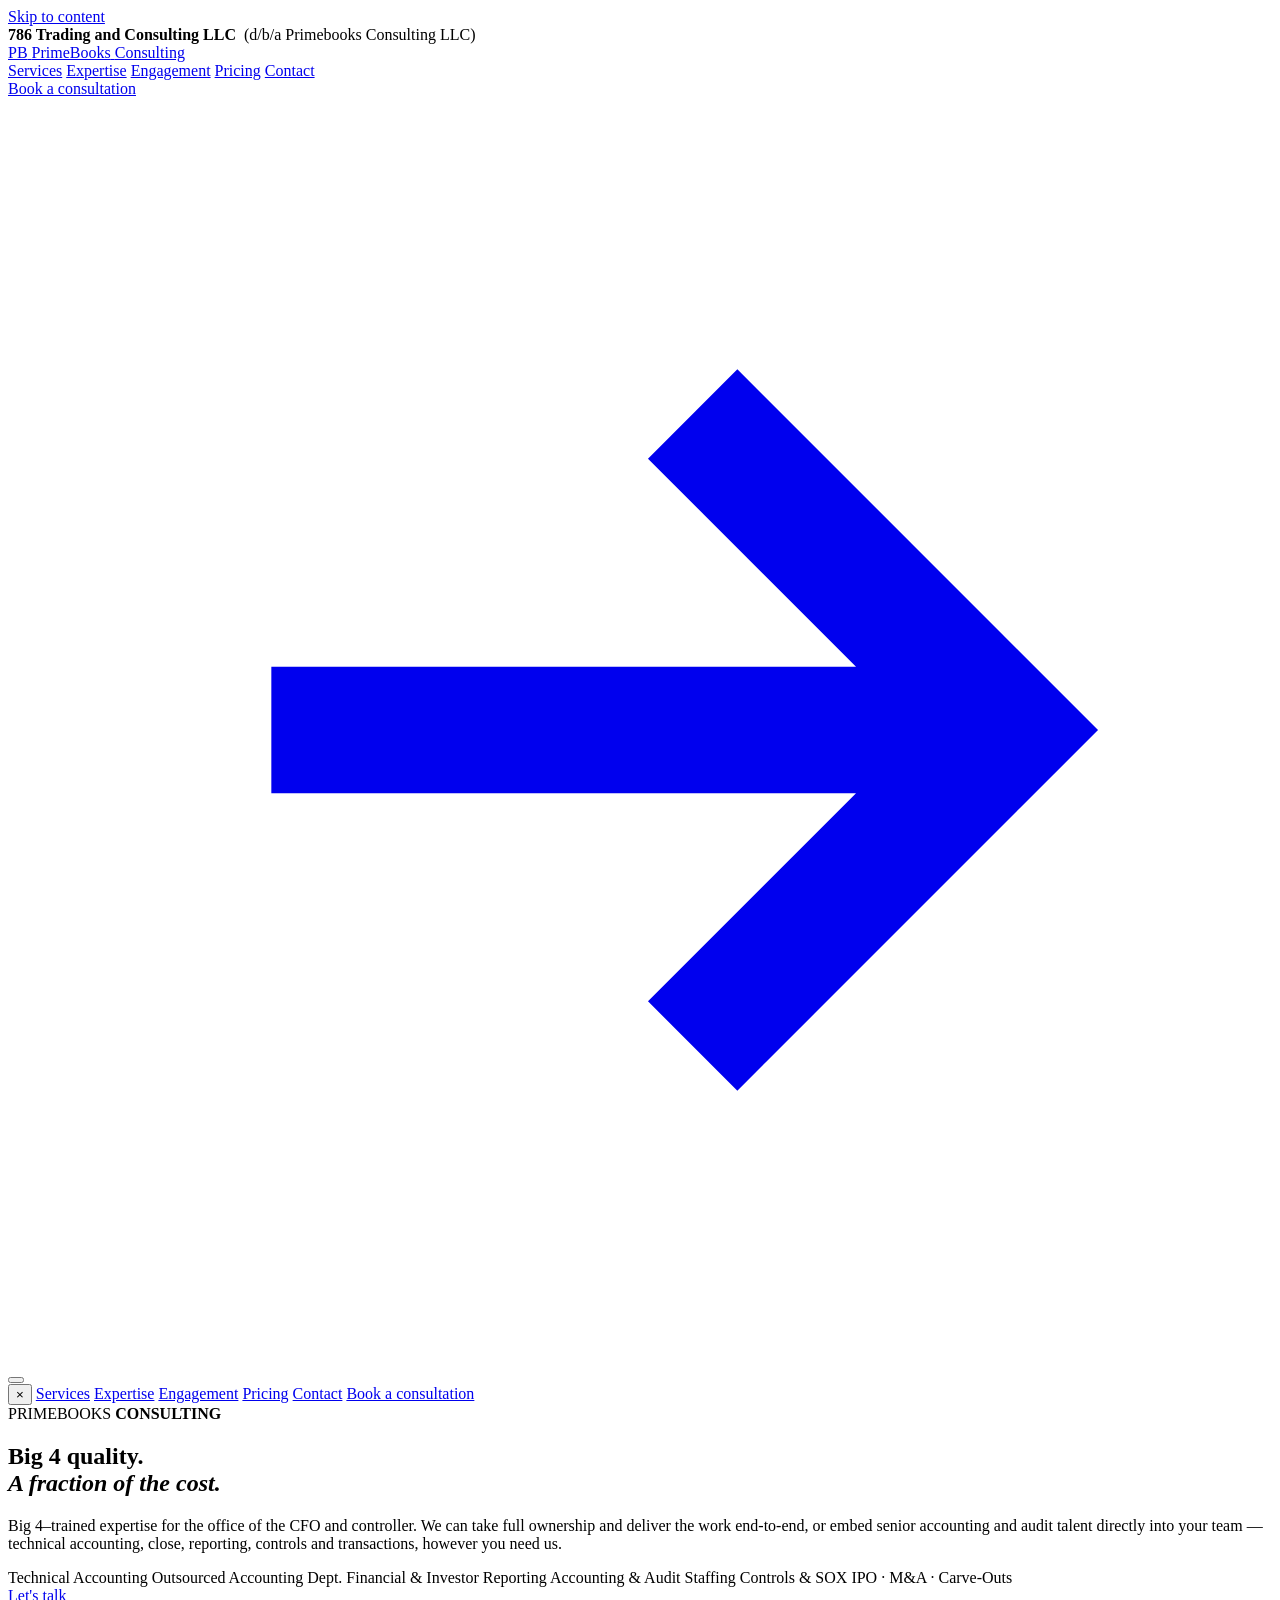
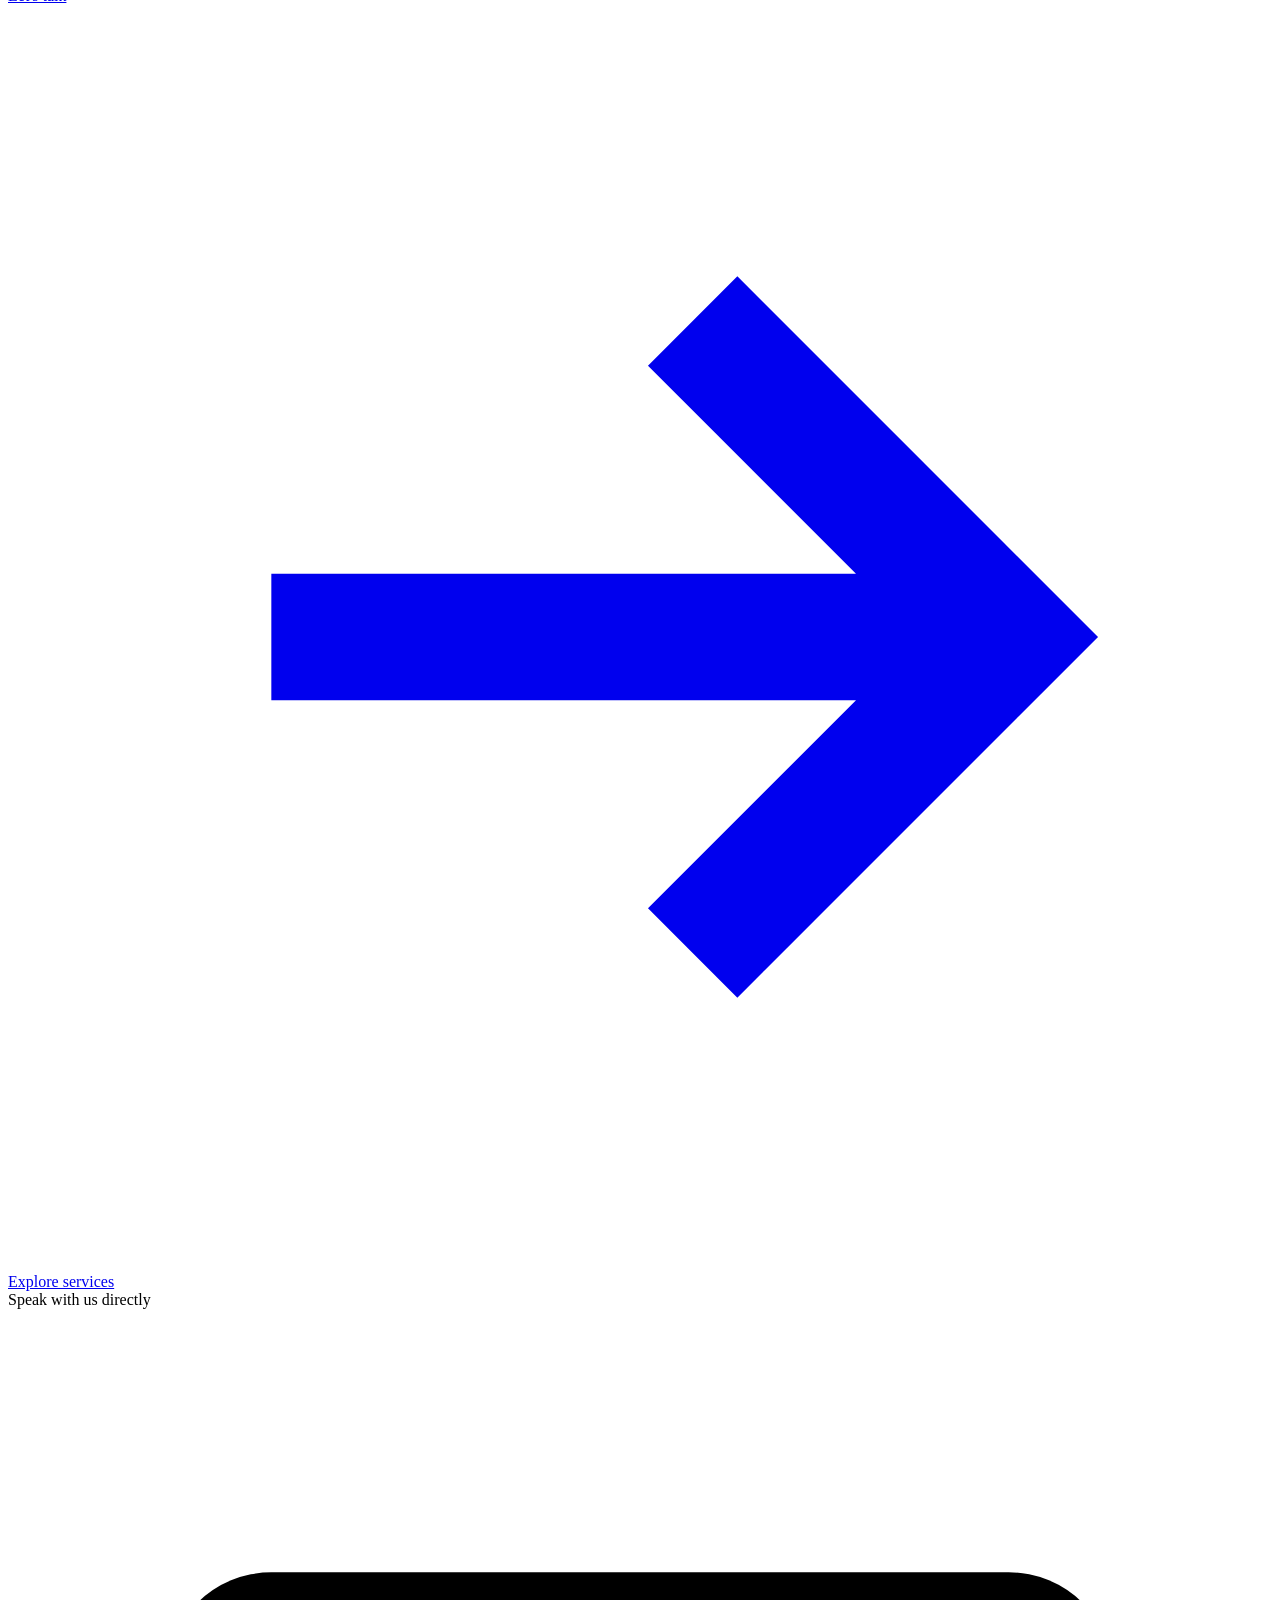
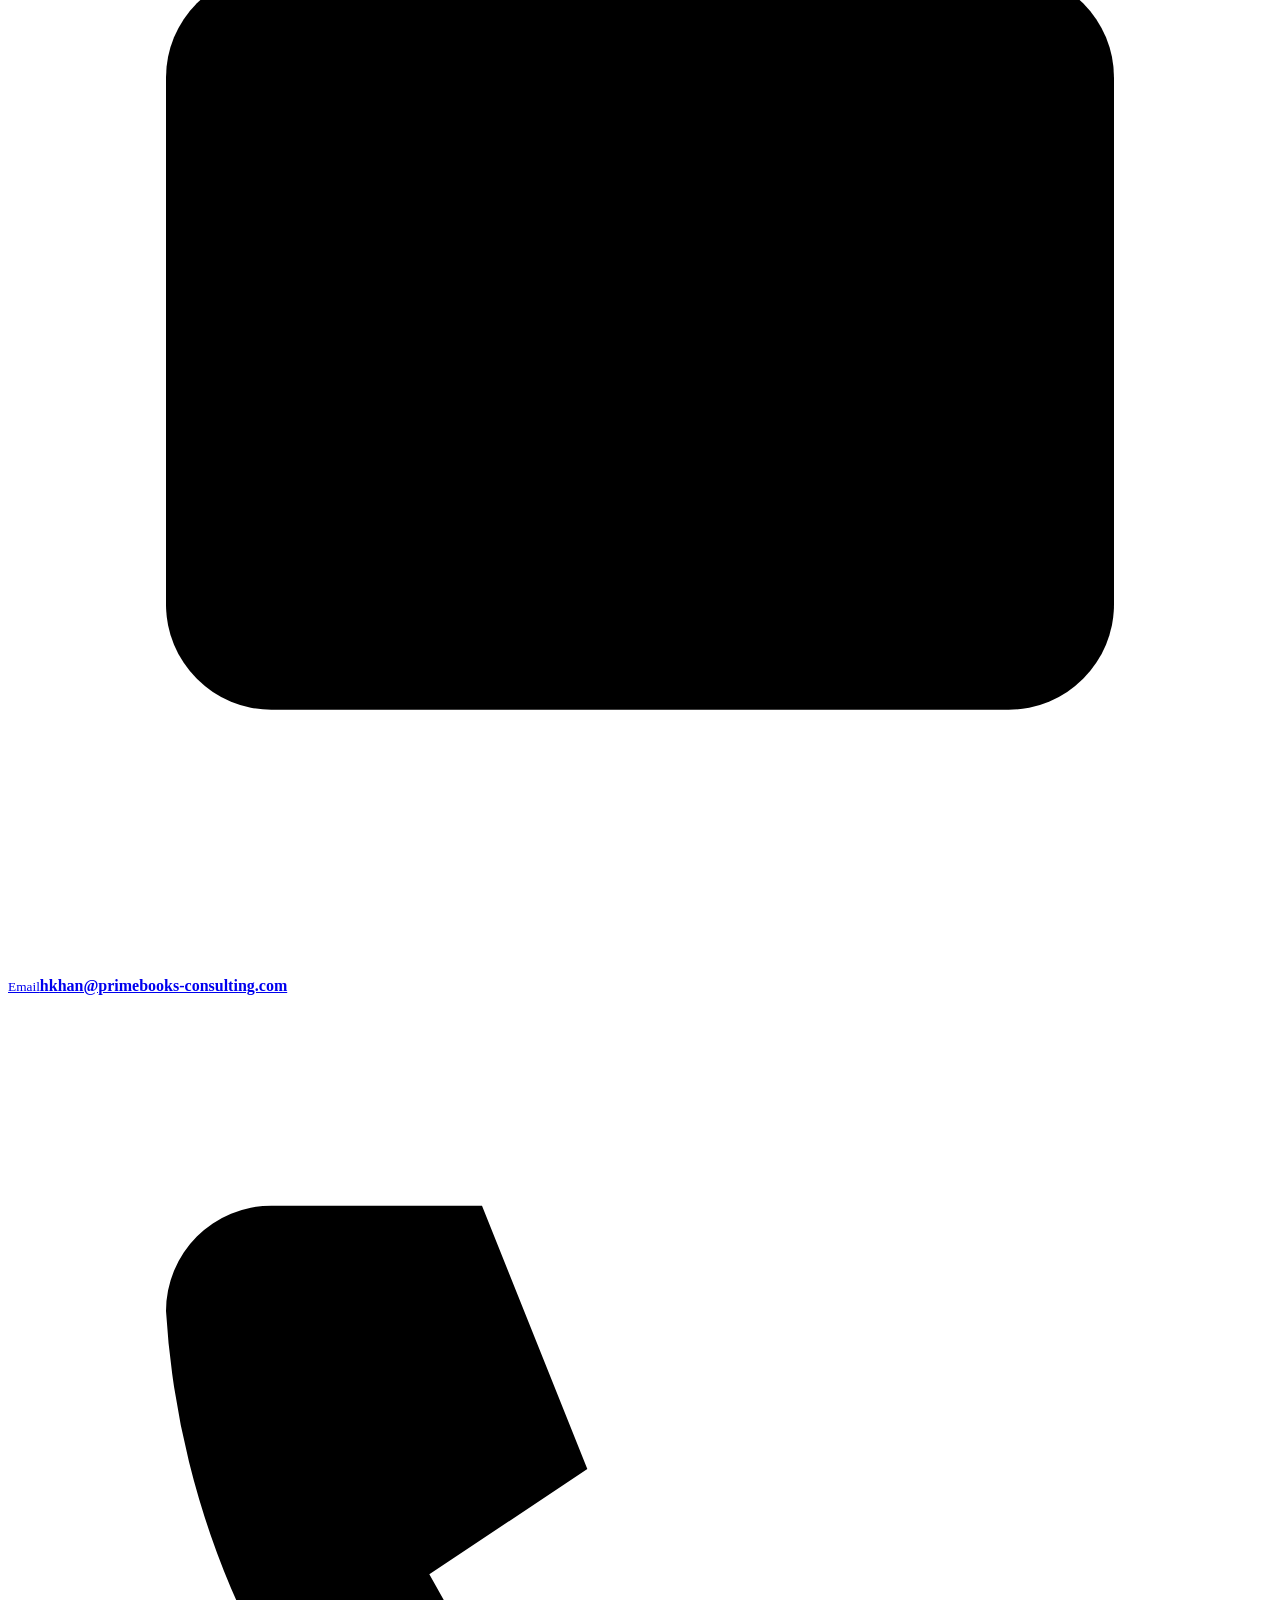
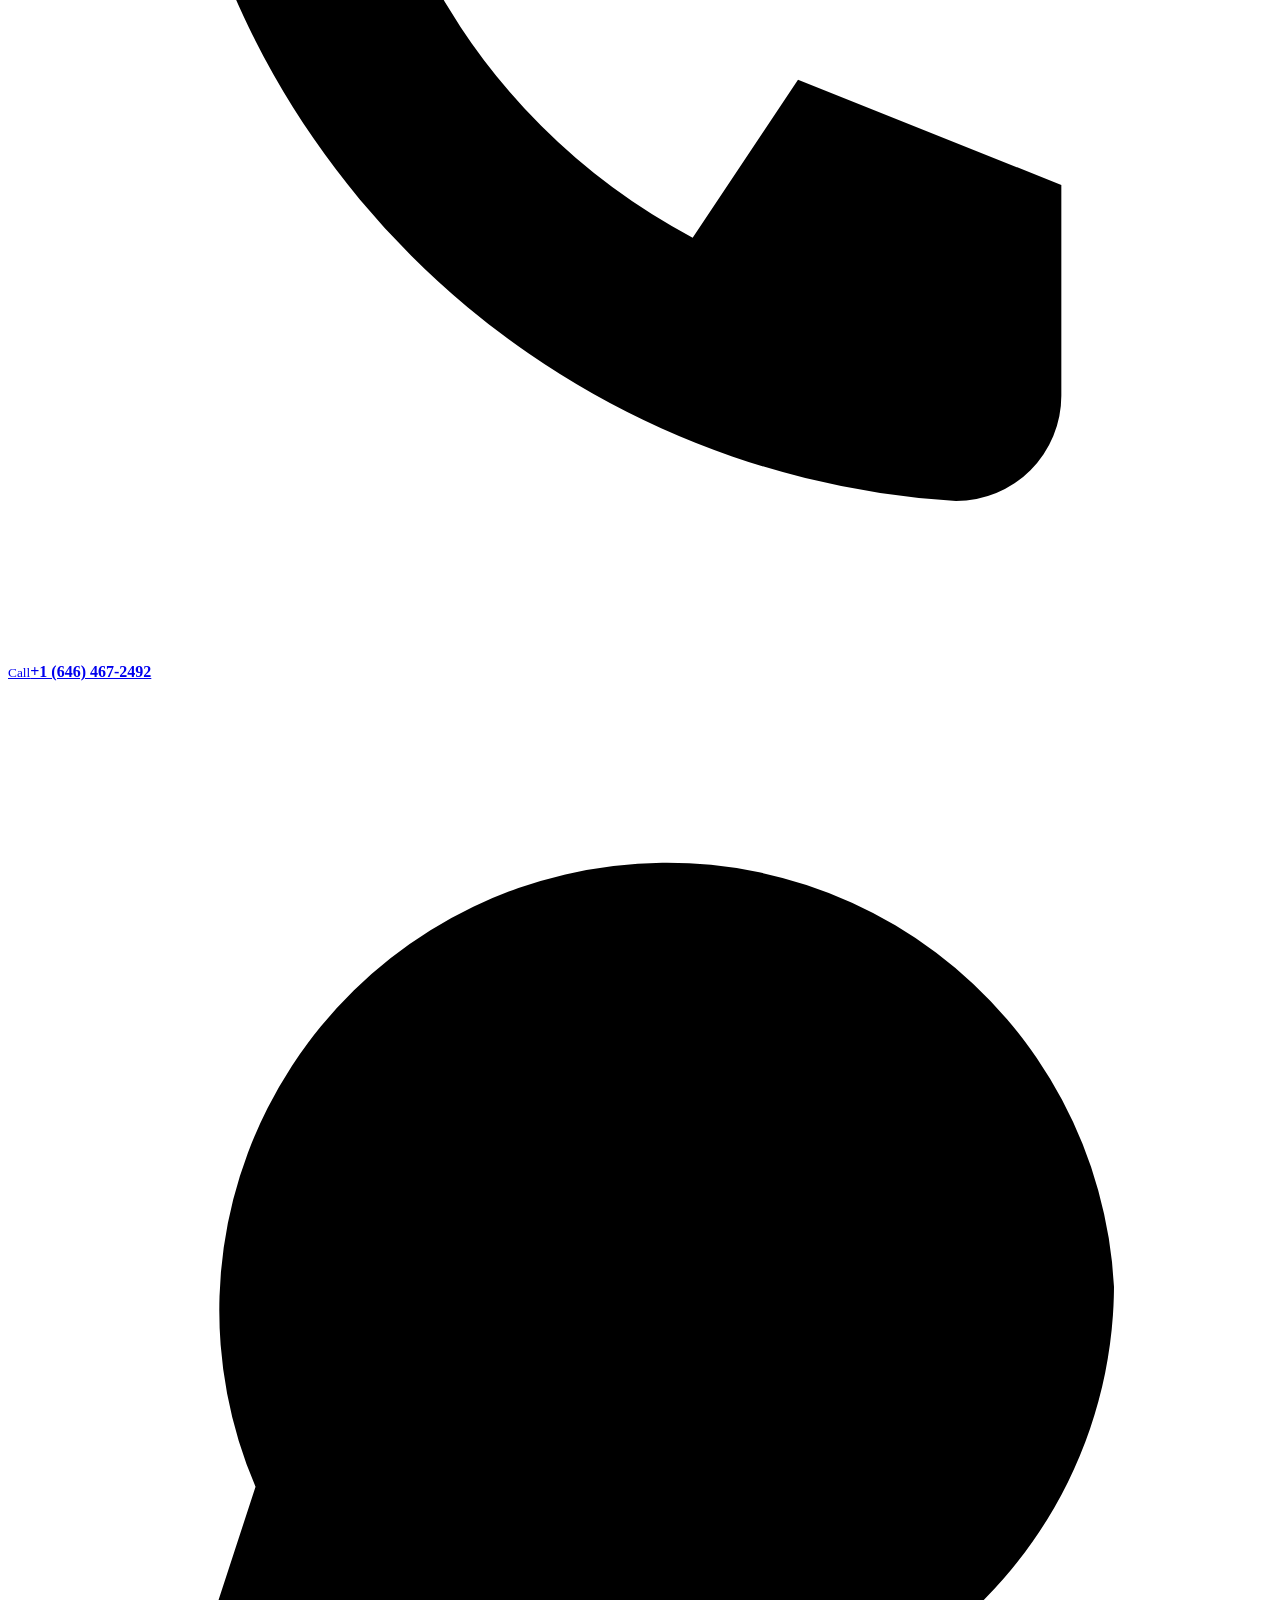
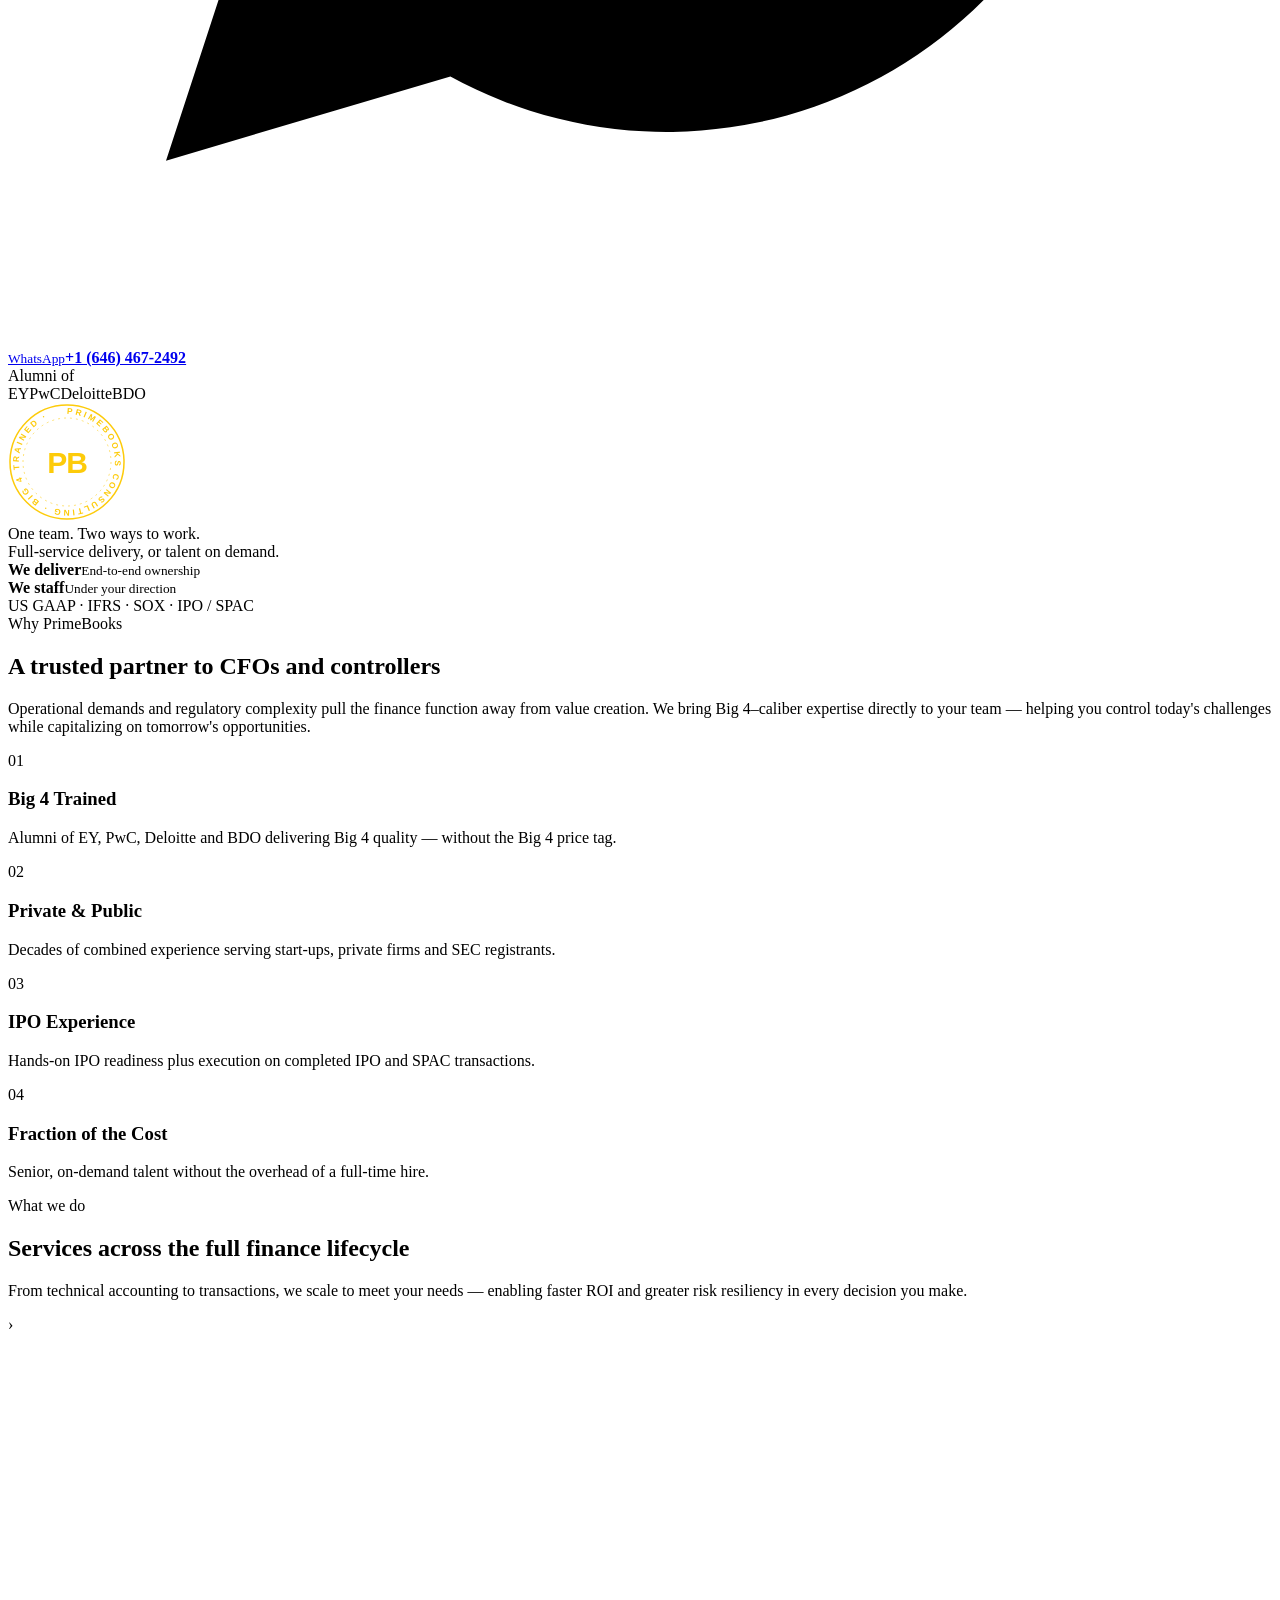
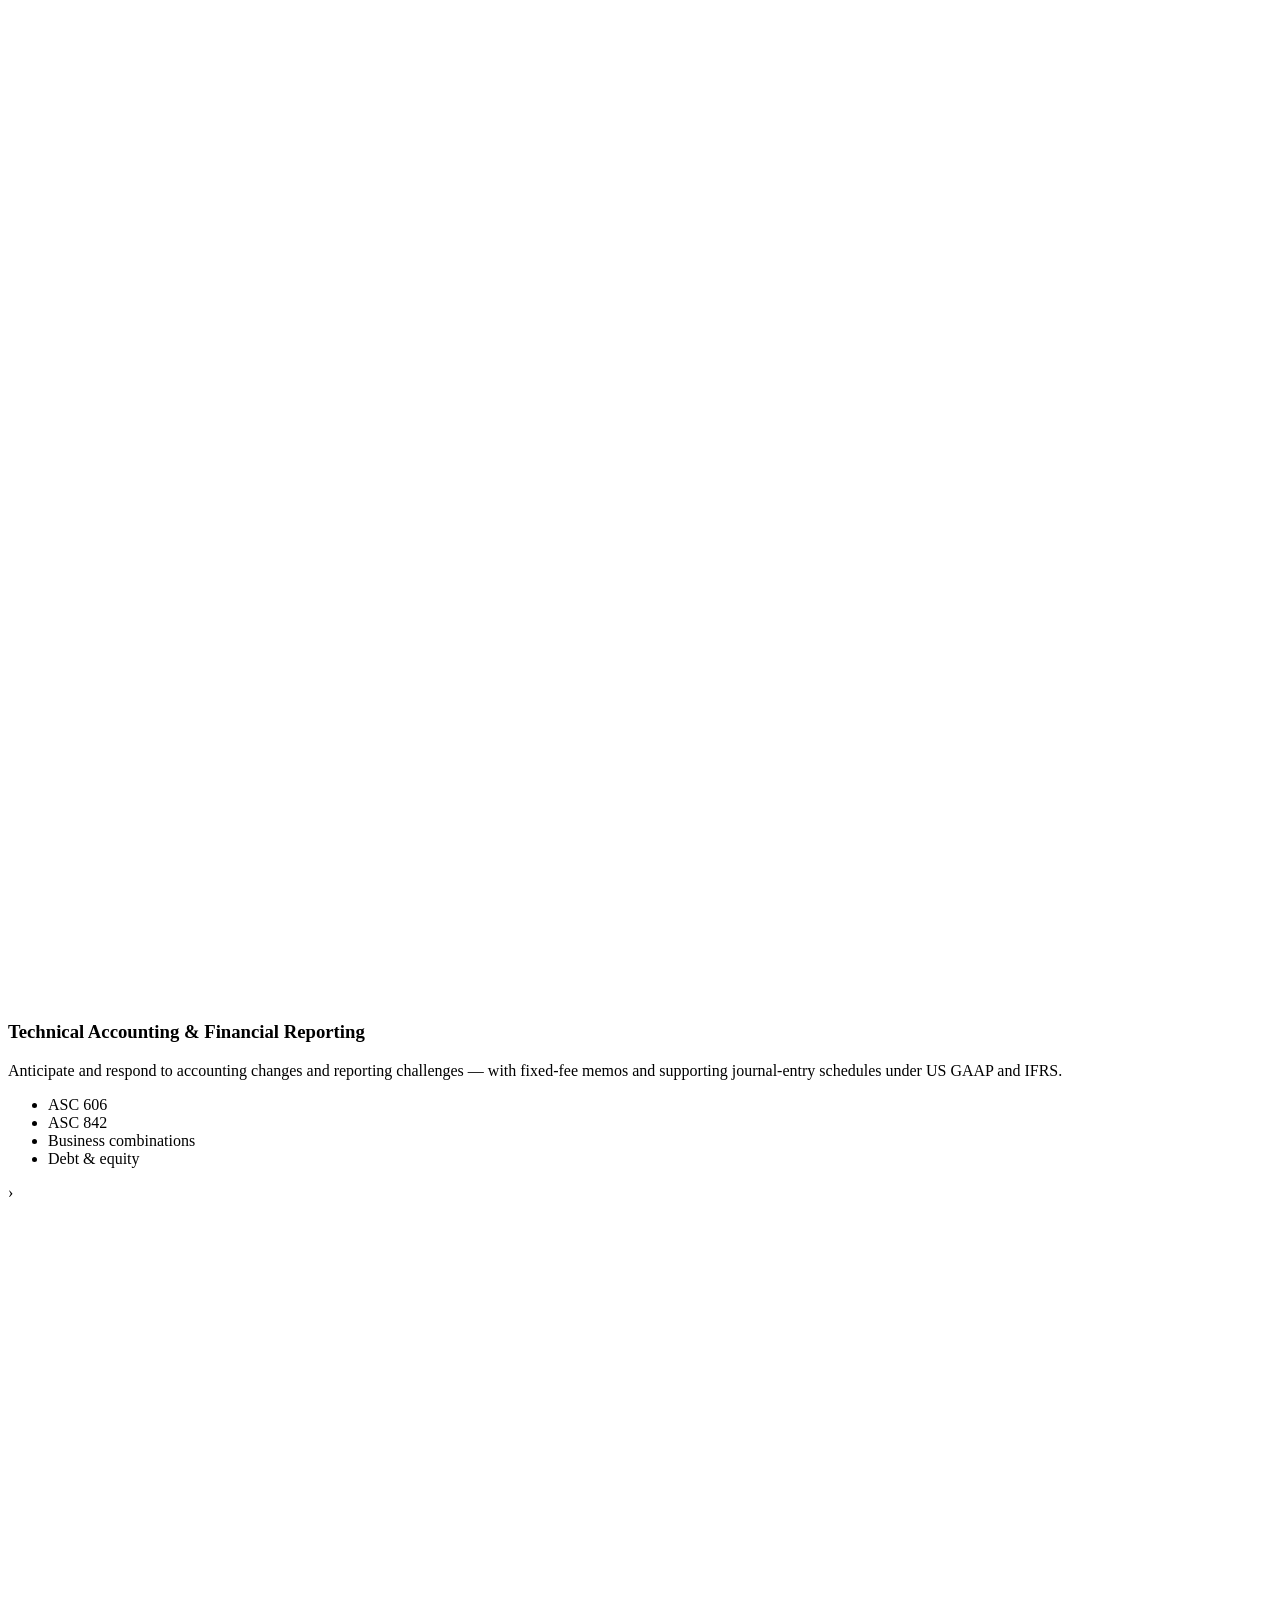
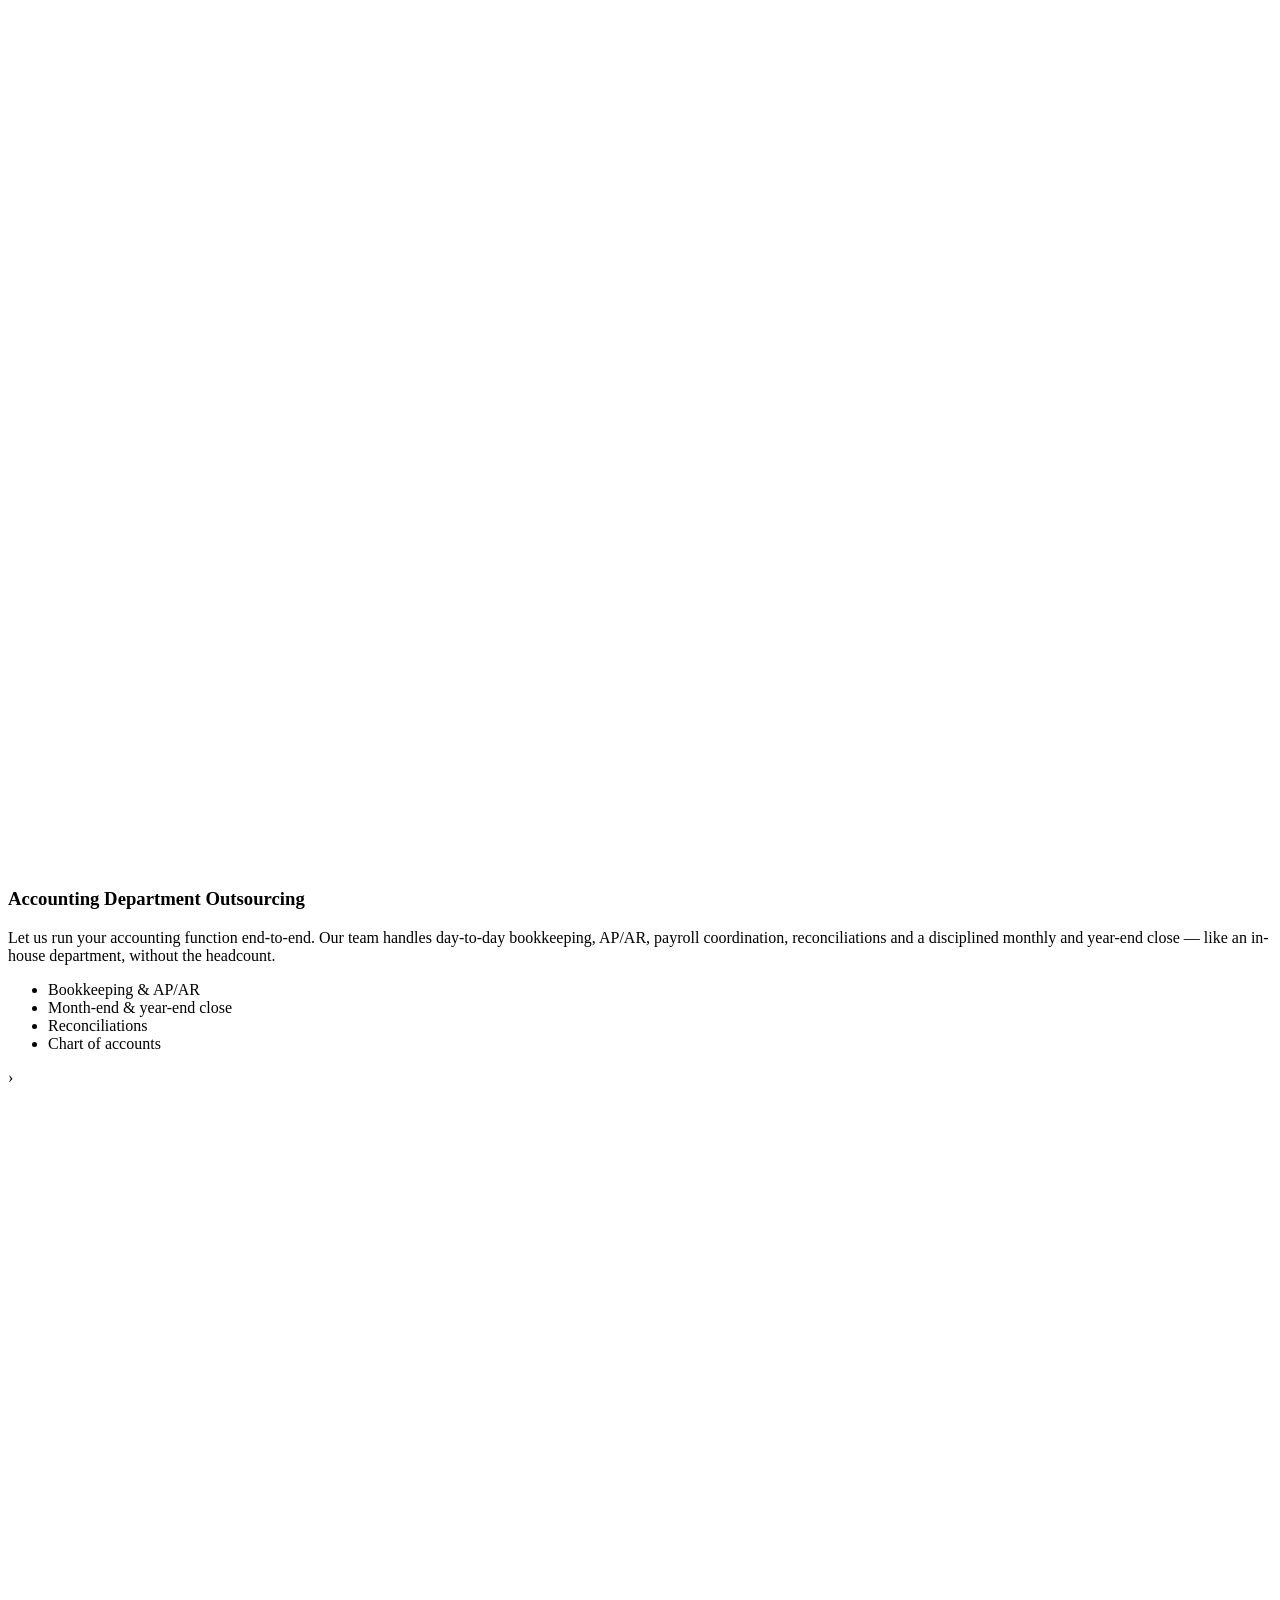
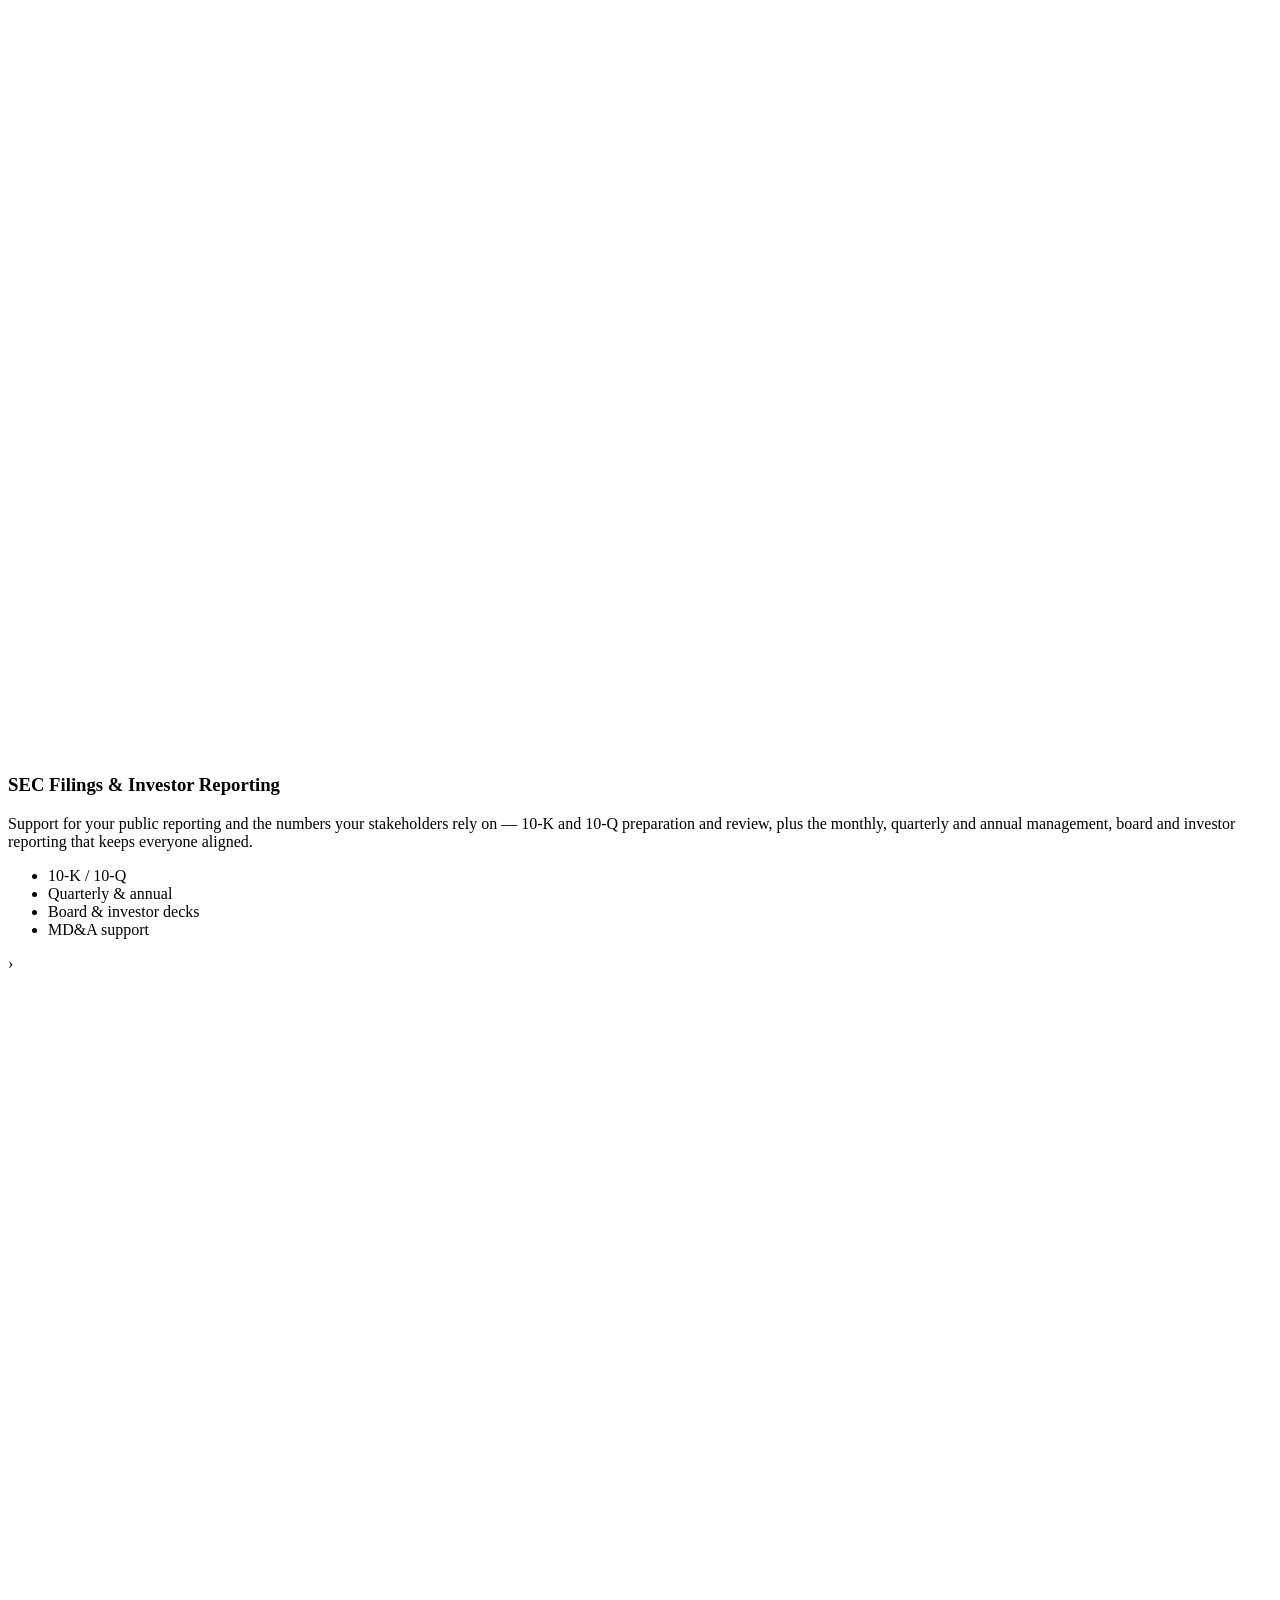
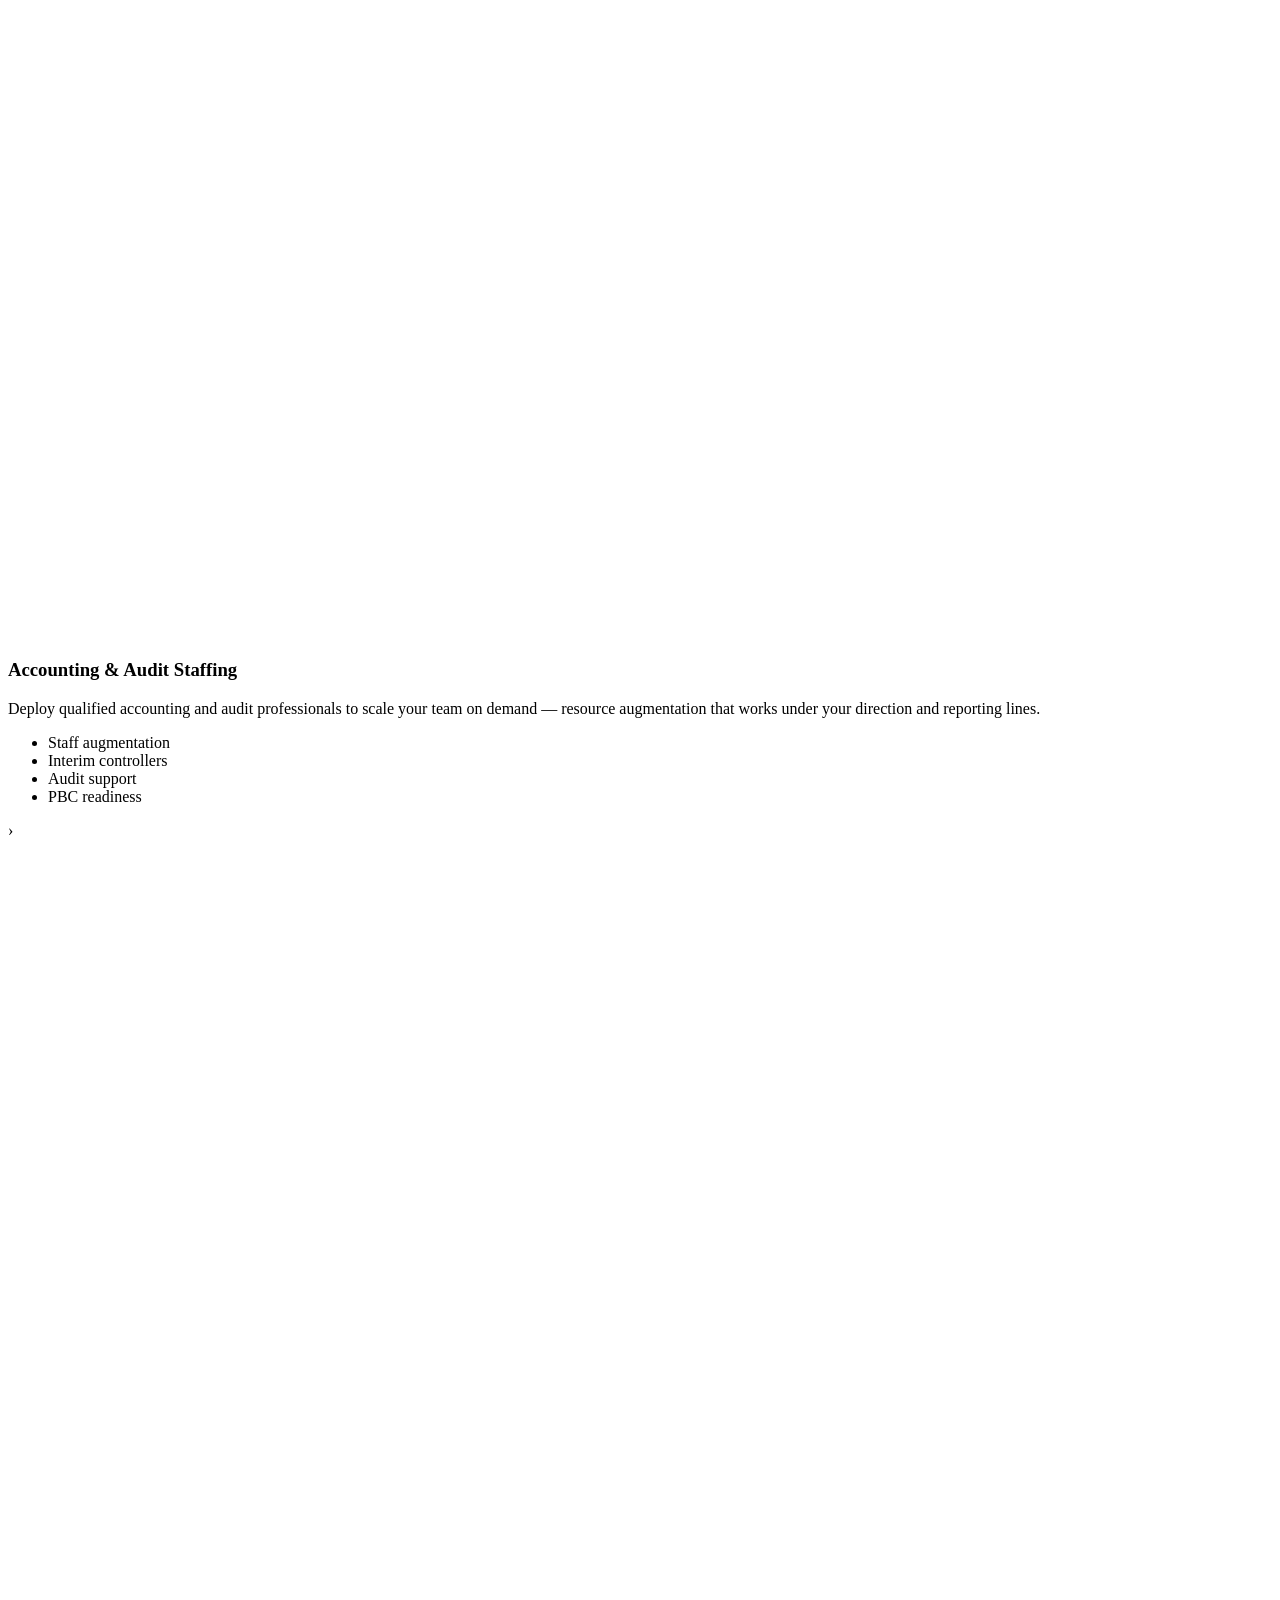
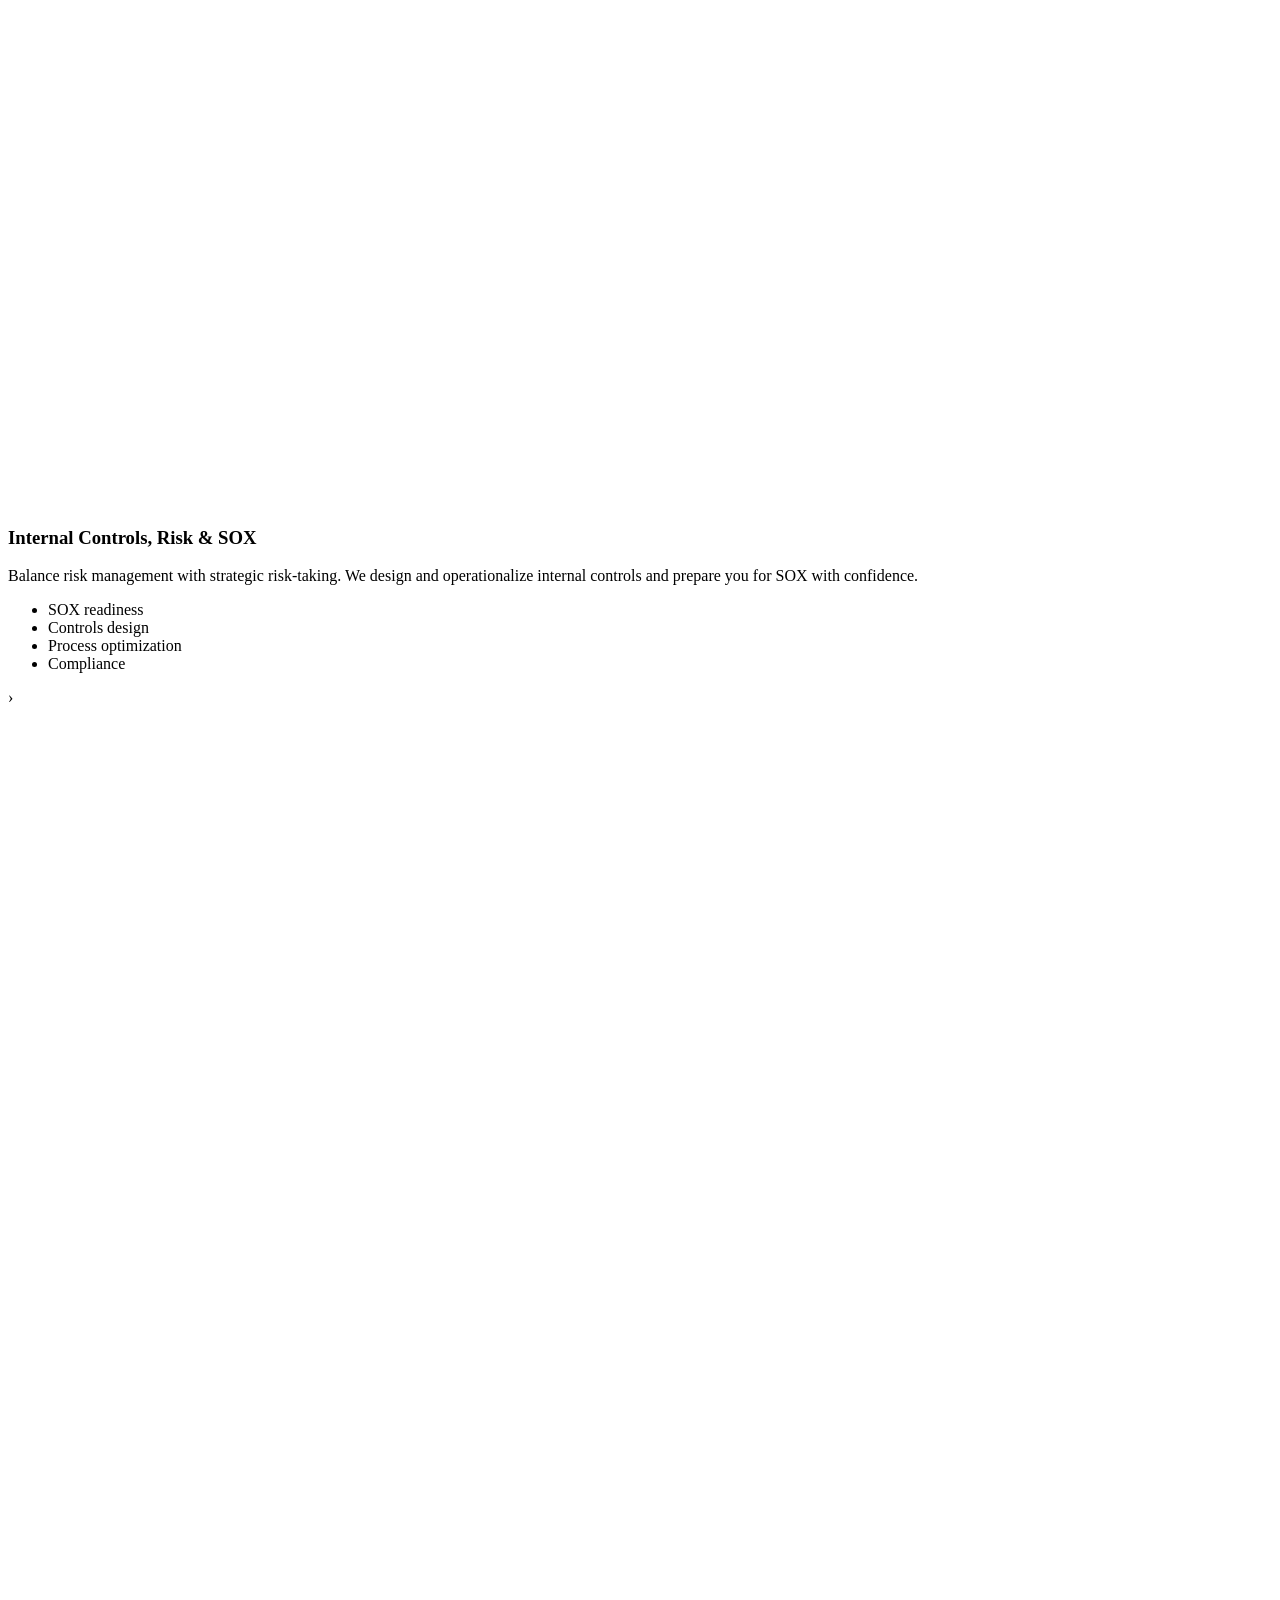
==== index.html @ 224ac6d0 "Add files via upload" ====
<!DOCTYPE html>
<html lang="en">
<head>
<meta charset="UTF-8" />
<meta name="viewport" content="width=device-width, initial-scale=1" />
<meta name="description" content="PrimeBooks Consulting — Big 4–trained fractional CFO, controller, technical accounting, bookkeeping, month-end close, financial reporting and accounting staffing for private and public companies. Big 4 quality at a fraction of the cost." />
<meta name="theme-color" content="#000000" />
<meta name="referrer" content="strict-origin-when-cross-origin" />
<meta http-equiv="Content-Security-Policy" content="default-src 'self'; script-src 'self'; style-src 'self' 'unsafe-inline' https://fonts.googleapis.com; font-src 'self' https://fonts.gstatic.com; img-src 'self' data:; connect-src 'self'; object-src 'none'; base-uri 'self'; form-action 'self'; frame-ancestors 'none'; upgrade-insecure-requests" />
<meta name="robots" content="index, follow" />

<meta property="og:type" content="website" />
<meta property="og:title" content="PrimeBooks Consulting — Big 4 quality. A fraction of the cost." />
<meta property="og:description" content="Fractional CFO & controller support, technical accounting, bookkeeping & close, financial reporting, and accounting staffing for private and public companies." />
<meta property="og:site_name" content="PrimeBooks Consulting" />

<title>PrimeBooks Consulting — Office of the CFO, Controller & Technical Accounting</title>

<link rel="preconnect" href="https://fonts.googleapis.com" />
<link rel="preconnect" href="https://fonts.gstatic.com" crossorigin />
<link href="https://fonts.googleapis.com/css2?family=Archivo:wght@500;600;700;800;900&family=Inter:wght@400;500;600;700&display=swap" rel="stylesheet" />

<link rel="icon" href="data:image/svg+xml,%3Csvg xmlns='http://www.w3.org/2000/svg' viewBox='0 0 64 64'%3E%3Crect width='64' height='64' rx='10' fill='%23000000'/%3E%3Crect x='6' y='8' width='18' height='7' fill='%23FDCB0A'/%3E%3Ctext x='32' y='46' font-family='Arial,sans-serif' font-weight='800' font-size='30' fill='%23ffffff' text-anchor='middle'%3EPB%3C/text%3E%3C/svg%3E" />

<link rel="stylesheet" href="css/styles.css" />
</head>
<body>
<a class="skip" href="#services">Skip to content</a>

<div class="topbar">
  <div class="wrap"><span class="legal"><b>786 Trading and Consulting LLC</b> &nbsp;(d/b/a Primebooks Consulting LLC)</span></div>
</div>

<header class="site" id="top">
  <div class="wrap">
    <nav class="nav" aria-label="Primary">
      <a class="brand" href="#top" aria-label="PrimeBooks Consulting home">
        <span class="badge">PB</span>
        <span>
          <span class="bname">PrimeBooks</span>
          <span class="bsub">Consulting</span>
        </span>
      </a>
      <div class="navlinks">
        <a href="#services">Services</a>
        <a href="#expertise">Expertise</a>
        <a href="#engagement">Engagement</a>
        <a href="#pricing">Pricing</a>
        <a href="#contact">Contact</a>
      </div>
      <div class="nav-cta">
        <a class="btn btn-gold" href="#contact">Book a consultation
          <svg viewBox="0 0 24 24" fill="none" stroke="currentColor" stroke-width="2.4"><path d="M5 12h14M13 6l6 6-6 6"/></svg>
        </a>
      </div>
      <button class="burger" id="burger" aria-label="Open menu" aria-expanded="false" aria-controls="drawer">
        <span></span><span></span><span></span>
      </button>
    </nav>
  </div>
</header>

<div class="scrim" id="scrim"></div>
<aside class="drawer" id="drawer" aria-label="Mobile menu" aria-hidden="true">
  <button class="drawer-close" id="drawerClose" aria-label="Close menu">&times;</button>
  <a href="#services">Services</a>
  <a href="#expertise">Expertise</a>
  <a href="#engagement">Engagement</a>
  <a href="#pricing">Pricing</a>
  <a href="#contact">Contact</a>
  <a class="btn btn-gold" href="#contact">Book a consultation</a>
</aside>

<!-- Hero -->
<section class="hero" aria-labelledby="hero-h">
  <div class="wrap">
    <div class="hero-grid">
      <div>
        <span class="brand-lockup">
          <span class="wm">PRIMEBOOKS <b>CONSULTING</b></span>
          <span class="bar"></span>
        </span>
        <h1 id="hero-h">Big 4 quality.<br><em>A fraction of the cost.</em></h1>
        <p class="lede">Big 4–trained expertise for the office of the CFO and controller. We can take full ownership and deliver the work end-to-end, or embed senior accounting and audit talent directly into your team — technical accounting, close, reporting, controls and transactions, however you need us.</p>
        <div class="hero-services">
          <span class="hs">Technical Accounting</span>
          <span class="hs">Outsourced Accounting Dept.</span>
          <span class="hs">Financial &amp; Investor Reporting</span>
          <span class="hs">Accounting &amp; Audit Staffing</span>
          <span class="hs">Controls &amp; SOX</span>
          <span class="hs">IPO · M&amp;A · Carve-Outs</span>
        </div>
        <div class="hero-actions">
          <a class="btn btn-gold" href="#contact">Let's talk
            <svg viewBox="0 0 24 24" fill="none" stroke="currentColor" stroke-width="2.4"><path d="M5 12h14M13 6l6 6-6 6"/></svg>
          </a>
          <a class="btn btn-ghost" href="#services">Explore services</a>
        </div>
        <div class="hero-contact">
          <div class="k">Speak with us directly</div>
          <div class="contact-methods">
            <a href="mailto:hkhan@primebooks-consulting.com" aria-label="Email us">
              <span class="ci"><svg viewBox="0 0 24 24" stroke-width="1.8"><rect x="3" y="5" width="18" height="14" rx="2"/><path d="M4 7l8 6 8-6"/></svg></span>
              <span class="cl"><small>Email</small><b>hkhan@primebooks-consulting.com</b></span>
            </a>
            <a href="tel:+16464672492" aria-label="Call us">
              <span class="ci"><svg viewBox="0 0 24 24" stroke-width="1.8"><path d="M5 4h4l2 5-3 2a12 12 0 0 0 5 5l2-3 5 2v4a2 2 0 0 1-2 2A16 16 0 0 1 3 6a2 2 0 0 1 2-2z"/></svg></span>
              <span class="cl"><small>Call</small><b>+1 (646) 467-2492</b></span>
            </a>
            <a href="https://wa.me/16464672492" target="_blank" rel="noopener noreferrer" aria-label="Message us on WhatsApp">
              <span class="ci"><svg viewBox="0 0 24 24" stroke-width="1.8"><path d="M21 11.5a8.5 8.5 0 0 1-12.6 7.4L3 20.5l1.7-5.2A8.5 8.5 0 1 1 21 11.5z"/><path d="M8.5 9.5c0 3.5 2.5 6 6 6M9 9c.5-.6 1.3-.5 1.6.2l.4 1c.1.4 0 .8-.3 1 .5 1 1.3 1.7 2.2 2.1.3-.3.7-.4 1.1-.2l1 .4c.7.3.8 1.1.2 1.6"/></svg></span>
              <span class="cl"><small>WhatsApp</small><b>+1 (646) 467-2492</b></span>
            </a>
          </div>
        </div>
        <div class="alumni">
          <div class="k">Alumni of</div>
          <div class="names"><span>EY</span><span>PwC</span><span>Deloitte</span><span>BDO</span></div>
        </div>
      </div>
      <div class="hero-visual">
        <div class="hero-card">
          <div class="seal">
            <svg viewBox="0 0 118 118" width="118" height="118" role="img" aria-label="PrimeBooks seal">
              <circle cx="59" cy="59" r="57" fill="none" stroke="#FDCB0A" stroke-width="1.5"/>
              <circle cx="59" cy="59" r="44" fill="none" stroke="#FDCB0A" stroke-width="1" stroke-dasharray="2 4" opacity=".55"/>
              <g class="ring-text" style="transform-origin:59px 59px">
                <path id="cpath" d="M59,11 a48,48 0 1,1 -0.1,0" fill="none"/>
                <text font-family="Archivo,Arial,sans-serif" font-size="8.4" letter-spacing="2.4" fill="#FDCB0A" font-weight="700">
                  <textPath href="#cpath" startOffset="0">PRIMEBOOKS CONSULTING · BIG 4 TRAINED · </textPath>
                </text>
              </g>
              <text x="59" y="70" font-size="30" text-anchor="middle" font-family="Archivo,Arial,sans-serif" font-weight="900" fill="#FDCB0A" letter-spacing="-1">PB</text>
            </svg>
          </div>
          <div class="hc-title">One team. Two ways to work.</div>
          <div class="hc-sub">Full-service delivery, or talent on demand.</div>
          <div class="hc-stats hc-models">
            <div><b>We deliver</b><small>End-to-end ownership</small></div>
            <div><b>We staff</b><small>Under your direction</small></div>
          </div>
          <div class="hc-tags">US GAAP · IFRS · SOX · IPO / SPAC</div>
        </div>
      </div>
    </div>
  </div>
</section>

<!-- Pillars -->
<section aria-labelledby="why-h">
  <div class="wrap">
    <div class="sec-head reveal">
      <span class="eyebrow">Why PrimeBooks</span>
      <h2 id="why-h">A trusted partner to CFOs and controllers</h2>
      <p class="lede">Operational demands and regulatory complexity pull the finance function away from value creation. We bring Big 4–caliber expertise directly to your team — helping you control today's challenges while capitalizing on tomorrow's opportunities.</p>
    </div>
    <div class="pillars reveal">
      <div class="pillar"><div class="pnum">01</div><h3>Big 4 Trained</h3><p>Alumni of EY, PwC, Deloitte and BDO delivering Big 4 quality — without the Big 4 price tag.</p></div>
      <div class="pillar"><div class="pnum">02</div><h3>Private &amp; Public</h3><p>Decades of combined experience serving start-ups, private firms and SEC registrants.</p></div>
      <div class="pillar"><div class="pnum">03</div><h3>IPO Experience</h3><p>Hands-on IPO readiness plus execution on completed IPO and SPAC transactions.</p></div>
      <div class="pillar"><div class="pnum">04</div><h3>Fraction of the Cost</h3><p>Senior, on-demand talent without the overhead of a full-time hire.</p></div>
    </div>
  </div>
</section>

<!-- Services -->
<section class="sec-mist" id="services" aria-labelledby="svc-h">
  <div class="wrap">
    <div class="sec-head reveal">
      <span class="eyebrow">What we do</span>
      <h2 id="svc-h">Services across the full finance lifecycle</h2>
      <p class="lede">From technical accounting to transactions, we scale to meet your needs — enabling faster ROI and greater risk resiliency in every decision you make.</p>
    </div>
    <div class="svc-grid">

      <article class="svc reveal">
        <span class="cnr">›</span>
        <div class="ic"><svg viewBox="0 0 24 24" fill="none" stroke-width="1.8"><path d="M9 3v18M3 9h6M14 4h7v7M14 4l7 7M14 20h7v-7"/></svg></div>
        <h3>Technical Accounting &amp; Financial Reporting</h3>
        <p>Anticipate and respond to accounting changes and reporting challenges — with fixed-fee memos and supporting journal-entry schedules under US GAAP and IFRS.</p>
        <ul><li>ASC 606</li><li>ASC 842</li><li>Business combinations</li><li>Debt &amp; equity</li></ul>
      </article>

      <article class="svc reveal">
        <span class="cnr">›</span>
        <div class="ic"><svg viewBox="0 0 24 24" fill="none" stroke-width="1.8"><path d="M3 21h18M5 21V5a1 1 0 0 1 1-1h8a1 1 0 0 1 1 1v16M15 21V9h3a1 1 0 0 1 1 1v11M8 8h2M8 12h2M8 16h2"/></svg></div>
        <h3>Accounting Department Outsourcing</h3>
        <p>Let us run your accounting function end-to-end. Our team handles day-to-day bookkeeping, AP/AR, payroll coordination, reconciliations and a disciplined monthly and year-end close — like an in-house department, without the headcount.</p>
        <ul><li>Bookkeeping &amp; AP/AR</li><li>Month-end &amp; year-end close</li><li>Reconciliations</li><li>Chart of accounts</li></ul>
      </article>

      <article class="svc reveal">
        <span class="cnr">›</span>
        <div class="ic"><svg viewBox="0 0 24 24" fill="none" stroke-width="1.8"><path d="M14 3H6a2 2 0 0 0-2 2v14a2 2 0 0 0 2 2h12a2 2 0 0 0 2-2V9zM14 3v6h6M8 13h8M8 17h8M8 9h2"/></svg></div>
        <h3>SEC Filings &amp; Investor Reporting</h3>
        <p>Support for your public reporting and the numbers your stakeholders rely on — 10-K and 10-Q preparation and review, plus the monthly, quarterly and annual management, board and investor reporting that keeps everyone aligned.</p>
        <ul><li>10-K / 10-Q</li><li>Quarterly &amp; annual</li><li>Board &amp; investor decks</li><li>MD&amp;A support</li></ul>
      </article>

      <article class="svc reveal">
        <span class="cnr">›</span>
        <div class="ic"><svg viewBox="0 0 24 24" fill="none" stroke-width="1.8"><path d="M16 11a4 4 0 1 0-4-4 4 4 0 0 0 4 4zM3 21v-2a5 5 0 0 1 5-5h4M17 15l2 2 4-4"/></svg></div>
        <h3>Accounting &amp; Audit Staffing</h3>
        <p>Deploy qualified accounting and audit professionals to scale your team on demand — resource augmentation that works under your direction and reporting lines.</p>
        <ul><li>Staff augmentation</li><li>Interim controllers</li><li>Audit support</li><li>PBC readiness</li></ul>
      </article>

      <article class="svc reveal">
        <span class="cnr">›</span>
        <div class="ic"><svg viewBox="0 0 24 24" fill="none" stroke-width="1.8"><path d="M12 2l8 4v6c0 5-3.5 8-8 10-4.5-2-8-5-8-10V6zM9 12l2 2 4-4"/></svg></div>
        <h3>Internal Controls, Risk &amp; SOX</h3>
        <p>Balance risk management with strategic risk-taking. We design and operationalize internal controls and prepare you for SOX with confidence.</p>
        <ul><li>SOX readiness</li><li>Controls design</li><li>Process optimization</li><li>Compliance</li></ul>
      </article>

      <article class="svc reveal">
        <span class="cnr">›</span>
        <div class="ic"><svg viewBox="0 0 24 24" fill="none" stroke-width="1.8"><path d="M3 3v18h18M7 14l3-3 3 3 5-6M17 8h3v3"/></svg></div>
        <h3>Transactions: IPO / SPAC, M&amp;A &amp; Carve-Outs</h3>
        <p>Go public with confidence and maximize shareholder value across the transaction lifecycle — IPO &amp; SPAC readiness, M&amp;A, divestitures, carve-outs and Quality of Earnings review.</p>
        <ul><li>IPO &amp; SPAC</li><li>M&amp;A</li><li>Carve-outs</li><li>QoE review</li></ul>
      </article>

    </div>
  </div>
</section>

<!-- Expertise -->
<section id="expertise" aria-labelledby="exp-h">
  <div class="wrap exp-wrap">
    <div class="reveal">
      <span class="eyebrow">Technical accounting</span>
      <h2 id="exp-h" style="font-size:clamp(28px,4vw,44px);margin-top:18px;text-transform:uppercase;font-weight:800">Deep, hands-on expertise under US GAAP &amp; IFRS</h2>
      <p class="lede" style="margin-top:18px">Every memo is scoped to the transaction's structure and complexity — delivered with the accounting position and the supporting journal-entry working schedule.</p>
      <div class="gaap-tag"><b>Fixed-fee memos</b> · scoped &amp; agreed upfront, per project</div>
    </div>
    <div class="chips reveal">
      <span class="chip">Business Combinations &amp; NCI</span>
      <span class="chip">Variable Interest Entity (VIE)</span>
      <span class="chip">Revenue Recognition (ASC 606)</span>
      <span class="chip">Complex Debt Instruments</span>
      <span class="chip">Capitalized Software</span>
      <span class="chip">Goodwill Impairment</span>
      <span class="chip">Stock-Based Compensation</span>
      <span class="chip">Functional &amp; Presentational Currency</span>
      <span class="chip">Current Expected Credit Losses (CECL)</span>
      <span class="chip">Consolidation &amp; FX Translation</span>
      <span class="chip">Going Concern Analysis</span>
      <span class="chip">Carve-Outs &amp; Opening Balance Sheets</span>
      <span class="chip">Lease Accounting (ASC 842)</span>
      <span class="chip">Complex Financing Instruments</span>
      <span class="chip">Other ASC Transactions</span>
    </div>
  </div>
</section>

<!-- Operational (dark) -->
<section class="sec-ink" aria-labelledby="op-h">
  <div class="wrap">
    <div class="sec-head reveal">
      <span class="eyebrow on-dark">Operational accounting &amp; reporting</span>
      <h2 id="op-h">Financial reporting, benchmarked to public comparables</h2>
      <p class="lede">US GAAP financial statements for private &amp; public companies — plus the reconciliations, models and audit support that stand up to scrutiny.</p>
    </div>
    <ul class="deliver reveal">
      <li><span class="cev">›</span>US GAAP financial statements — private &amp; public</li>
      <li><span class="cev">›</span>Benchmarking vs. public comparables</li>
      <li><span class="cev">›</span>Month-end &amp; year-end close</li>
      <li><span class="cev">›</span>Consolidation &amp; cash flow statements</li>
      <li><span class="cev">›</span>Financial Planning &amp; Analysis (FP&amp;A)</li>
      <li><span class="cev">›</span>Budgeting &amp; cash flow forecasting</li>
      <li><span class="cev">›</span>KPI reporting &amp; insights</li>
      <li><span class="cev">›</span>Revenue &amp; AR reconciliations</li>
      <li><span class="cev">›</span>Proforma balance sheets</li>
      <li><span class="cev">›</span>Audit support &amp; PBC readiness</li>
      <li><span class="cev">›</span>Investor-ready reporting &amp; models</li>
      <li><span class="cev">›</span>Bookkeeping &amp; chart of accounts</li>
    </ul>
  </div>
</section>

<!-- Engagement -->
<section class="sec-mist" id="engagement" aria-labelledby="eng-h">
  <div class="wrap">
    <div class="sec-head reveal">
      <span class="eyebrow">Engagement model</span>
      <h2 id="eng-h">Two flexible ways to plug into your finance team</h2>
    </div>
    <div class="eng-grid">
      <div class="eng reveal">
        <span class="n">01</span>
        <div class="tag">Option 1</div>
        <h3>Resource Augmentation</h3>
        <p>We provide experienced accounting and audit professionals who work under your direction and reporting lines — seamlessly extending your team and delivering quality work on your terms.</p>
      </div>
      <div class="eng reveal">
        <span class="n">02</span>
        <div class="tag">Option 2</div>
        <h3>Embedded Partnership</h3>
        <p>We join your team and take ownership of the workstream end-to-end — managing execution, driving the process, and delivering the results you need.</p>
      </div>
    </div>
  </div>
</section>

<!-- Pricing -->
<section id="pricing" aria-labelledby="price-h">
  <div class="wrap">
    <div class="sec-head reveal">
      <span class="eyebrow">Our approach to pricing</span>
      <h2 id="price-h">Every project is unique — so is the price</h2>
      <p class="lede">Scope, transaction complexity and reporting needs vary from one engagement to the next, so we tailor our approach and price to fit rather than force a one-size-fits-all rate. We finalize scope and a fixed or rate-based price with you before any work begins.</p>
    </div>

    <div class="price-principles reveal">
      <div class="pp">
        <div class="ic"><svg viewBox="0 0 24 24" fill="none" stroke-width="1.8"><path d="M16 11a4 4 0 1 0-4-4 4 4 0 0 0 4 4zM8 13a3 3 0 1 0-3-3 3 3 0 0 0 3 3zM2 20v-1a4 4 0 0 1 4-4M22 20v-1a5 5 0 0 0-5-5"/></svg></div>
        <h4>Right talent, right mix</h4>
        <p>We staff each project with the right blend of onshore and offshore professionals for the work involved.</p>
      </div>
      <div class="pp">
        <div class="ic"><svg viewBox="0 0 24 24" fill="none" stroke-width="1.8"><path d="M12 1v22M17 5H9.5a3.5 3.5 0 0 0 0 7h5a3.5 3.5 0 0 1 0 7H6"/></svg></div>
        <h4>Budget-friendly by design</h4>
        <p>Routine, lower-judgment work is delivered offshore to keep your overall cost down.</p>
      </div>
      <div class="pp">
        <div class="ic"><svg viewBox="0 0 24 24" fill="none" stroke-width="1.8"><path d="M12 2l8 4v6c0 5-3.5 8-8 10-4.5-2-8-5-8-10V6z"/></svg></div>
        <h4>Accountability stays onshore</h4>
        <p>Direction, judgment and final responsibility stay with our onshore senior team — accountable to you at every step.</p>
      </div>
    </div>

    <div class="reveal">
      <div class="price-models">
        <div class="pm"><span class="cev">›</span><div><b>Fixed-fee, per project</b><p>Technical accounting memos and defined deliverables — a set fee scoped and agreed before any work begins.</p></div></div>
        <div class="pm"><span class="cev">›</span><div><b>Per resource, per month</b><p>Dedicated professionals embedded with your team for close, reporting, bookkeeping and audit support.</p></div></div>
        <div class="pm"><span class="cev">›</span><div><b>Per project</b><p>Financial statement preparation, carve-outs and one-off engagements scoped to the work involved.</p></div></div>
        <div class="pm"><span class="cev">›</span><div><b>Retainer</b><p>Ongoing fractional CFO and controller support on a predictable monthly basis.</p></div></div>
      </div>
      <p class="price-note">Our pricing principle: you tell us what help you need — per resource, per project, or per hour — and we customize our team and fees to meet your needs and budget. Every engagement is scoped to volume and complexity, with the price agreed upfront.</p>
      <div style="margin-top:28px">
        <a class="btn btn-dark" href="#contact">Request a tailored quote
          <svg viewBox="0 0 24 24" fill="none" stroke="currentColor" stroke-width="2.4"><path d="M5 12h14M13 6l6 6-6 6"/></svg>
        </a>
      </div>
    </div>
  </div>
</section>

<!-- Stats band -->
<section class="sec-ink" aria-labelledby="stat-h">
  <div class="wrap">
    <h2 id="stat-h" class="reveal" style="font-size:clamp(26px,3.6vw,40px);max-width:24ch;margin-bottom:44px;text-transform:uppercase;font-weight:800">Let PrimeBooks take the technical and operational weight off your finance team.</h2>
    <div class="stats reveal">
      <div class="stat"><b>4</b><p>Big 4 firms our team trained at — EY, PwC, Deloitte &amp; BDO</p></div>
      <div class="stat"><b>2</b><p>Standards frameworks — full US GAAP &amp; IFRS coverage</p></div>
      <div class="stat"><b>15+</b><p>Technical ASC areas delivered as fixed-fee memos</p></div>
      <div class="stat"><b>1</b><p>Senior team accountable to you, onshore, at every step</p></div>
    </div>
  </div>
</section>

<!-- Contact -->
<section class="sec-mist" id="contact" aria-labelledby="contact-h">
  <div class="wrap">
    <div class="sec-head center reveal" style="margin-bottom:clamp(30px,4vw,44px)">
      <span class="eyebrow">Let's talk</span>
      <h2 id="contact-h">Big 4 quality, a fraction of the cost</h2>
      <p class="lede" style="margin-left:auto;margin-right:auto">Tell us what you're working on and we'll scope the right team and a clear price before any work begins — no obligation. Reach us directly by email, phone or WhatsApp.</p>
    </div>
    <div class="contact-methods contact-methods--lg reveal" style="justify-content:center">
      <a href="mailto:hkhan@primebooks-consulting.com" aria-label="Email us">
        <span class="ci"><svg viewBox="0 0 24 24" stroke-width="1.8"><rect x="3" y="5" width="18" height="14" rx="2"/><path d="M4 7l8 6 8-6"/></svg></span>
        <span class="cl"><small>Email</small><b>hkhan@primebooks-consulting.com</b></span>
      </a>
      <a href="tel:+16464672492" aria-label="Call us">
        <span class="ci"><svg viewBox="0 0 24 24" stroke-width="1.8"><path d="M5 4h4l2 5-3 2a12 12 0 0 0 5 5l2-3 5 2v4a2 2 0 0 1-2 2A16 16 0 0 1 3 6a2 2 0 0 1 2-2z"/></svg></span>
        <span class="cl"><small>Call</small><b>+1 (646) 467-2492</b></span>
      </a>
      <a href="https://wa.me/16464672492" target="_blank" rel="noopener noreferrer" aria-label="Message us on WhatsApp">
        <span class="ci"><svg viewBox="0 0 24 24" stroke-width="1.8"><path d="M21 11.5a8.5 8.5 0 0 1-12.6 7.4L3 20.5l1.7-5.2A8.5 8.5 0 1 1 21 11.5z"/><path d="M8.5 9.5c0 3.5 2.5 6 6 6M9 9c.5-.6 1.3-.5 1.6.2l.4 1c.1.4 0 .8-.3 1 .5 1 1.3 1.7 2.2 2.1.3-.3.7-.4 1.1-.2l1 .4c.7.3.8 1.1.2 1.6"/></svg></span>
        <span class="cl"><small>WhatsApp</small><b>+1 (646) 467-2492</b></span>
      </a>
    </div>
    <ul class="cpoints row reveal">
      <li><span class="cev">›</span>No obligation — we scope before we start</li>
      <li><span class="cev">›</span>A fixed or rate-based price agreed upfront</li>
      <li><span class="cev">›</span>Onshore accountability at every step</li>
    </ul>
  </div>
</section>

<!-- Footer -->
<footer>
  <div class="wrap">
    <div class="foot-top">
      <div class="foot-brand">
        <a class="brand" href="#top" aria-label="PrimeBooks Consulting home">
          <span class="badge">PB</span>
          <span>
            <span class="bname" style="color:var(--ink)">PrimeBooks</span>
            <span class="bsub">Consulting</span>
          </span>
        </a>
        <p>Big 4–trained fractional CFO, controller and technical accounting support for private and public companies — technical accounting, bookkeeping and close, financial reporting, controls, transactions and accounting staffing.</p>
      </div>
      <div>
        <h5>Services</h5>
        <ul>
          <li><a href="#services">Technical accounting</a></li>
          <li><a href="#services">Bookkeeping &amp; close</a></li>
          <li><a href="#services">Financial reporting</a></li>
          <li><a href="#services">Accounting staffing</a></li>
          <li><a href="#services">Controls, risk &amp; SOX</a></li>
          <li><a href="#services">IPO, M&amp;A &amp; carve-outs</a></li>
        </ul>
      </div>
      <div>
        <h5>Contact</h5>
        <ul>
          <li><a href="mailto:hkhan@primebooks-consulting.com">hkhan@primebooks-consulting.com</a></li>
          <li><a href="tel:+16464672492">Call: +1 (646) 467-2492</a></li>
          <li><a href="https://wa.me/16464672492" target="_blank" rel="noopener noreferrer">WhatsApp: +1 (646) 467-2492</a></li>
          <li><a href="#contact">Book a consultation</a></li>
          <li><a href="#pricing">Pricing</a></li>
        </ul>
      </div>
    </div>
    <div class="foot-bottom">
      <div class="legal">
        <b>786 Trading and Consulting LLC</b> (d/b/a Primebooks Consulting LLC). &copy; <span id="yr"></span> All rights reserved. Indicative pricing shown is illustrative; scope and fees are finalized per engagement.
      </div>
      <div><a href="#top">Back to top ↑</a></div>
    </div>
  </div>
</footer>

<script src="js/main.js" defer></script>
</body>
</html>
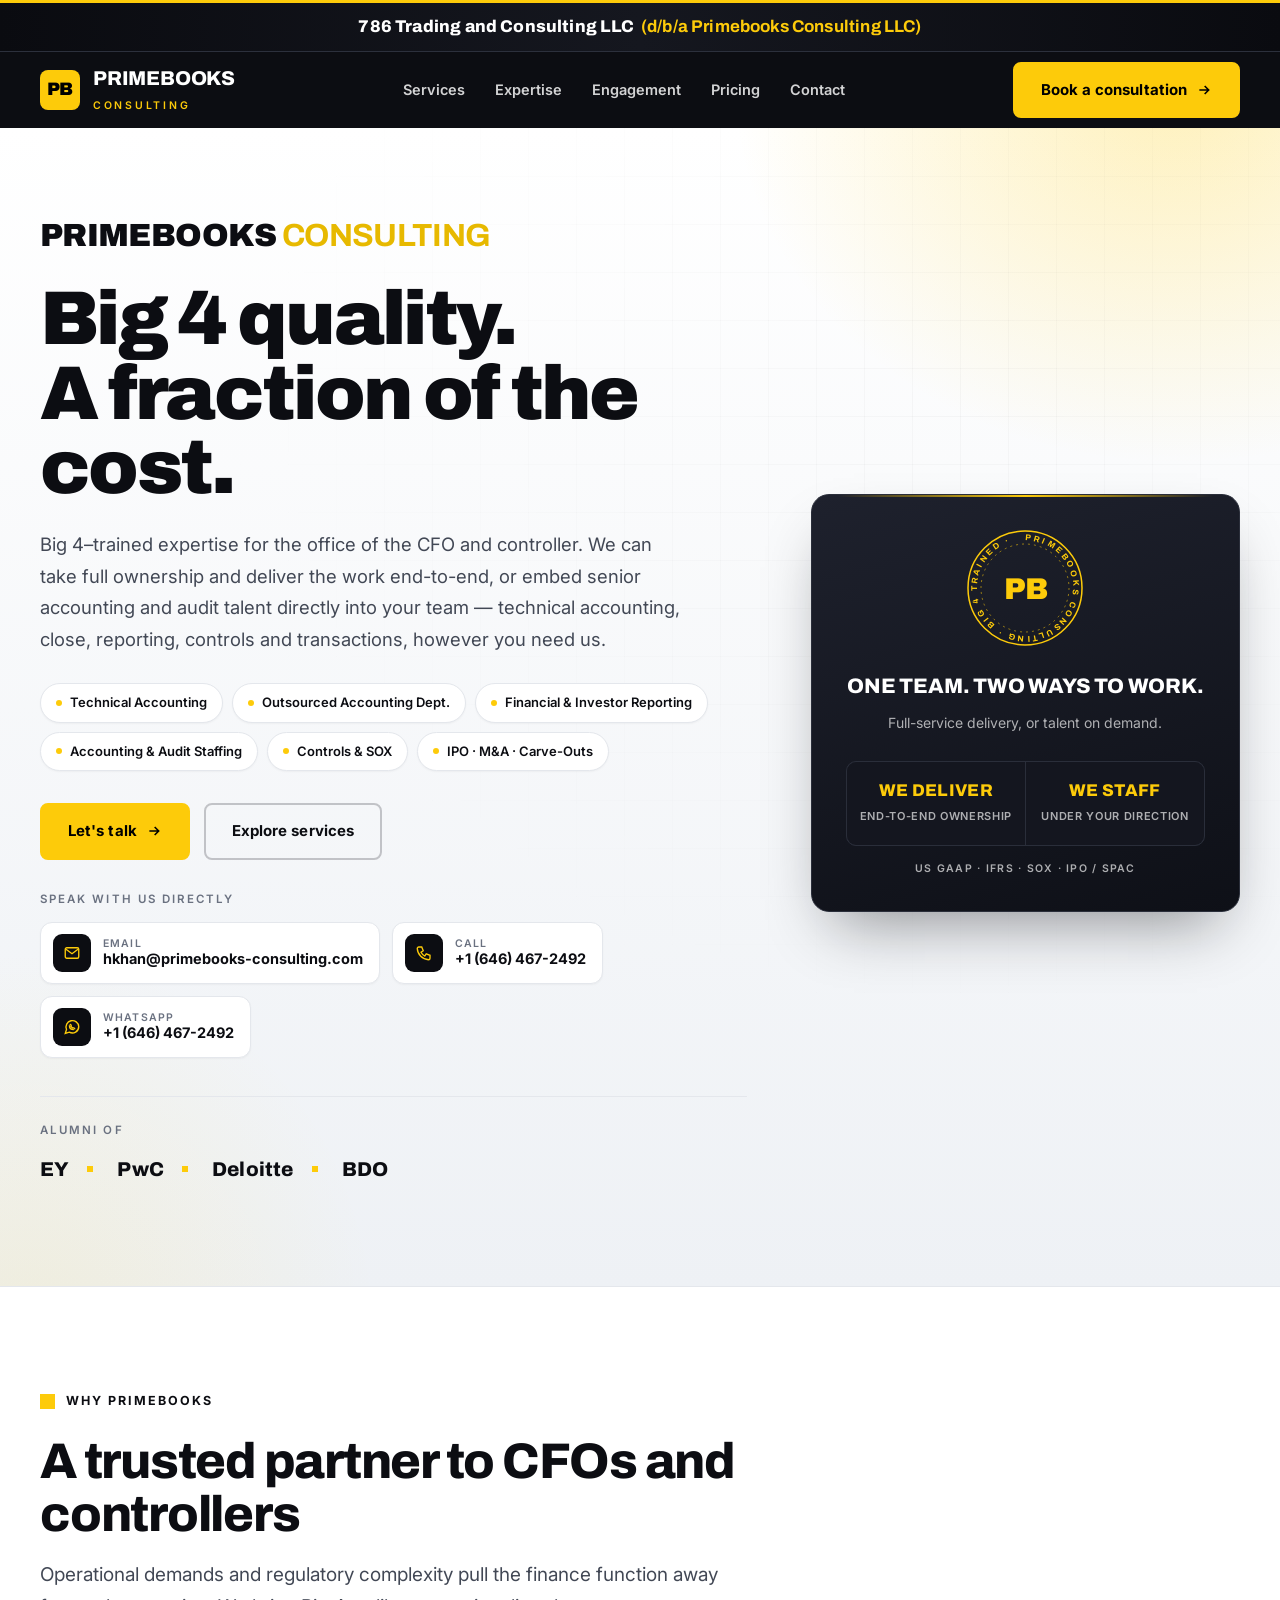
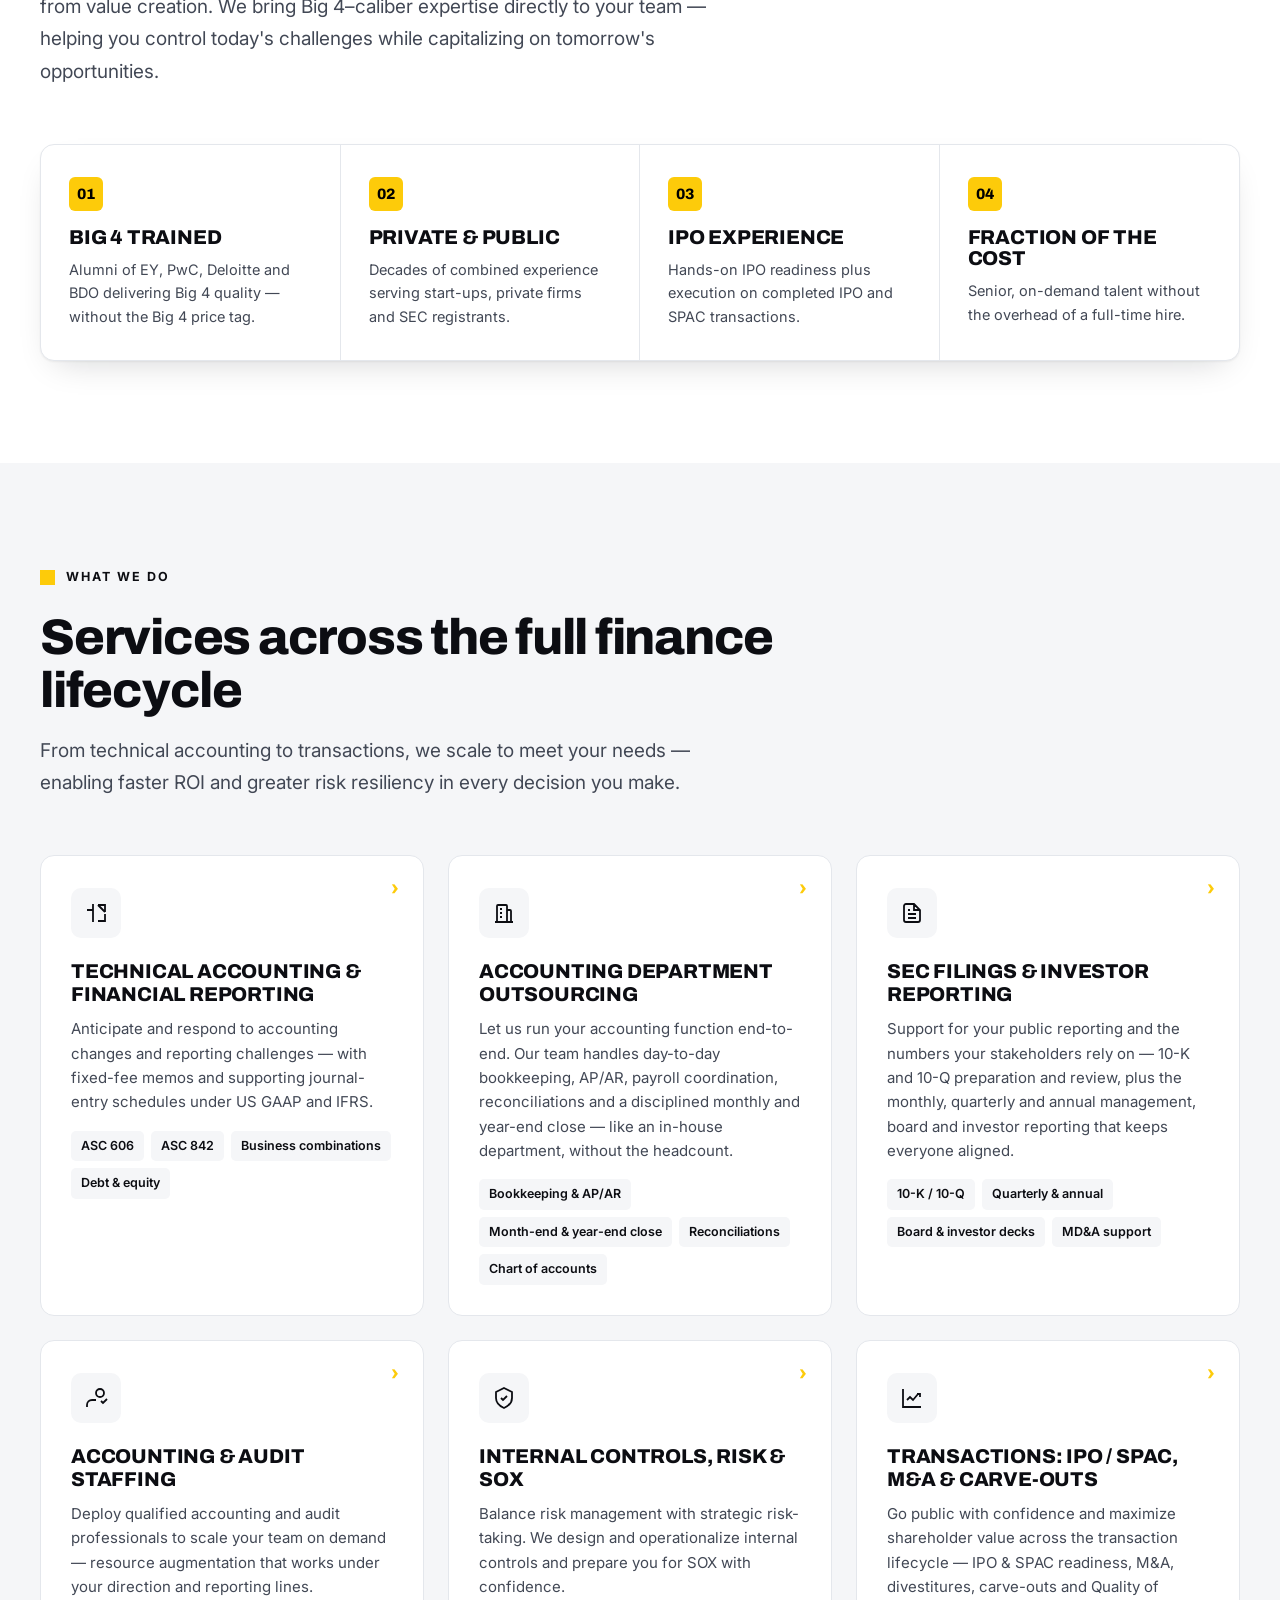
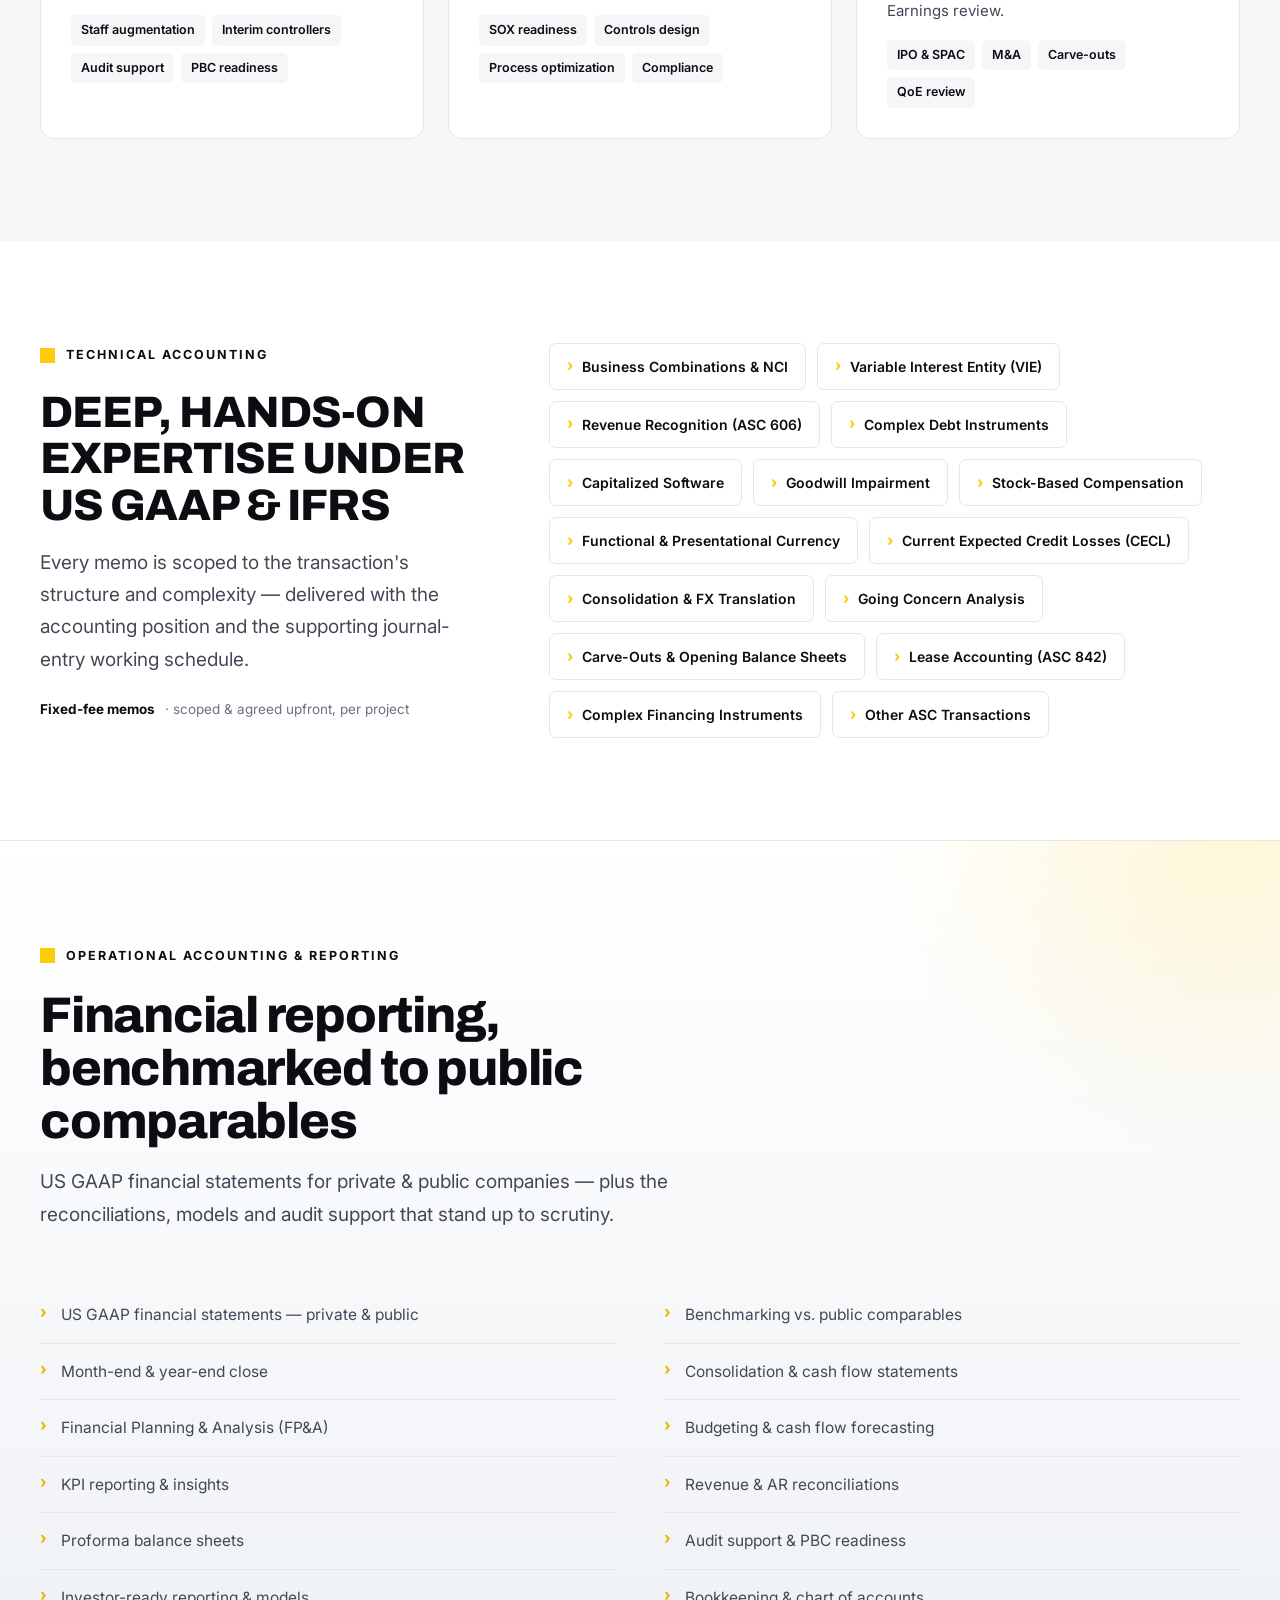
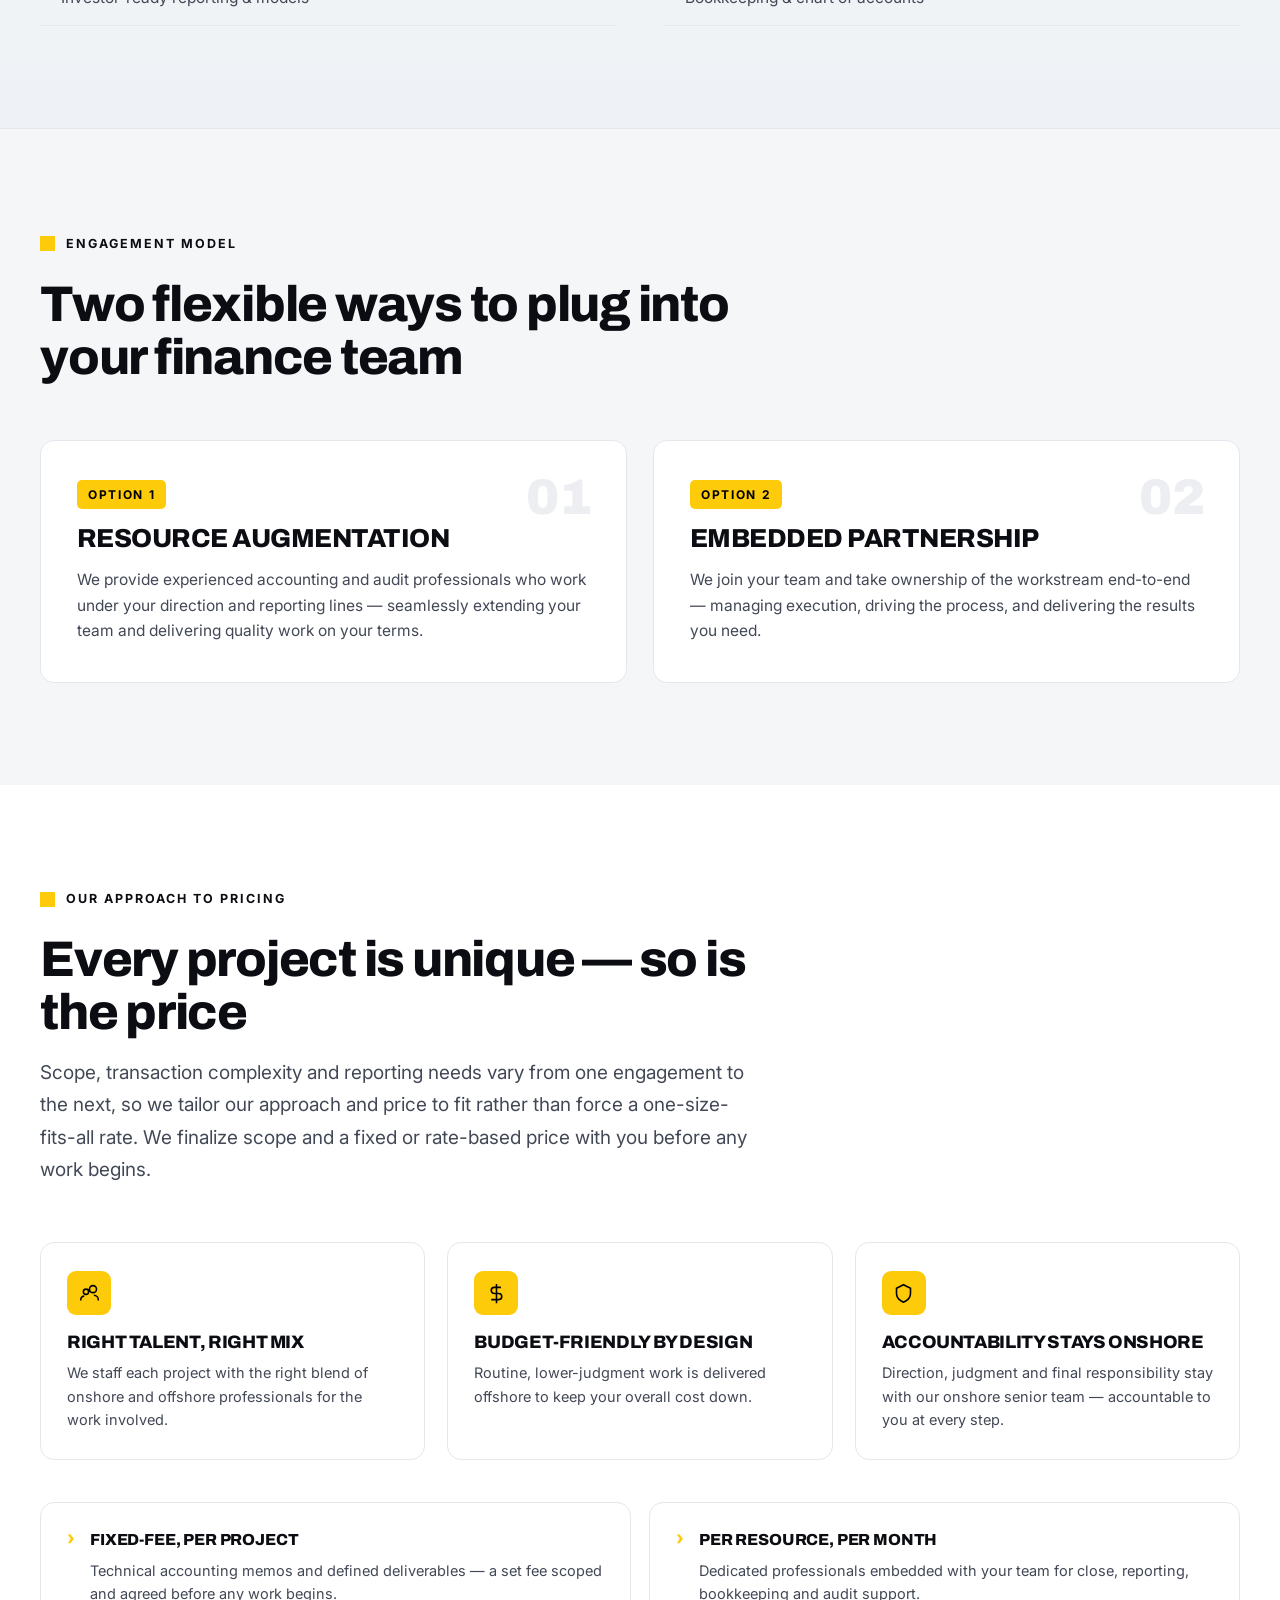
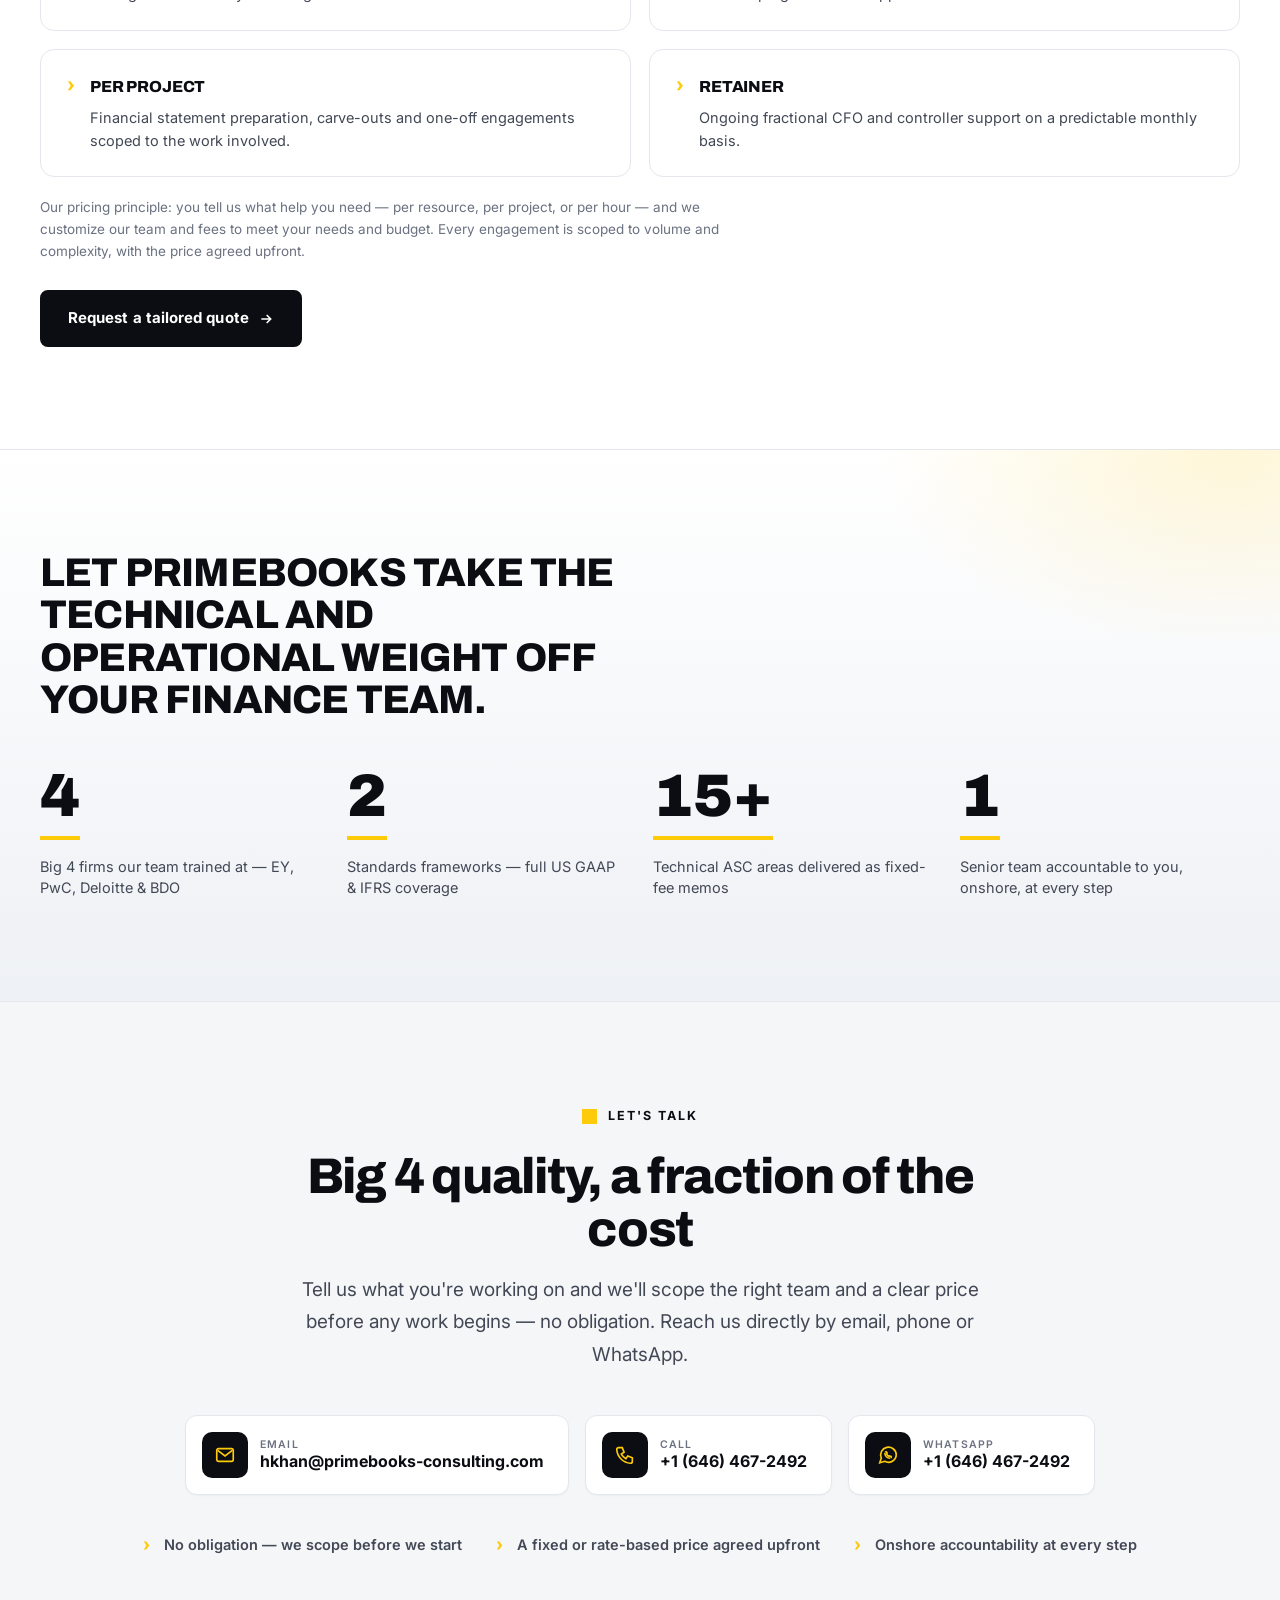
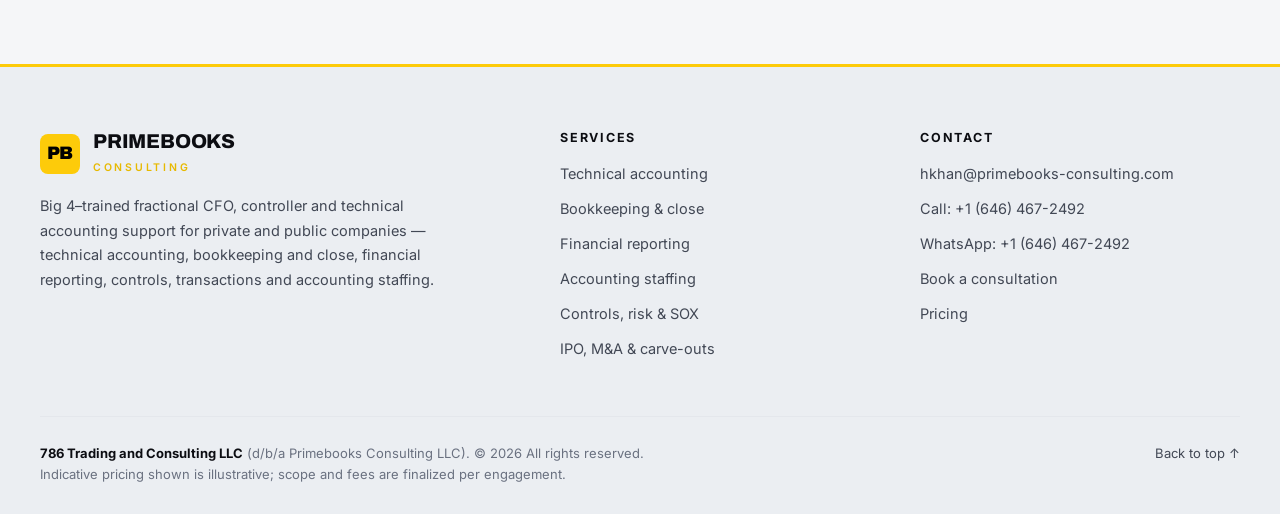
==== commit 92f6a8f3: "Add files via upload" ====
--- a/index.html
+++ b/index.html
@@ -6,7 +6,6 @@
 <meta name="description" content="PrimeBooks Consulting — Big 4–trained fractional CFO, controller, technical accounting, bookkeeping, month-end close, financial reporting and accounting staffing for private and public companies. Big 4 quality at a fraction of the cost." />
 <meta name="theme-color" content="#000000" />
 <meta name="referrer" content="strict-origin-when-cross-origin" />
-<meta http-equiv="Content-Security-Policy" content="default-src 'self'; script-src 'self'; style-src 'self' 'unsafe-inline' https://fonts.googleapis.com; font-src 'self' https://fonts.gstatic.com; img-src 'self' data:; connect-src 'self'; object-src 'none'; base-uri 'self'; form-action 'self'; frame-ancestors 'none'; upgrade-insecure-requests" />
 <meta name="robots" content="index, follow" />
 
 <meta property="og:type" content="website" />
@@ -22,7 +21,336 @@
 
 <link rel="icon" href="data:image/svg+xml,%3Csvg xmlns='http://www.w3.org/2000/svg' viewBox='0 0 64 64'%3E%3Crect width='64' height='64' rx='10' fill='%23000000'/%3E%3Crect x='6' y='8' width='18' height='7' fill='%23FDCB0A'/%3E%3Ctext x='32' y='46' font-family='Arial,sans-serif' font-weight='800' font-size='30' fill='%23ffffff' text-anchor='middle'%3EPB%3C/text%3E%3C/svg%3E" />
 
-<link rel="stylesheet" href="css/styles.css" />
+<style>
+  :root{
+    --ink:#0C0D12;
+    --ink-2:#15171F;
+    --ink-3:#1E212B;
+    --ink-line:#2C303C;
+    --gold:#FDCB0A;
+    --gold-2:#E7B900;
+    --gold-soft:#FFE690;
+    --paper:#FFFFFF;
+    --mist:#F5F6F8;
+    --mist-2:#ECEEF1;
+    --slate:#424855;
+    --slate-2:#6A7180;
+    --line:#E4E7EC;
+    --on-dark:#FFFFFF;
+    --on-dark-mut:rgba(255,255,255,.66);
+    --maxw:1300px;
+    --r:14px;
+    --shadow:0 1px 2px rgba(12,13,18,.05),0 14px 34px -16px rgba(12,13,18,.20);
+    --shadow-lg:0 2px 6px rgba(12,13,18,.06),0 34px 64px -26px rgba(12,13,18,.38);
+    --ease:cubic-bezier(.2,.7,.2,1);
+    --ff-display:"Archivo","Arial Narrow",Arial,Helvetica,sans-serif;
+    --ff-body:"Inter",-apple-system,BlinkMacSystemFont,"Segoe UI",Roboto,Helvetica,Arial,sans-serif;
+  }
+
+  *,*::before,*::after{box-sizing:border-box}
+  html{scroll-behavior:smooth;-webkit-text-size-adjust:100%}
+  body{
+    margin:0;font-family:var(--ff-body);color:var(--ink);background:var(--paper);
+    font-size:17px;line-height:1.65;-webkit-font-smoothing:antialiased;text-rendering:optimizeLegibility;
+    overflow-x:hidden;
+  }
+  h1,h2,h3,h4,h5{font-family:var(--ff-display);font-weight:800;line-height:1.06;letter-spacing:-.02em;margin:0}
+  p{margin:0}
+  a{color:inherit;text-decoration:none}
+  img,svg{display:block;max-width:100%}
+  ul{margin:0;padding:0;list-style:none}
+
+  :focus-visible{outline:3px solid var(--gold);outline-offset:3px;border-radius:3px}
+
+  .wrap{max-width:var(--maxw);margin:0 auto;padding:0 clamp(20px,5vw,40px)}
+  .eyebrow{
+    font-family:var(--ff-body);font-size:12.5px;font-weight:700;letter-spacing:.16em;
+    text-transform:uppercase;color:var(--ink);display:inline-flex;align-items:center;gap:11px;
+  }
+  .eyebrow::before{content:"";width:15px;height:15px;background:var(--gold);display:inline-block}
+  .eyebrow.on-dark{color:#fff}
+  .lede{color:var(--slate);font-size:clamp(17px,1.6vw,19px);line-height:1.7;max-width:60ch}
+
+  .skip{position:absolute;left:-999px;top:0;background:var(--gold);color:#000;padding:12px 18px;z-index:200;font-weight:700;border-radius:0 0 8px 0}
+  .skip:focus{left:0}
+
+  /* Buttons */
+  .btn{
+    display:inline-flex;align-items:center;justify-content:center;gap:9px;
+    font-family:var(--ff-body);font-weight:700;font-size:15px;letter-spacing:.005em;
+    padding:14px 26px;border-radius:8px;cursor:pointer;border:2px solid transparent;
+    transition:transform .25s var(--ease),background .25s var(--ease),box-shadow .25s var(--ease),color .25s var(--ease),border-color .25s var(--ease);
+    white-space:nowrap;
+  }
+  .btn svg{width:16px;height:16px;transition:transform .3s var(--ease)}
+  .btn-gold{background:var(--gold);color:#000;border-color:var(--gold)}
+  .btn-gold:hover{background:var(--gold-soft);border-color:var(--gold-soft);transform:translateY(-2px)}
+  .btn-gold:hover svg{transform:translateX(3px)}
+  .btn-ghost{background:transparent;color:#fff;border-color:rgba(255,255,255,.32)}
+  .btn-ghost:hover{border-color:var(--gold);color:var(--gold);transform:translateY(-2px)}
+  .btn-dark{background:var(--ink);color:#fff;border-color:var(--ink)}
+  .btn-dark:hover{background:#fff;color:#000;transform:translateY(-2px)}
+  .btn-dark:hover svg{transform:translateX(3px)}
+
+  /* Seal */
+  .seal{--s:118px;width:var(--s);height:var(--s);position:relative;flex:none}
+  .seal .ring-text{animation:spin 42s linear infinite}
+  @keyframes spin{to{transform:rotate(360deg)}}
+
+  /* Top strip */
+  .topbar{background:linear-gradient(90deg,#0a0b10,#15171f 50%,#0a0b10);border-top:3px solid var(--gold);border-bottom:1px solid var(--ink-line)}
+  .topbar .wrap{display:flex;justify-content:center;align-items:center;min-height:48px;padding-top:10px;padding-bottom:10px;text-align:center;line-height:1.4}
+  .topbar .legal{font-family:var(--ff-display);font-weight:700;font-size:clamp(13.5px,1.55vw,17px);letter-spacing:.01em;color:var(--gold)}
+  .topbar .legal b{color:#fff;font-weight:800}
+
+  /* Header / Nav */
+  header.site{position:sticky;top:0;z-index:100;background:var(--ink);transition:box-shadow .3s var(--ease)}
+  header.site.scrolled{box-shadow:0 10px 30px -14px rgba(0,0,0,.8)}
+  .nav{display:flex;align-items:center;justify-content:space-between;height:76px;transition:height .3s var(--ease)}
+  header.site.scrolled .nav{height:64px}
+  .brand{display:flex;align-items:center;gap:13px;color:#fff}
+  .brand .badge{width:40px;height:40px;border-radius:8px;background:var(--gold);display:grid;place-items:center;font-family:var(--ff-display);font-weight:900;color:#000;font-size:18px;letter-spacing:-.03em}
+  .brand .bname{font-family:var(--ff-display);font-size:20px;font-weight:800;letter-spacing:-.01em;line-height:1;text-transform:uppercase}
+  .brand .bsub{display:block;font-family:var(--ff-body);font-size:10.5px;letter-spacing:.26em;text-transform:uppercase;color:var(--gold);margin-top:4px;font-weight:600}
+  .navlinks{display:flex;align-items:center;gap:30px}
+  .navlinks a{color:rgba(255,255,255,.82);font-size:14.5px;font-weight:600;position:relative;padding:6px 0;transition:color .2s}
+  .navlinks a::after{content:"";position:absolute;left:0;bottom:0;height:2px;width:0;background:var(--gold);transition:width .3s var(--ease)}
+  .navlinks a:hover{color:#fff}
+  .navlinks a:hover::after{width:100%}
+  .nav-cta{display:flex;align-items:center;gap:16px}
+  .burger{display:none;background:none;border:0;cursor:pointer;padding:8px;width:44px;height:44px}
+  .burger span{display:block;width:24px;height:2.5px;background:#fff;margin:5px auto;transition:.3s var(--ease)}
+
+  @media(max-width:960px){
+    .navlinks,.nav-cta .btn{display:none}
+    .burger{display:block}
+  }
+  .drawer{position:fixed;inset:0 0 0 auto;width:min(340px,84vw);background:var(--ink);z-index:150;transform:translateX(100%);transition:transform .4s var(--ease);padding:96px 30px 40px;display:flex;flex-direction:column;gap:6px;border-left:1px solid var(--ink-line)}
+  .drawer.open{transform:translateX(0)}
+  .drawer a{color:rgba(255,255,255,.9);font-size:19px;font-family:var(--ff-display);font-weight:700;padding:15px 0;border-bottom:1px solid var(--ink-line)}
+  .drawer .btn{margin-top:22px}
+  .scrim{position:fixed;inset:0;background:rgba(0,0,0,.6);opacity:0;visibility:hidden;transition:.3s;z-index:140;backdrop-filter:blur(2px)}
+  .scrim.open{opacity:1;visibility:visible}
+  .drawer-close{position:absolute;top:22px;right:22px;background:none;border:0;color:#fff;font-size:32px;cursor:pointer;line-height:1;width:44px;height:44px}
+
+  /* Hero (light) */
+  .hero{position:relative;background:linear-gradient(180deg,#FFFFFF 0%,#EEF1F5 100%);color:var(--ink);overflow:hidden;padding:clamp(54px,8vw,92px) 0 clamp(64px,9vw,100px);border-bottom:1px solid var(--line)}
+  .hero::before{content:"";position:absolute;inset:0;pointer-events:none;background:radial-gradient(58% 55% at 92% -4%,rgba(253,203,10,.28),transparent 60%),radial-gradient(46% 55% at 2% 104%,rgba(253,203,10,.10),transparent 60%)}
+  .hero::after{content:"";position:absolute;inset:0;pointer-events:none;opacity:.7;background-image:linear-gradient(rgba(12,13,18,.04) 1px,transparent 1px),linear-gradient(90deg,rgba(12,13,18,.04) 1px,transparent 1px);background-size:48px 48px;-webkit-mask-image:radial-gradient(80% 78% at 74% 24%,#000,transparent 76%);mask-image:radial-gradient(80% 78% at 74% 24%,#000,transparent 76%)}
+  .hero-grid{position:relative;z-index:1;display:grid;grid-template-columns:1.4fr .85fr;gap:clamp(40px,5vw,68px);align-items:center}
+  .brand-lockup{display:inline-block;margin-bottom:22px}
+  .brand-lockup .wm{font-family:var(--ff-display);font-weight:900;font-size:clamp(24px,3vw,32px);letter-spacing:-.02em;line-height:1;text-transform:uppercase;color:var(--ink)}
+  .brand-lockup .wm b{color:var(--gold-2)}
+  .brand-lockup .bar{width:70px;height:5px;background:var(--gold);margin-top:12px;border-radius:2px}
+  .hero h1{font-size:clamp(40px,6.2vw,76px);letter-spacing:-.035em;line-height:.98;margin:6px 0 0;font-weight:900;text-transform:none;color:var(--ink)}
+  .hero h1 em{font-style:normal;color:var(--ink)}
+  .hero .lede{color:var(--slate);margin:24px 0 0;max-width:54ch;font-size:clamp(16px,1.5vw,18.5px)}
+  .hero-services{margin-top:28px;display:flex;flex-wrap:wrap;gap:9px}
+  .hero-services .hs{display:inline-flex;align-items:center;gap:8px;font-size:13px;font-weight:600;color:var(--ink);background:#fff;border:1px solid var(--line);border-radius:999px;padding:8px 15px;transition:.25s var(--ease);box-shadow:0 1px 2px rgba(12,13,18,.04)}
+  .hero-services .hs::before{content:"";width:6px;height:6px;border-radius:50%;background:var(--gold);flex:none}
+  .hero-services .hs:hover{border-color:var(--gold);transform:translateY(-2px)}
+  .hero-actions{display:flex;gap:14px;margin-top:32px;flex-wrap:wrap}
+  /* Contact methods (hero + contact section + footer) */
+  .contact-methods{display:flex;flex-wrap:wrap;gap:12px}
+  .contact-methods a{display:inline-flex;align-items:center;gap:12px;background:#fff;border:1px solid var(--line);border-radius:12px;padding:11px 16px 11px 12px;transition:.25s var(--ease);box-shadow:0 1px 2px rgba(12,13,18,.04)}
+  .contact-methods a:hover{border-color:var(--gold);transform:translateY(-2px);box-shadow:var(--shadow)}
+  .contact-methods .ci{width:38px;height:38px;border-radius:9px;background:var(--ink);display:grid;place-items:center;flex:none}
+  .contact-methods .ci svg{width:18px;height:18px;stroke:var(--gold);fill:none}
+  .contact-methods .cl{display:flex;flex-direction:column;line-height:1.2}
+  .contact-methods .cl small{font-size:10.5px;letter-spacing:.11em;text-transform:uppercase;color:var(--slate-2);font-weight:600}
+  .contact-methods .cl b{font-size:14.5px;font-weight:700;color:var(--ink);font-family:var(--ff-body)}
+  .hero-contact{margin-top:30px}
+  .hero-contact .k{font-size:11.5px;letter-spacing:.18em;text-transform:uppercase;color:var(--slate-2);margin-bottom:13px;font-weight:600}
+  .contact-methods--lg{gap:16px}
+  .contact-methods--lg a{padding:16px 24px 16px 16px}
+  .contact-methods--lg .ci{width:46px;height:46px;border-radius:10px}
+  .contact-methods--lg .ci svg{width:22px;height:22px}
+  .contact-methods--lg .cl b{font-size:16px}
+  .cpoints.row{flex-direction:row;flex-wrap:wrap;justify-content:center;gap:12px 34px;margin-top:34px}
+  ul.cpoints.row li{border:0;padding:0;font-size:14.5px;color:var(--slate)}
+  .hero .btn-ghost{color:var(--ink);border-color:rgba(12,13,18,.22)}
+  .hero .btn-ghost:hover{border-color:var(--ink);color:var(--ink);transform:translateY(-2px)}
+  .alumni{margin-top:38px;padding-top:24px;border-top:1px solid var(--line)}
+  .alumni .k{font-size:11.5px;letter-spacing:.18em;text-transform:uppercase;color:var(--slate-2);margin-bottom:13px;font-weight:600}
+  .alumni .names{display:flex;gap:24px;flex-wrap:wrap;align-items:center;font-family:var(--ff-display);font-weight:800;font-size:20px;color:var(--ink);letter-spacing:.01em}
+  .alumni .names span{position:relative;padding-right:24px}
+  .alumni .names span:not(:last-child)::after{content:"";position:absolute;right:0;top:50%;transform:translateY(-50%);width:6px;height:6px;background:var(--gold)}
+  .hero-visual{display:flex;justify-content:center;align-items:center}
+  .hero-card{position:relative;background:linear-gradient(165deg,#1e212d 0%,#0e1017 100%);border:1px solid #2a2e3a;border-radius:18px;padding:34px;width:100%;box-shadow:0 30px 60px -22px rgba(12,13,18,.45);color:#fff}
+  .hero-card::before{content:"";position:absolute;top:0;left:26px;right:26px;height:2px;background:linear-gradient(90deg,transparent,var(--gold),transparent)}
+  .hero-card .seal{margin:0 auto 22px}
+  .hero-card .hc-title{font-family:var(--ff-display);font-weight:800;font-size:21px;text-align:center;color:#fff;text-transform:uppercase;letter-spacing:-.01em}
+  .hero-card .hc-sub{text-align:center;color:var(--on-dark-mut);font-size:14px;margin-top:8px}
+  .hero-card .hc-stats{display:grid;grid-template-columns:1fr 1fr;gap:1px;background:#2a2e3a;border:1px solid #2a2e3a;border-radius:10px;overflow:hidden;margin-top:26px}
+  .hero-card .hc-stats div{background:#14161f;padding:18px 12px;text-align:center}
+  .hero-card .hc-stats b{font-family:var(--ff-display);font-weight:800;font-size:23px;color:var(--gold);display:block;line-height:1;text-transform:uppercase}
+  .hero-card .hc-stats small{color:var(--on-dark-mut);font-size:11px;letter-spacing:.06em;display:block;margin-top:8px;text-transform:uppercase;font-weight:600}
+  .hero-card .hc-models b{font-size:17px;letter-spacing:.02em}
+  .hero-card .hc-models div{padding:20px 12px}
+  .hero-card .hc-tags{margin-top:14px;text-align:center;font-size:10.5px;letter-spacing:.12em;text-transform:uppercase;color:var(--on-dark-mut);font-weight:600}
+  @media(max-width:900px){
+    .hero-grid{grid-template-columns:1fr;gap:40px}
+    .hero-visual{order:-1;max-width:420px}
+  }
+
+  /* Sections */
+  section{padding:clamp(62px,8vw,102px) 0}
+  .sec-mist{background:var(--mist)}
+  .sec-ink{position:relative;background:linear-gradient(180deg,#FFFFFF 0%,#EEF1F5 100%);color:var(--ink);overflow:hidden;border-top:1px solid var(--line);border-bottom:1px solid var(--line)}
+  .sec-ink::before{content:"";position:absolute;inset:0;pointer-events:none;background:radial-gradient(46% 60% at 96% 0%,rgba(253,203,10,.16),transparent 60%)}
+  .sec-ink .wrap{position:relative;z-index:1}
+  .sec-head{max-width:760px;margin-bottom:clamp(38px,5vw,56px)}
+  .sec-head h2{font-size:clamp(30px,4.4vw,50px);margin:18px 0 0;letter-spacing:-.025em;font-weight:800}
+  .sec-head.center{margin-left:auto;margin-right:auto;text-align:center}
+  .sec-head.center .eyebrow{justify-content:center}
+  .sec-head .lede{margin-top:18px}
+  .sec-ink .sec-head h2{color:var(--ink)}
+  .sec-ink .lede{color:var(--slate)}
+  .sec-ink .eyebrow.on-dark{color:var(--ink)}
+
+  /* Pillars */
+  .pillars{display:grid;grid-template-columns:repeat(4,1fr);gap:0;border:1px solid var(--line);border-radius:var(--r);overflow:hidden;background:var(--paper);box-shadow:var(--shadow)}
+  .pillar{padding:32px 28px;border-right:1px solid var(--line);position:relative}
+  .pillar:last-child{border-right:0}
+  .pillar .pnum{font-family:var(--ff-display);font-weight:800;font-size:15px;color:#000;background:var(--gold);width:34px;height:34px;display:grid;place-items:center;border-radius:6px}
+  .pillar h3{font-size:20px;margin:16px 0 10px;text-transform:uppercase;letter-spacing:-.01em;font-weight:800}
+  .pillar p{color:var(--slate);font-size:14.5px;line-height:1.6}
+  @media(max-width:860px){.pillars{grid-template-columns:1fr 1fr}.pillar:nth-child(2){border-right:0}.pillar:nth-child(1),.pillar:nth-child(2){border-bottom:1px solid var(--line)}}
+  @media(max-width:520px){.pillars{grid-template-columns:1fr}.pillar{border-right:0;border-bottom:1px solid var(--line)}.pillar:last-child{border-bottom:0}}
+
+  /* Services */
+  .svc-grid{display:grid;grid-template-columns:repeat(3,1fr);gap:24px}
+  @media(max-width:900px){.svc-grid{grid-template-columns:1fr 1fr}}
+  @media(max-width:600px){.svc-grid{grid-template-columns:1fr}}
+  .svc{position:relative;background:var(--paper);border:1px solid var(--line);border-radius:var(--r);padding:32px 30px 30px;transition:transform .35s var(--ease),box-shadow .35s var(--ease),border-color .35s var(--ease);overflow:hidden}
+  .svc::before{content:"";position:absolute;left:0;top:0;bottom:0;width:4px;background:var(--gold);transform:scaleY(0);transform-origin:top;transition:transform .35s var(--ease)}
+  .svc:hover{transform:translateY(-5px);box-shadow:var(--shadow-lg)}
+  .svc:hover::before{transform:scaleY(1)}
+  .svc .ic{width:50px;height:50px;border-radius:10px;background:var(--mist);display:grid;place-items:center;margin-bottom:22px;transition:background .35s var(--ease)}
+  .svc:hover .ic{background:var(--ink)}
+  .svc .ic svg{width:24px;height:24px;stroke:var(--ink);transition:stroke .35s var(--ease)}
+  .svc:hover .ic svg{stroke:var(--gold)}
+  .svc h3{font-size:20px;margin-bottom:11px;letter-spacing:-.01em;text-transform:uppercase;font-weight:800;line-height:1.15}
+  .svc p{color:var(--slate);font-size:15px;line-height:1.62}
+  .svc ul{margin-top:16px;display:flex;flex-wrap:wrap;gap:7px}
+  .svc ul li{font-size:12.5px;color:var(--ink);background:var(--mist);border-radius:5px;padding:5px 10px;font-weight:600}
+  .svc .cnr{position:absolute;top:22px;right:24px;font-family:var(--ff-display);font-weight:800;font-size:22px;color:var(--gold);line-height:1}
+
+  /* Expertise */
+  .exp-wrap{display:grid;grid-template-columns:.9fr 1.4fr;gap:clamp(30px,5vw,64px);align-items:start}
+  @media(max-width:820px){.exp-wrap{grid-template-columns:1fr;gap:34px}}
+  .chips{display:flex;flex-wrap:wrap;gap:11px}
+  .chip{font-size:14px;font-weight:600;color:var(--ink);background:var(--paper);border:1px solid var(--line);border-radius:7px;padding:11px 17px;transition:.3s var(--ease);display:inline-flex;align-items:center;gap:9px}
+  .chip::before{content:"›";color:var(--gold);font-family:var(--ff-display);font-weight:800;font-size:18px;line-height:1}
+  .chip:hover{border-color:var(--gold);transform:translateY(-2px)}
+  .gaap-tag{display:inline-flex;gap:10px;margin-top:22px;font-size:13.5px;color:var(--slate-2);align-items:center}
+  .gaap-tag b{color:var(--ink);font-weight:700}
+
+  /* Deliverables (dark) */
+  .deliver{display:grid;grid-template-columns:1fr 1fr;gap:0 48px}
+  @media(max-width:760px){.deliver{grid-template-columns:1fr}}
+  .deliver li{display:flex;gap:14px;align-items:flex-start;padding:15px 0;border-bottom:1px solid var(--line);font-size:15.5px;color:var(--slate)}
+  .deliver li .cev{color:var(--gold-2);font-family:var(--ff-display);font-weight:800;font-size:19px;line-height:1.2;flex:none}
+
+  /* Engagement */
+  .eng-grid{display:grid;grid-template-columns:1fr 1fr;gap:26px}
+  @media(max-width:760px){.eng-grid{grid-template-columns:1fr}}
+  .eng{border:1px solid var(--line);border-radius:var(--r);padding:38px 36px;background:var(--paper);position:relative;transition:.35s var(--ease);overflow:hidden}
+  .eng::before{content:"";position:absolute;left:0;top:0;height:6px;width:0;background:var(--gold);transition:width .4s var(--ease)}
+  .eng:hover{box-shadow:var(--shadow);transform:translateY(-4px)}
+  .eng:hover::before{width:100%}
+  .eng .tag{display:inline-block;font-size:12px;letter-spacing:.14em;text-transform:uppercase;color:#000;background:var(--gold);padding:5px 11px;border-radius:5px;font-weight:700}
+  .eng h3{font-size:26px;margin:16px 0 14px;text-transform:uppercase;font-weight:800}
+  .eng p{color:var(--slate);font-size:15.5px;line-height:1.66}
+  .eng .n{position:absolute;top:32px;right:34px;font-family:var(--ff-display);font-weight:900;font-size:50px;color:var(--mist-2);line-height:1}
+
+  /* Pricing */
+  .price-principles{display:grid;grid-template-columns:repeat(3,1fr);gap:22px;margin-bottom:42px}
+  @media(max-width:760px){.price-principles{grid-template-columns:1fr}}
+  .pp{background:var(--paper);border:1px solid var(--line);border-radius:var(--r);padding:28px 26px}
+  .pp .ic{width:44px;height:44px;border-radius:9px;background:var(--gold);display:grid;place-items:center;margin-bottom:18px}
+  .pp .ic svg{width:21px;height:21px;stroke:#000}
+  .pp h4{font-size:18px;margin-bottom:9px;text-transform:uppercase;font-weight:800}
+  .pp p{color:var(--slate);font-size:14.5px;line-height:1.6}
+
+  .ptable{width:100%;border-collapse:collapse;background:var(--paper);border:1px solid var(--line);border-radius:var(--r);overflow:hidden;font-size:15px}
+  .ptable caption{caption-side:top;text-align:left;font-family:var(--ff-display);font-weight:800;font-size:21px;padding:0 0 18px;color:var(--ink);text-transform:uppercase;letter-spacing:-.01em}
+  .ptable th,.ptable td{padding:16px 22px;text-align:left;border-bottom:1px solid var(--line);vertical-align:top}
+  .ptable thead th{background:var(--ink);color:#fff;font-family:var(--ff-body);font-weight:700;font-size:12.5px;letter-spacing:.08em;text-transform:uppercase}
+  .ptable tbody tr:last-child td{border-bottom:0}
+  .ptable tbody tr:hover{background:var(--mist)}
+  .ptable td.fee{font-weight:700;color:var(--ink);white-space:nowrap;font-variant-numeric:tabular-nums}
+  .ptable td .muted{display:block;color:var(--slate-2);font-size:13px;margin-top:5px;line-height:1.5;font-weight:400}
+  .price-note{margin-top:20px;font-size:13.5px;color:var(--slate-2);max-width:80ch;line-height:1.6}
+  .fee-band{display:inline-flex;align-items:baseline;gap:10px;background:var(--ink);color:#fff;border-radius:12px;padding:20px 26px;margin-bottom:26px;flex-wrap:wrap}
+  .fee-band b{font-family:var(--ff-display);font-weight:800;font-size:30px;color:var(--gold)}
+  .fee-band span{font-size:14px;color:var(--on-dark-mut)}
+  @media(max-width:640px){.ptable{display:block;overflow-x:auto;white-space:nowrap}}
+  .price-models{display:grid;grid-template-columns:1fr 1fr;gap:18px}
+  @media(max-width:640px){.price-models{grid-template-columns:1fr}}
+  .pm{display:flex;gap:15px;align-items:flex-start;background:var(--paper);border:1px solid var(--line);border-radius:var(--r);padding:24px 26px;transition:.3s var(--ease)}
+  .pm:hover{border-color:var(--gold)}
+  .pm .cev{color:var(--gold);font-family:var(--ff-display);font-weight:800;font-size:22px;line-height:1.1;flex:none}
+  .pm b{font-family:var(--ff-display);font-weight:800;text-transform:uppercase;font-size:16px;letter-spacing:-.01em;display:block;margin-bottom:6px}
+  .pm p{color:var(--slate);font-size:14.5px;line-height:1.6}
+
+  /* Stats band */
+  .stats{display:grid;grid-template-columns:repeat(4,1fr);gap:26px}
+  @media(max-width:760px){.stats{grid-template-columns:1fr 1fr;gap:34px 22px}}
+  .stat b{font-family:var(--ff-display);font-weight:900;font-size:clamp(40px,5vw,60px);color:var(--ink);line-height:1;display:inline-block;padding-bottom:10px;border-bottom:4px solid var(--gold)}
+  .stat p{color:var(--slate);font-size:14.5px;margin-top:16px;line-height:1.5}
+
+  /* Contact */
+  .contact-grid{display:grid;grid-template-columns:.85fr 1.15fr;gap:clamp(32px,5vw,64px);align-items:start}
+  @media(max-width:820px){.contact-grid{grid-template-columns:1fr;gap:40px}}
+  .cinfo h2{font-size:clamp(28px,4vw,44px);margin:18px 0 0;text-transform:uppercase;font-weight:800}
+  .cinfo .lede{margin-top:16px}
+  .cpoints{margin-top:32px;display:flex;flex-direction:column;gap:2px}
+  .cpoints li{display:flex;align-items:center;gap:14px;padding:15px 0;border-top:1px solid var(--line);font-size:15.5px;font-weight:600}
+  .cpoints li:last-child{border-bottom:1px solid var(--line)}
+  .cpoints li .cev{color:var(--gold);font-family:var(--ff-display);font-weight:800;font-size:20px;flex:none}
+
+  form.card{background:var(--paper);border:1px solid var(--line);border-radius:16px;padding:clamp(26px,4vw,38px);box-shadow:var(--shadow)}
+  .frow{display:grid;grid-template-columns:1fr 1fr;gap:16px}
+  @media(max-width:560px){.frow{grid-template-columns:1fr}}
+  .field{margin-bottom:16px}
+  .field label{display:block;font-size:13px;font-weight:700;margin-bottom:7px;color:var(--ink)}
+  .field label .req{color:var(--gold-2)}
+  .field input,.field select,.field textarea{
+    width:100%;font-family:var(--ff-body);font-size:15px;color:var(--ink);
+    padding:13px 15px;border:1px solid var(--line);border-radius:8px;background:#fff;transition:.2s;
+  }
+  .field textarea{resize:vertical;min-height:120px}
+  .field input:focus,.field select:focus,.field textarea:focus{outline:none;border-color:var(--gold);box-shadow:0 0 0 3px rgba(253,203,10,.22)}
+  form .btn{width:100%;margin-top:6px}
+  .form-note{font-size:12.5px;color:var(--slate-2);margin-top:14px;text-align:center;line-height:1.5}
+  .form-status{font-size:14px;margin-top:14px;padding:13px 16px;border-radius:8px;display:none;font-weight:600}
+  .form-status.ok{display:block;background:#fff8dc;color:#6b5500;border:1px solid var(--gold)}
+
+  /* Footer */
+  footer{background:#EBEEF2;color:var(--slate);padding:64px 0 30px;font-size:14.5px;border-top:3px solid var(--gold)}
+  .foot-top{display:grid;grid-template-columns:1.5fr 1fr 1fr;gap:40px;padding-bottom:44px;border-bottom:1px solid var(--line)}
+  @media(max-width:760px){.foot-top{grid-template-columns:1fr;gap:32px}}
+  .foot-brand .brand{margin-bottom:18px}
+  .foot-brand p{max-width:44ch;line-height:1.7;color:var(--slate)}
+  footer h5{color:var(--ink);font-family:var(--ff-body);font-size:12.5px;letter-spacing:.14em;text-transform:uppercase;margin:0 0 18px;font-weight:700}
+  .foot-brand .bsub{color:var(--gold-2)}
+  footer ul li{margin-bottom:11px}
+  footer ul a{color:var(--slate)}
+  footer ul a:hover{color:var(--gold-2)}
+  .foot-bottom{display:flex;justify-content:space-between;gap:20px;flex-wrap:wrap;padding-top:26px;font-size:13px}
+  .foot-bottom .legal{max-width:78ch;line-height:1.6;color:var(--slate-2)}
+  .foot-bottom .legal b{color:var(--ink);font-weight:700}
+  .foot-bottom a:hover{color:var(--gold-2)}
+
+  /* Reveal */
+  .reveal{opacity:0;transform:translateY(22px);transition:opacity .7s var(--ease),transform .7s var(--ease)}
+  .reveal.in{opacity:1;transform:none}
+  @media(prefers-reduced-motion:reduce){
+    *{animation:none!important;scroll-behavior:auto!important;transition:none!important}
+    .reveal{opacity:1;transform:none}
+  }
+</style>
 </head>
 <body>
 <a class="skip" href="#services">Skip to content</a>
@@ -435,6 +763,37 @@
   </div>
 </footer>
 
-<script src="js/main.js" defer></script>
+<script>
+(function(){
+  "use strict";
+  document.getElementById("yr").textContent = new Date().getFullYear();
+
+  var header = document.querySelector("header.site");
+  var onScroll = function(){
+    if(window.scrollY > 12){ header.classList.add("scrolled"); } else { header.classList.remove("scrolled"); }
+  };
+  window.addEventListener("scroll", onScroll, {passive:true}); onScroll();
+
+  var burger = document.getElementById("burger");
+  var drawer = document.getElementById("drawer");
+  var scrim  = document.getElementById("scrim");
+  var closeBtn = document.getElementById("drawerClose");
+  function openDrawer(){ drawer.classList.add("open"); scrim.classList.add("open"); drawer.setAttribute("aria-hidden","false"); burger.setAttribute("aria-expanded","true"); }
+  function closeDrawer(){ drawer.classList.remove("open"); scrim.classList.remove("open"); drawer.setAttribute("aria-hidden","true"); burger.setAttribute("aria-expanded","false"); }
+  burger.addEventListener("click", openDrawer);
+  closeBtn.addEventListener("click", closeDrawer);
+  scrim.addEventListener("click", closeDrawer);
+  drawer.querySelectorAll("a").forEach(function(a){ a.addEventListener("click", closeDrawer); });
+  document.addEventListener("keydown", function(e){ if(e.key === "Escape") closeDrawer(); });
+
+  var revealEls = document.querySelectorAll(".reveal");
+  if("IntersectionObserver" in window){
+    var io = new IntersectionObserver(function(entries){
+      entries.forEach(function(en){ if(en.isIntersecting){ en.target.classList.add("in"); io.unobserve(en.target); } });
+    }, {threshold:0.12, rootMargin:"0px 0px -8% 0px"});
+    revealEls.forEach(function(el){ io.observe(el); });
+  } else { revealEls.forEach(function(el){ el.classList.add("in"); }); }
+})();
+</script>
 </body>
 </html>
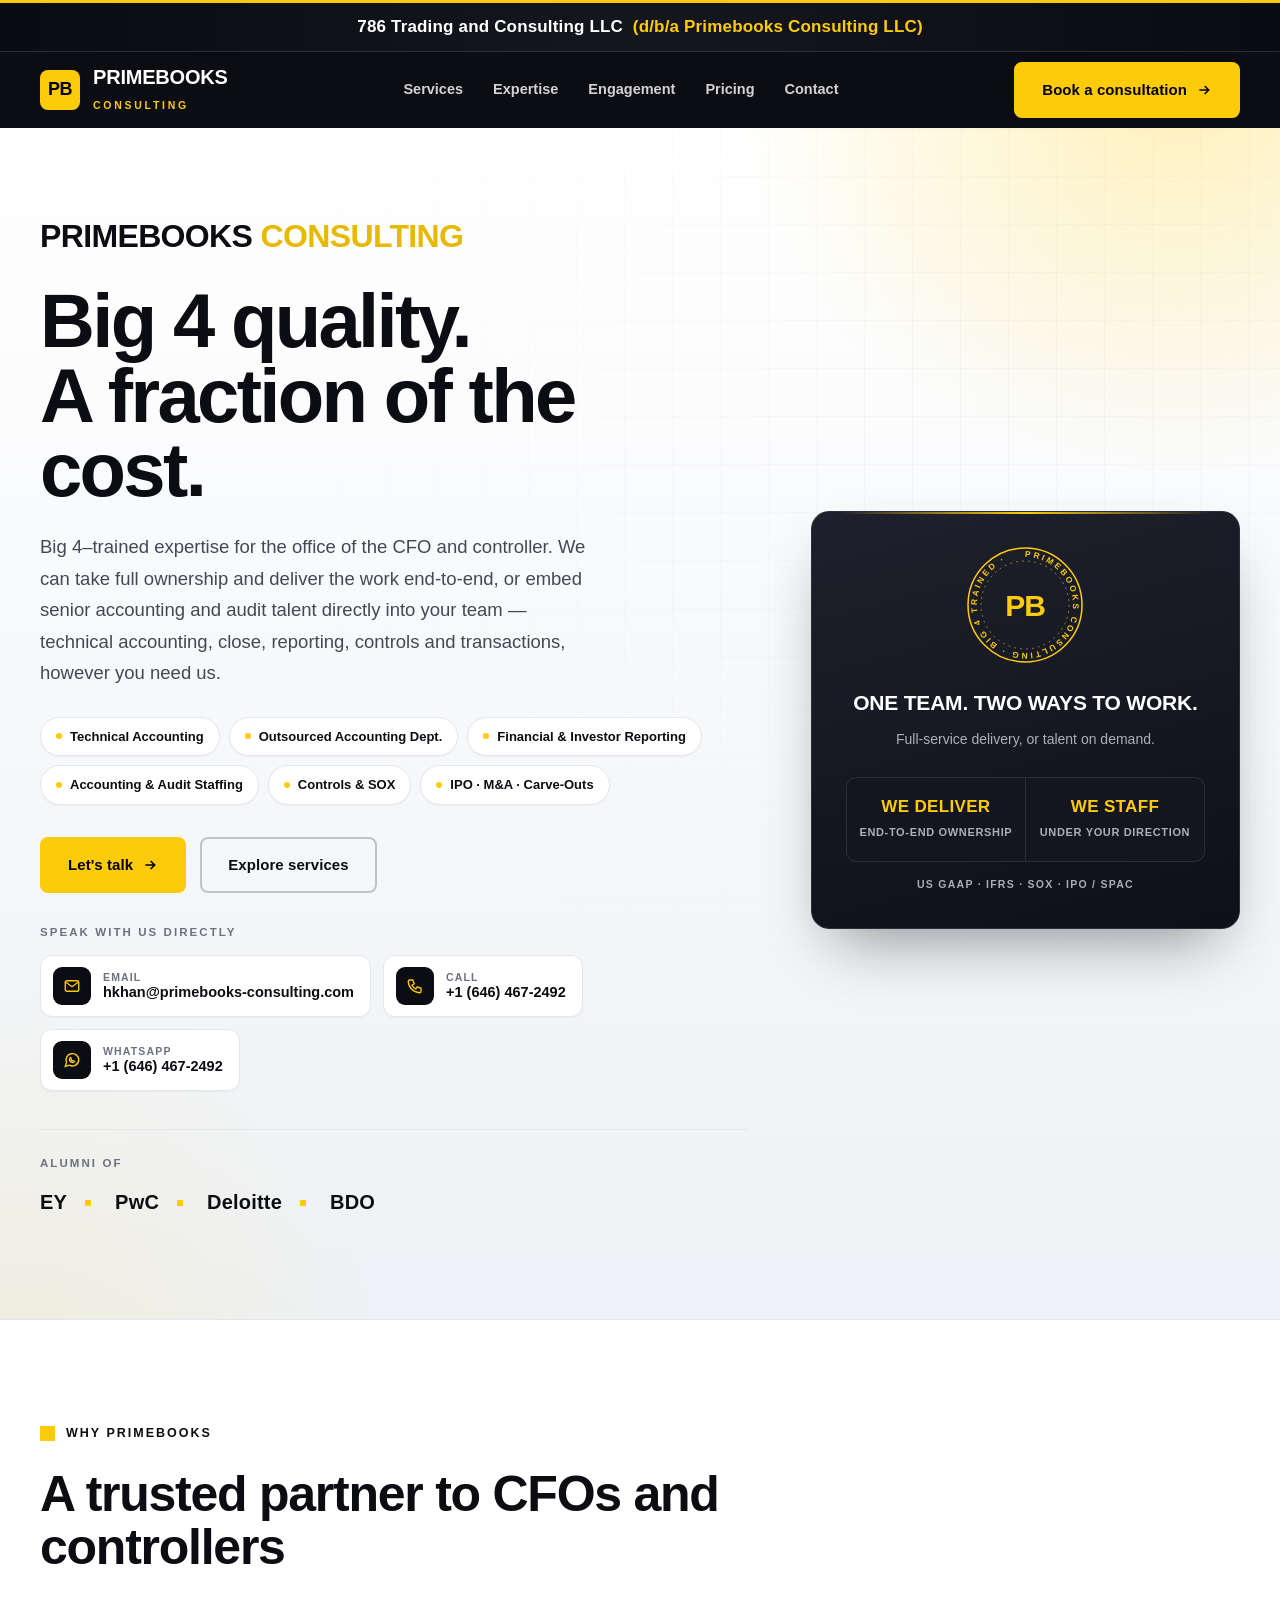
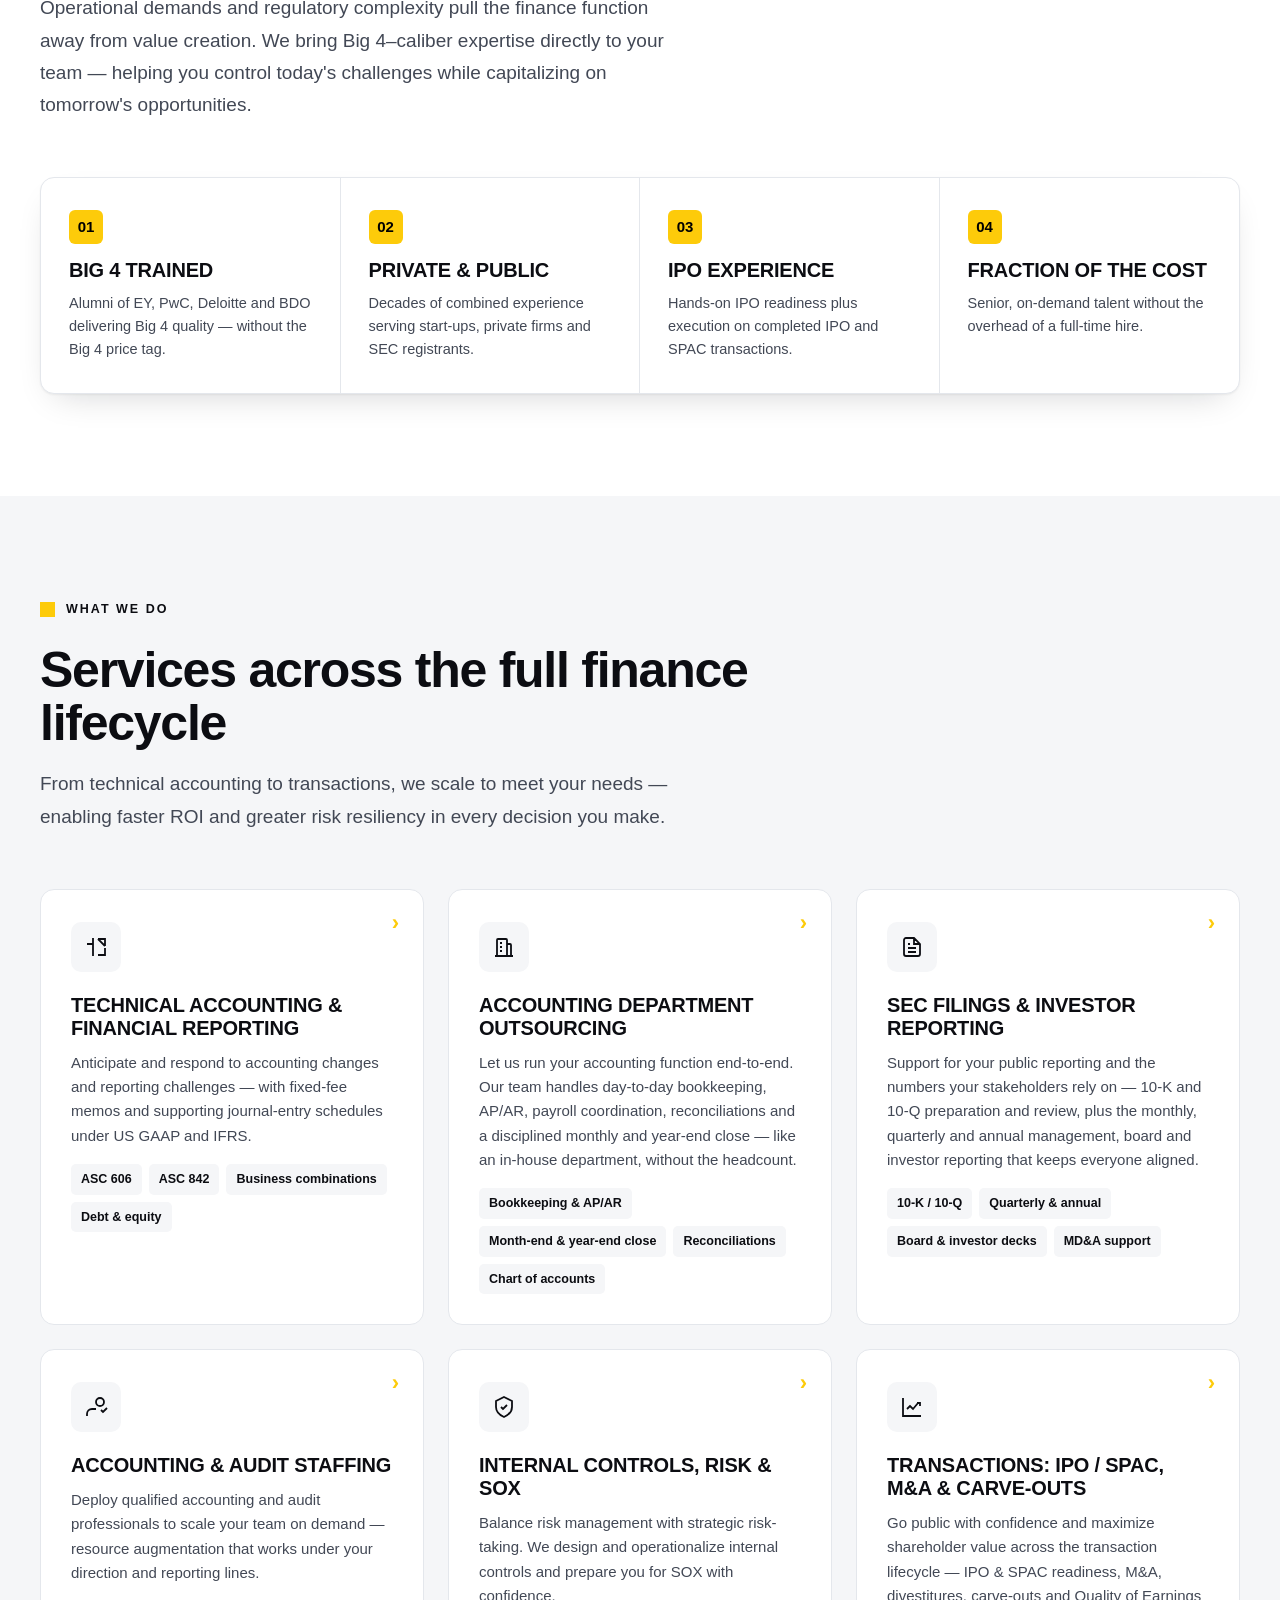
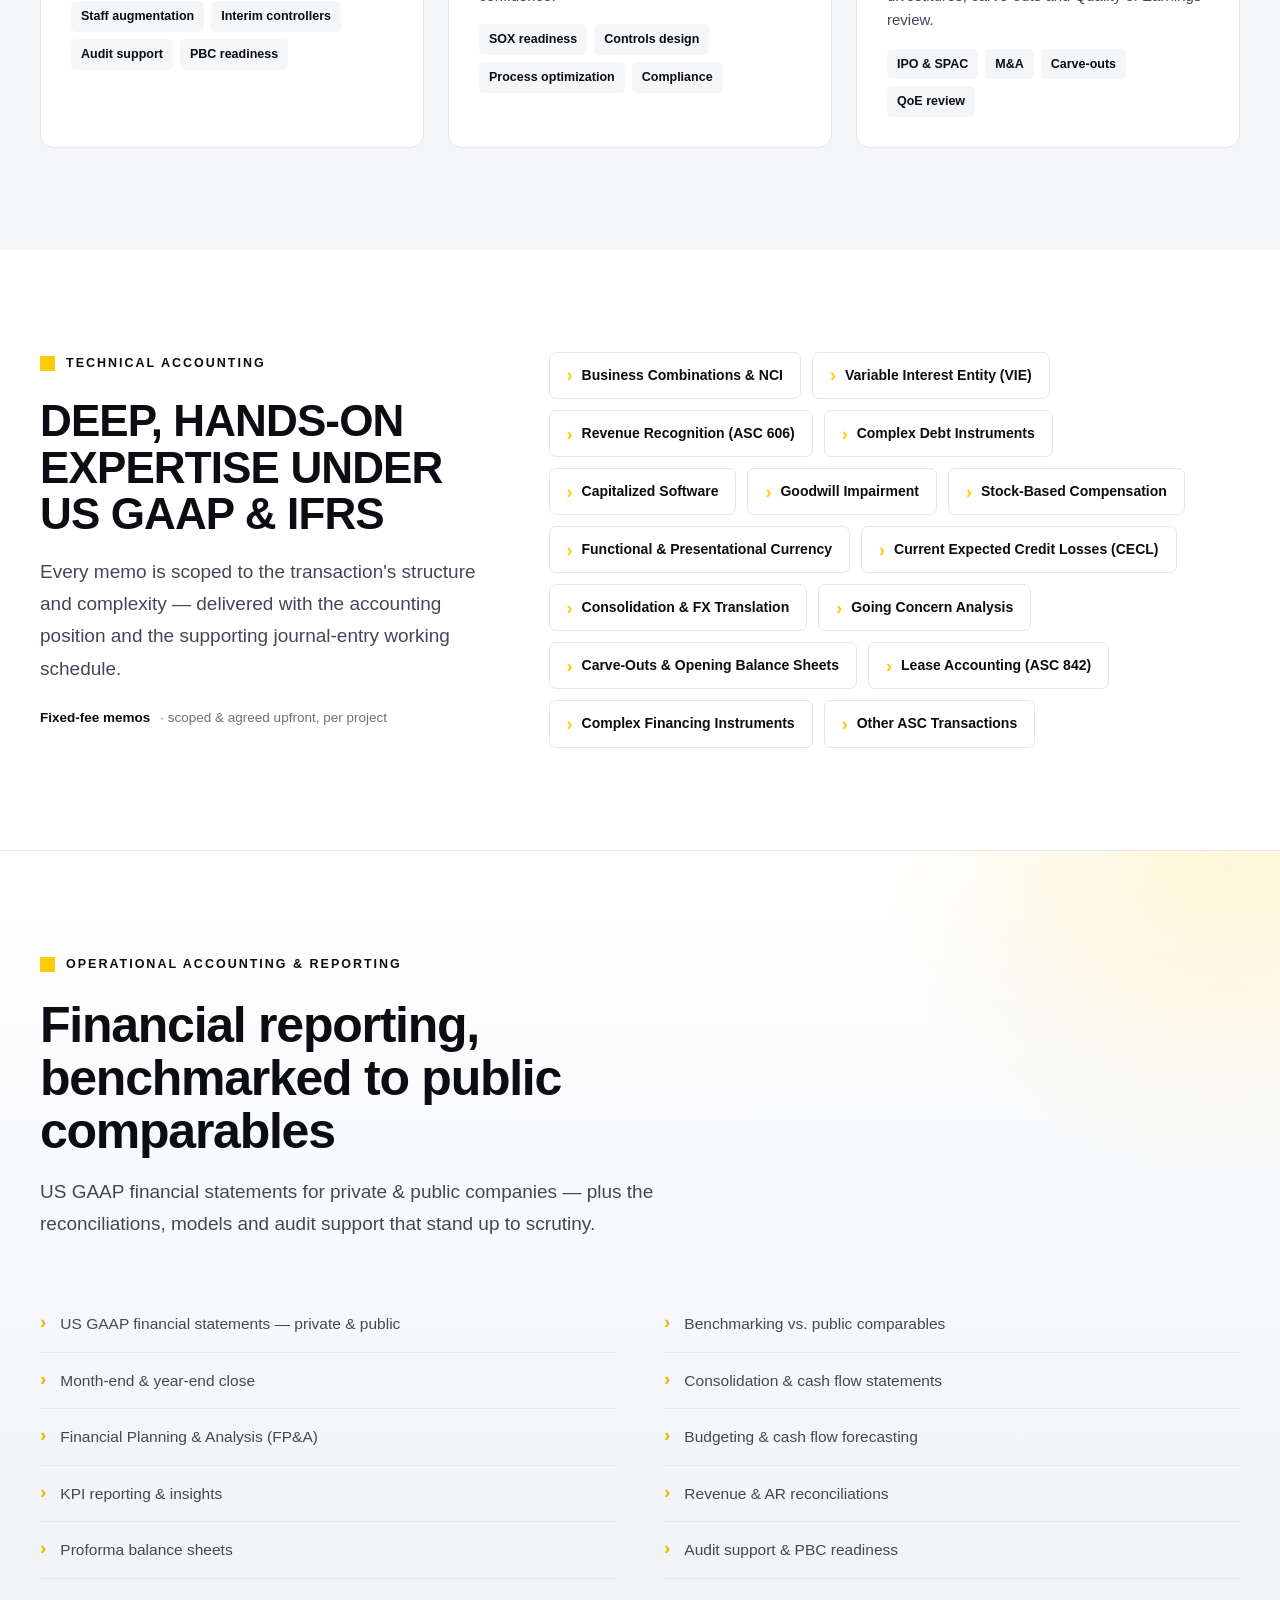
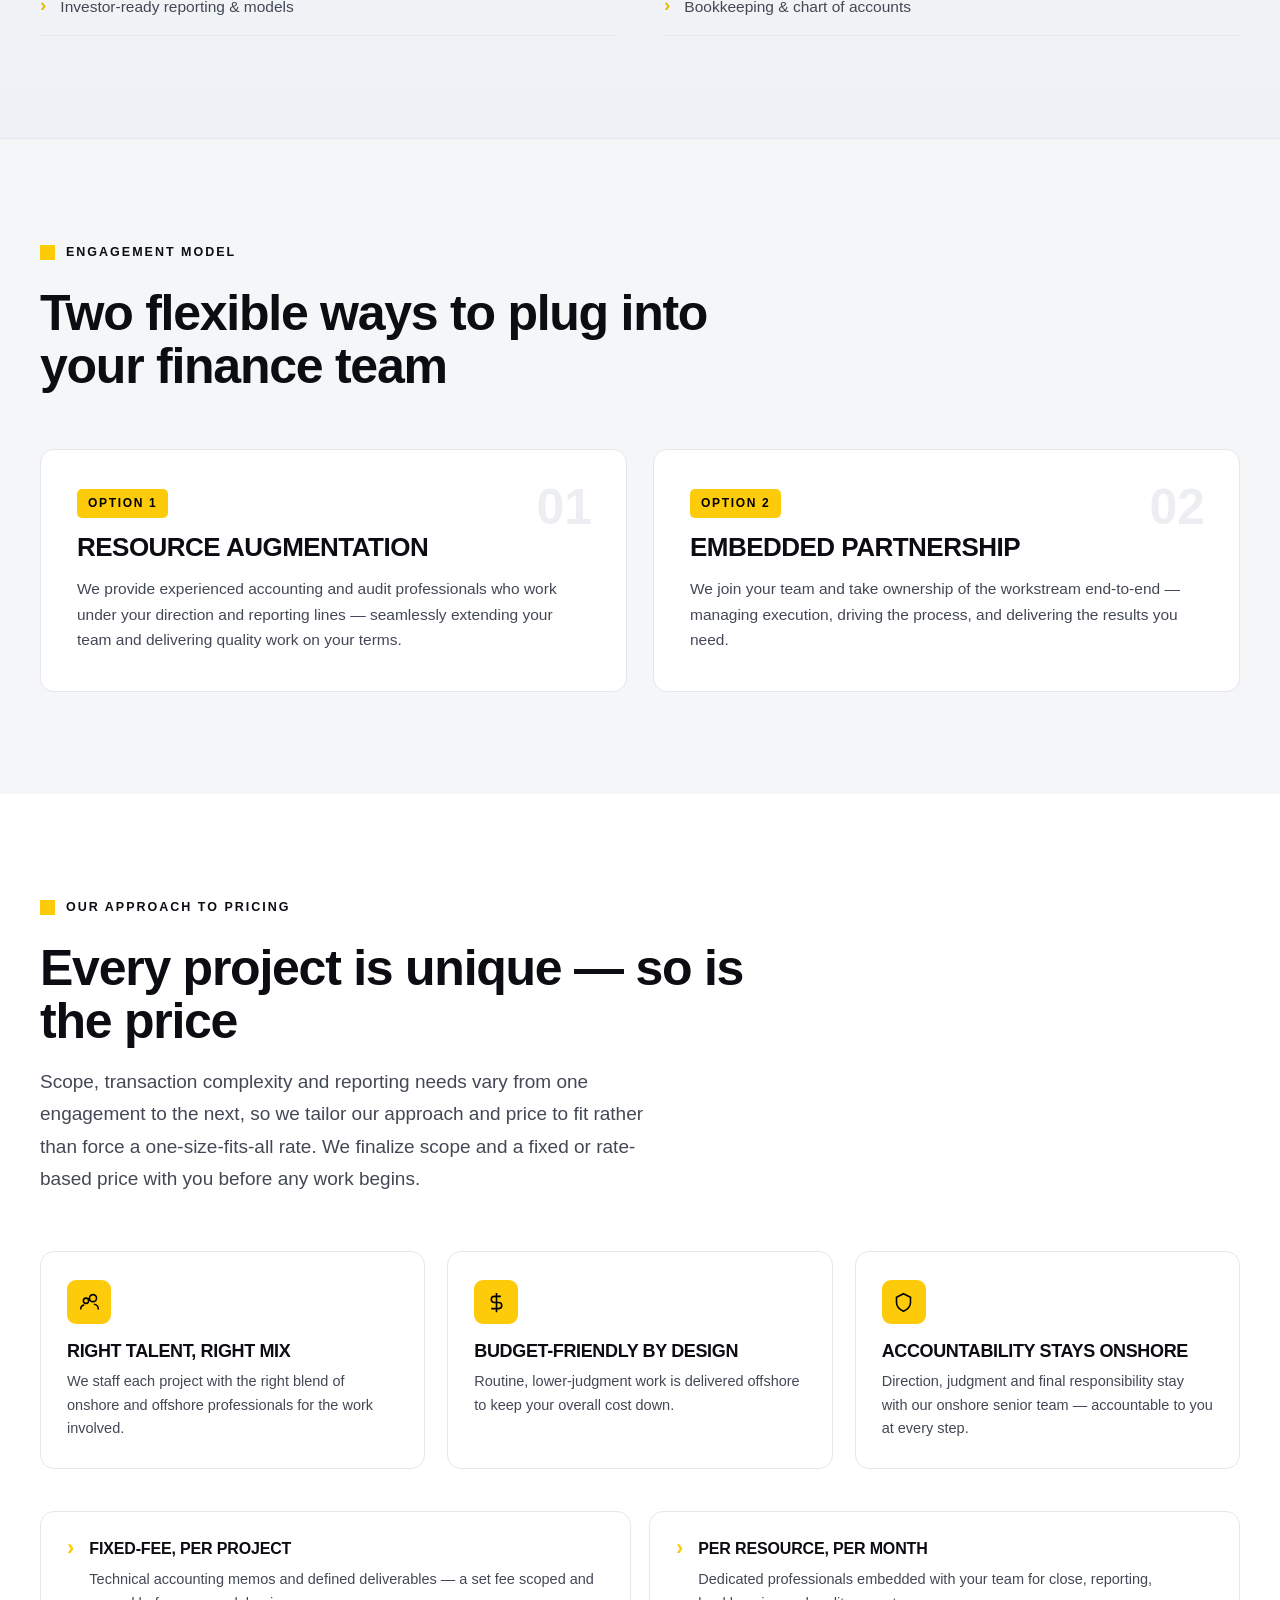
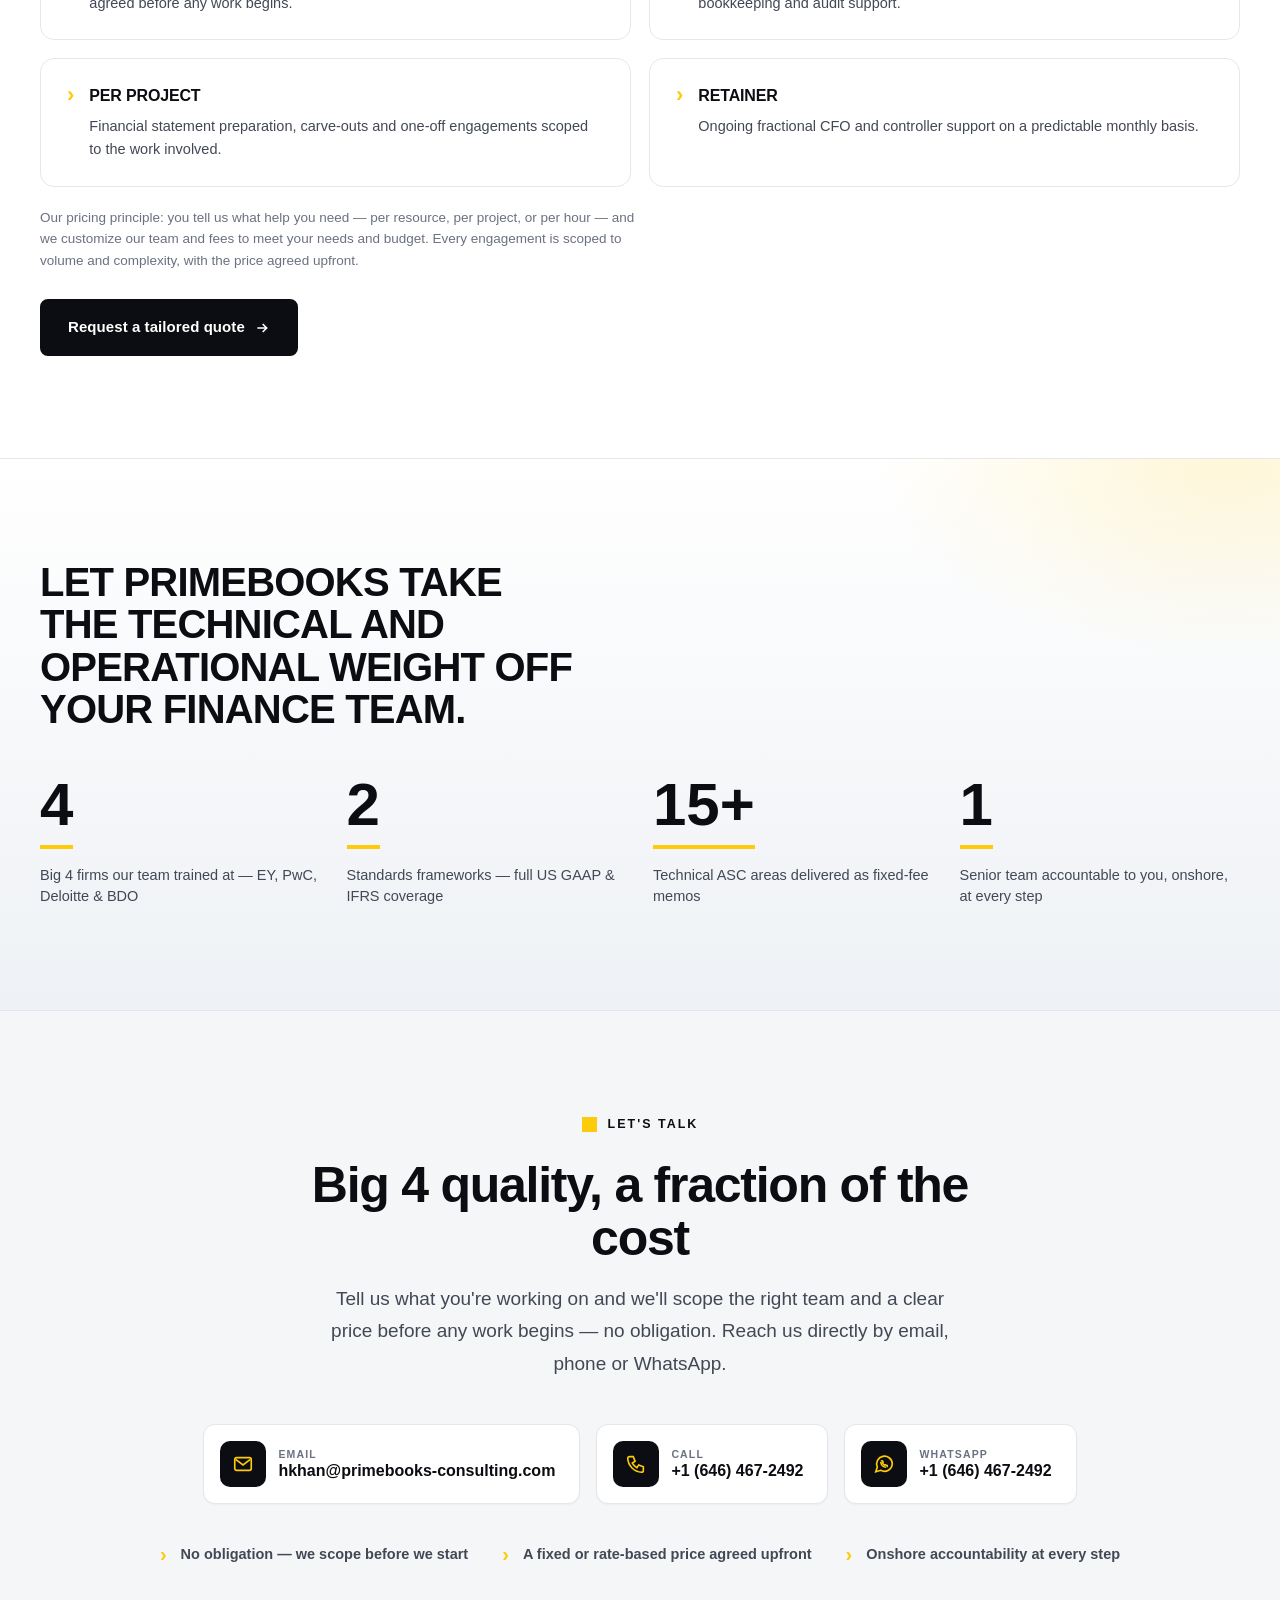
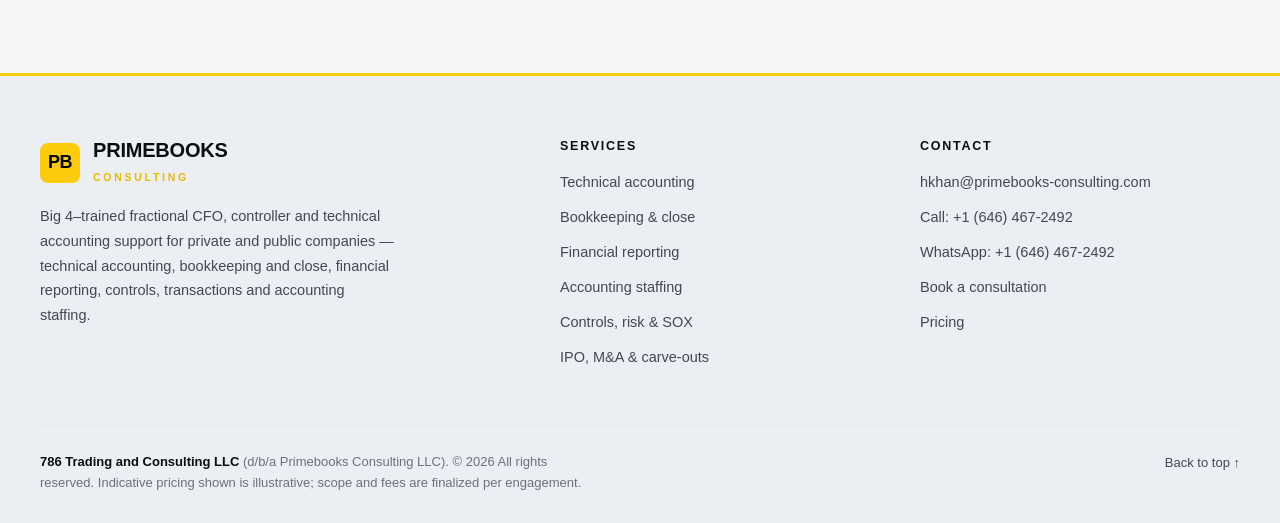
==== commit 592926a0: "Add files via upload" ====
--- a/index.html
+++ b/index.html
@@ -6,6 +6,7 @@
 <meta name="description" content="PrimeBooks Consulting — Big 4–trained fractional CFO, controller, technical accounting, bookkeeping, month-end close, financial reporting and accounting staffing for private and public companies. Big 4 quality at a fraction of the cost." />
 <meta name="theme-color" content="#000000" />
 <meta name="referrer" content="strict-origin-when-cross-origin" />
+<meta http-equiv="Content-Security-Policy" content="default-src 'self'; script-src 'self' 'unsafe-inline'; style-src 'self' 'unsafe-inline' https://fonts.googleapis.com; font-src 'self' https://fonts.gstatic.com; img-src 'self' data:; connect-src 'self'; object-src 'none'; base-uri 'self'; form-action 'self'; frame-ancestors 'none'; upgrade-insecure-requests" />
 <meta name="robots" content="index, follow" />
 
 <meta property="og:type" content="website" />
@@ -344,11 +345,12 @@
   .foot-bottom a:hover{color:var(--gold-2)}
 
   /* Reveal */
-  .reveal{opacity:0;transform:translateY(22px);transition:opacity .7s var(--ease),transform .7s var(--ease)}
-  .reveal.in{opacity:1;transform:none}
+  .reveal{opacity:1;transform:none}
+  .animate .reveal{opacity:0;transform:translateY(22px);transition:opacity .7s var(--ease),transform .7s var(--ease)}
+  .animate .reveal.in{opacity:1;transform:none}
   @media(prefers-reduced-motion:reduce){
     *{animation:none!important;scroll-behavior:auto!important;transition:none!important}
-    .reveal{opacity:1;transform:none}
+    .reveal,.animate .reveal{opacity:1;transform:none}
   }
 </style>
 </head>
@@ -766,7 +768,8 @@
 <script>
 (function(){
   "use strict";
-  document.getElementById("yr").textContent = new Date().getFullYear();
+  document.documentElement.classList.add("animate");
+  var yr = document.getElementById("yr"); if(yr) yr.textContent = new Date().getFullYear();
 
   var header = document.querySelector("header.site");
   var onScroll = function(){
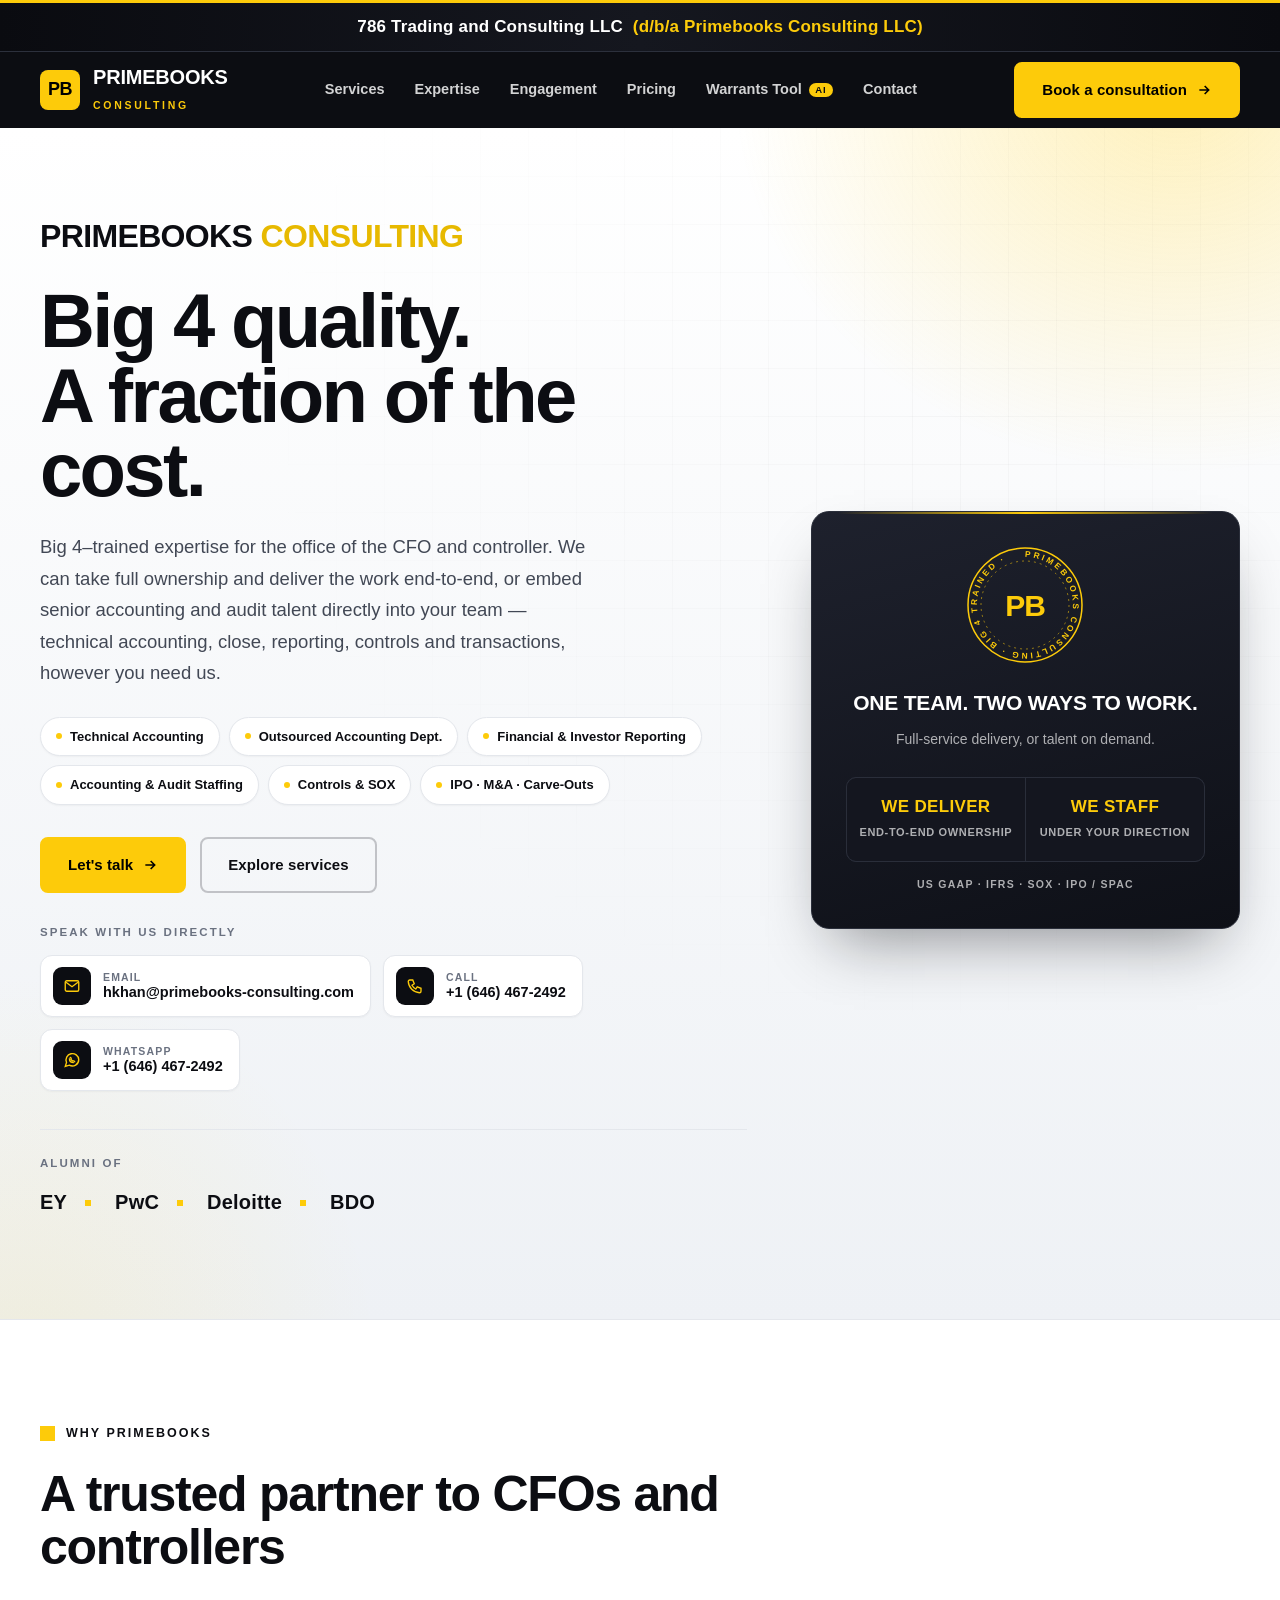
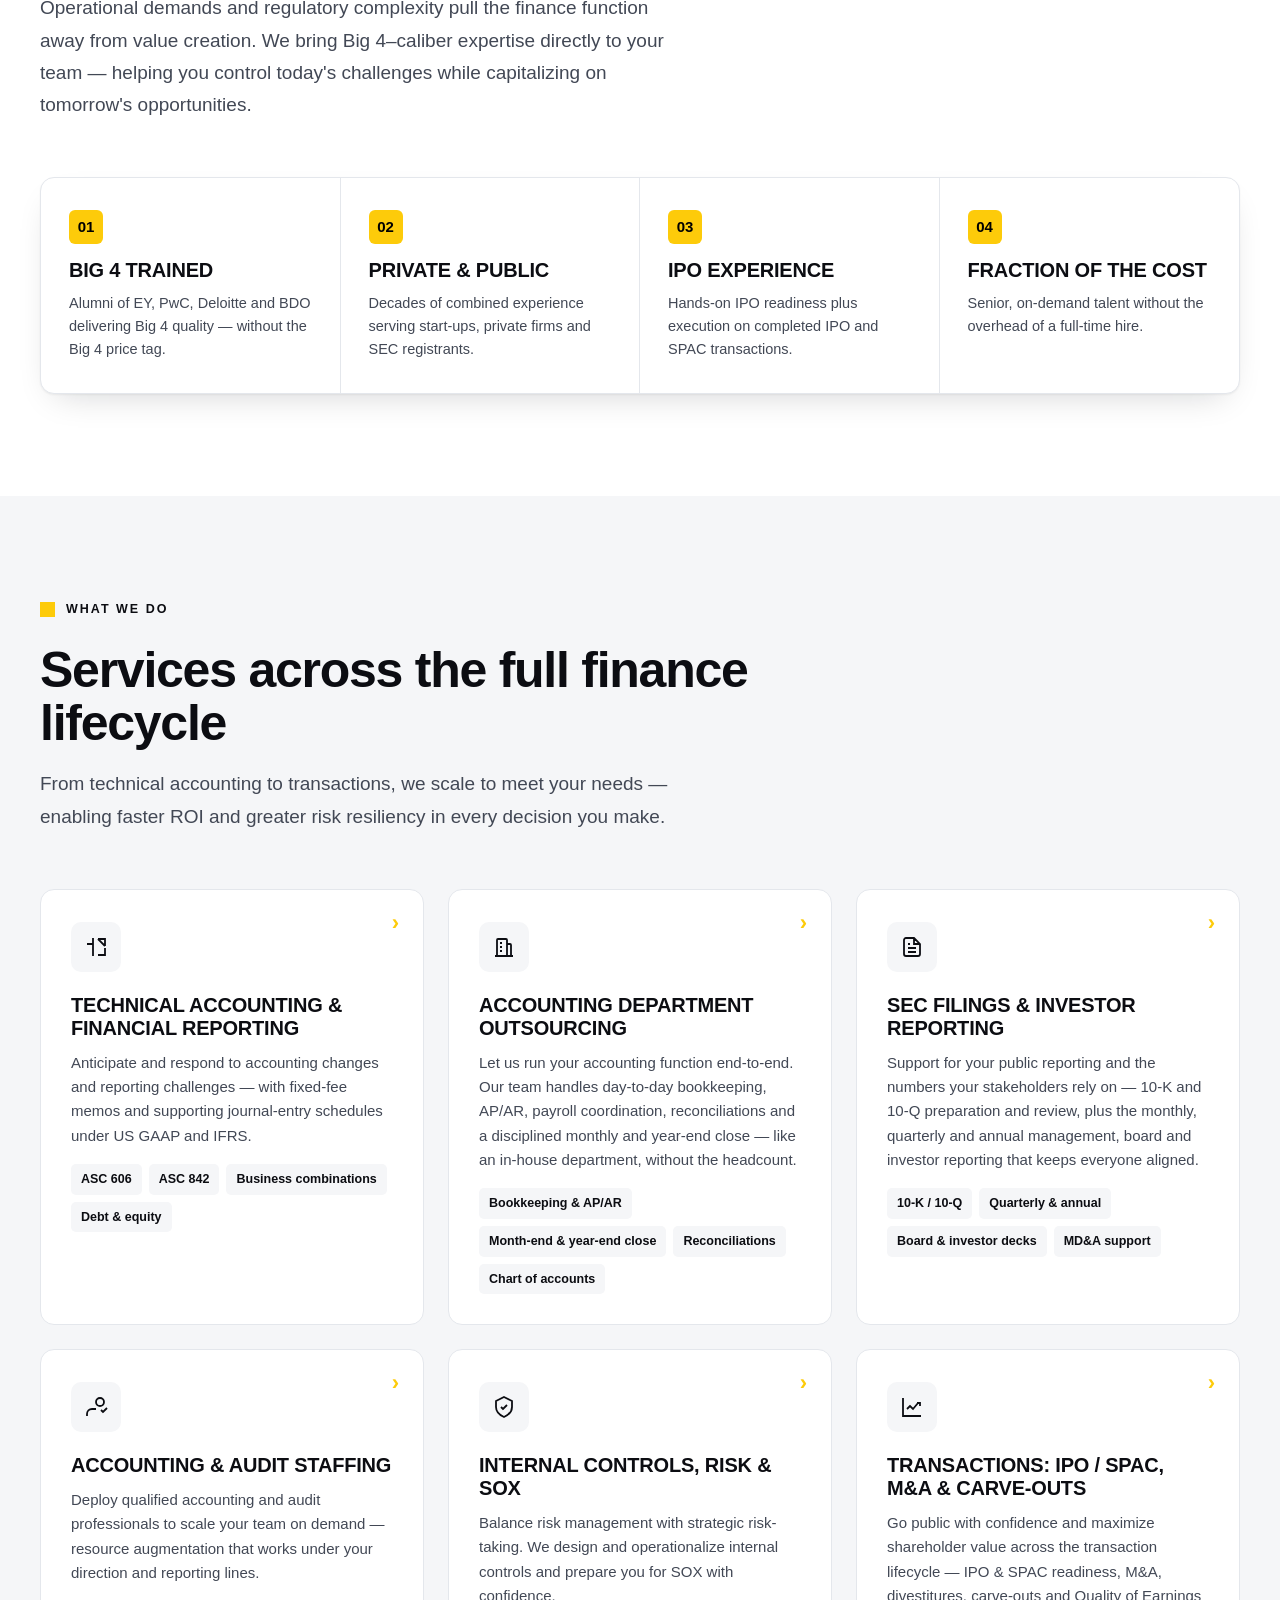
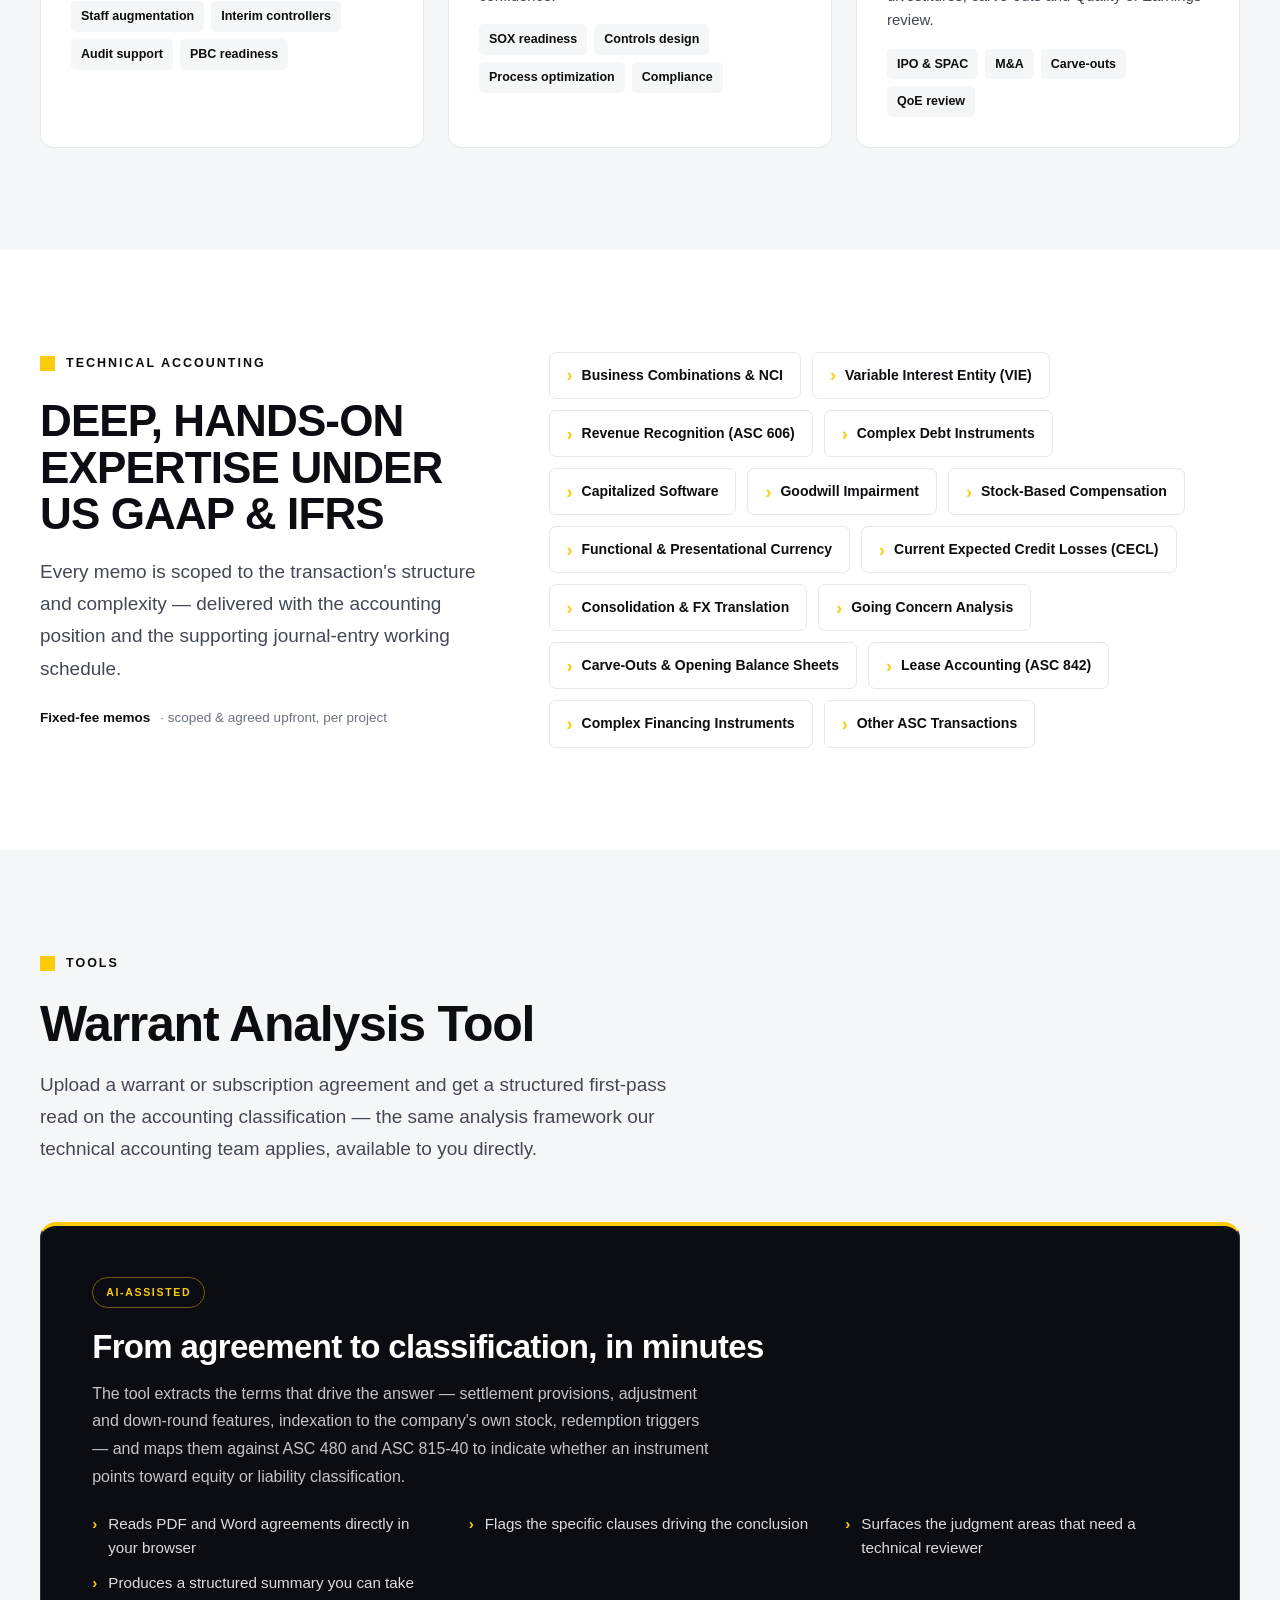
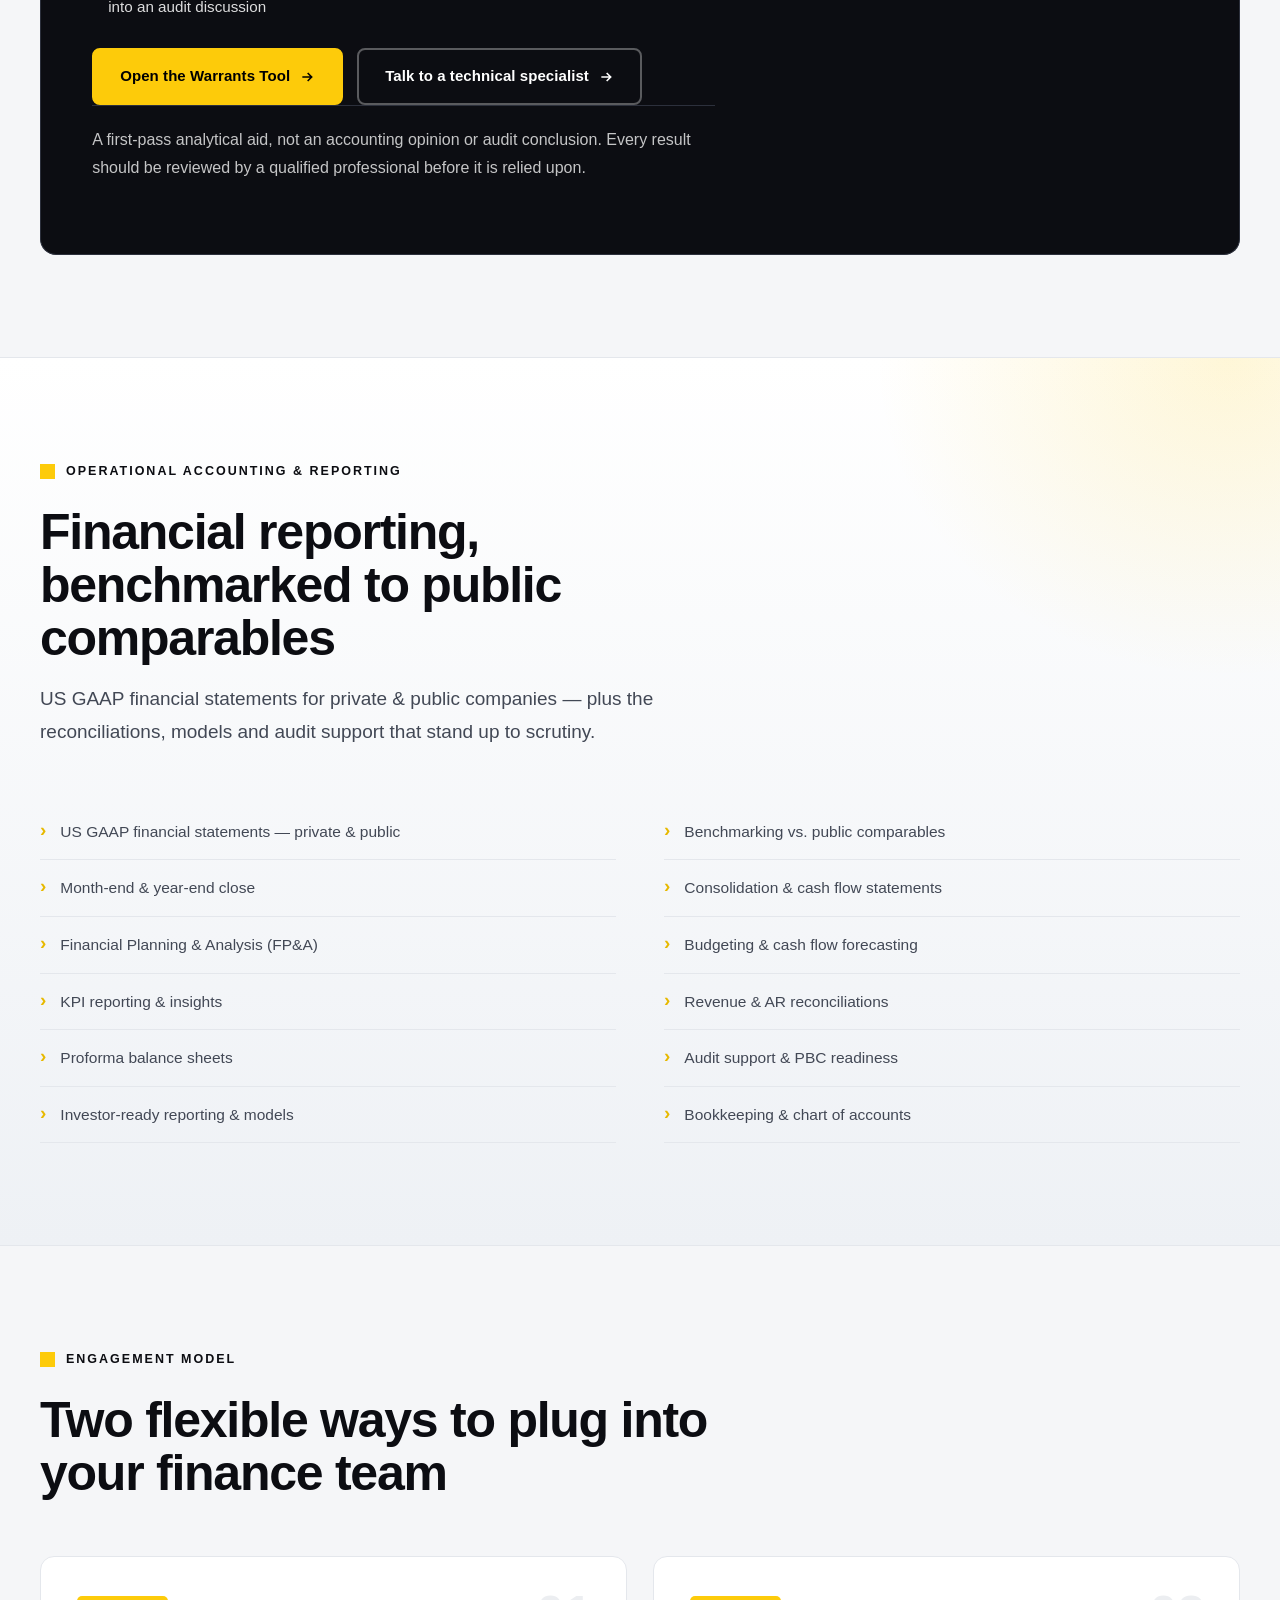
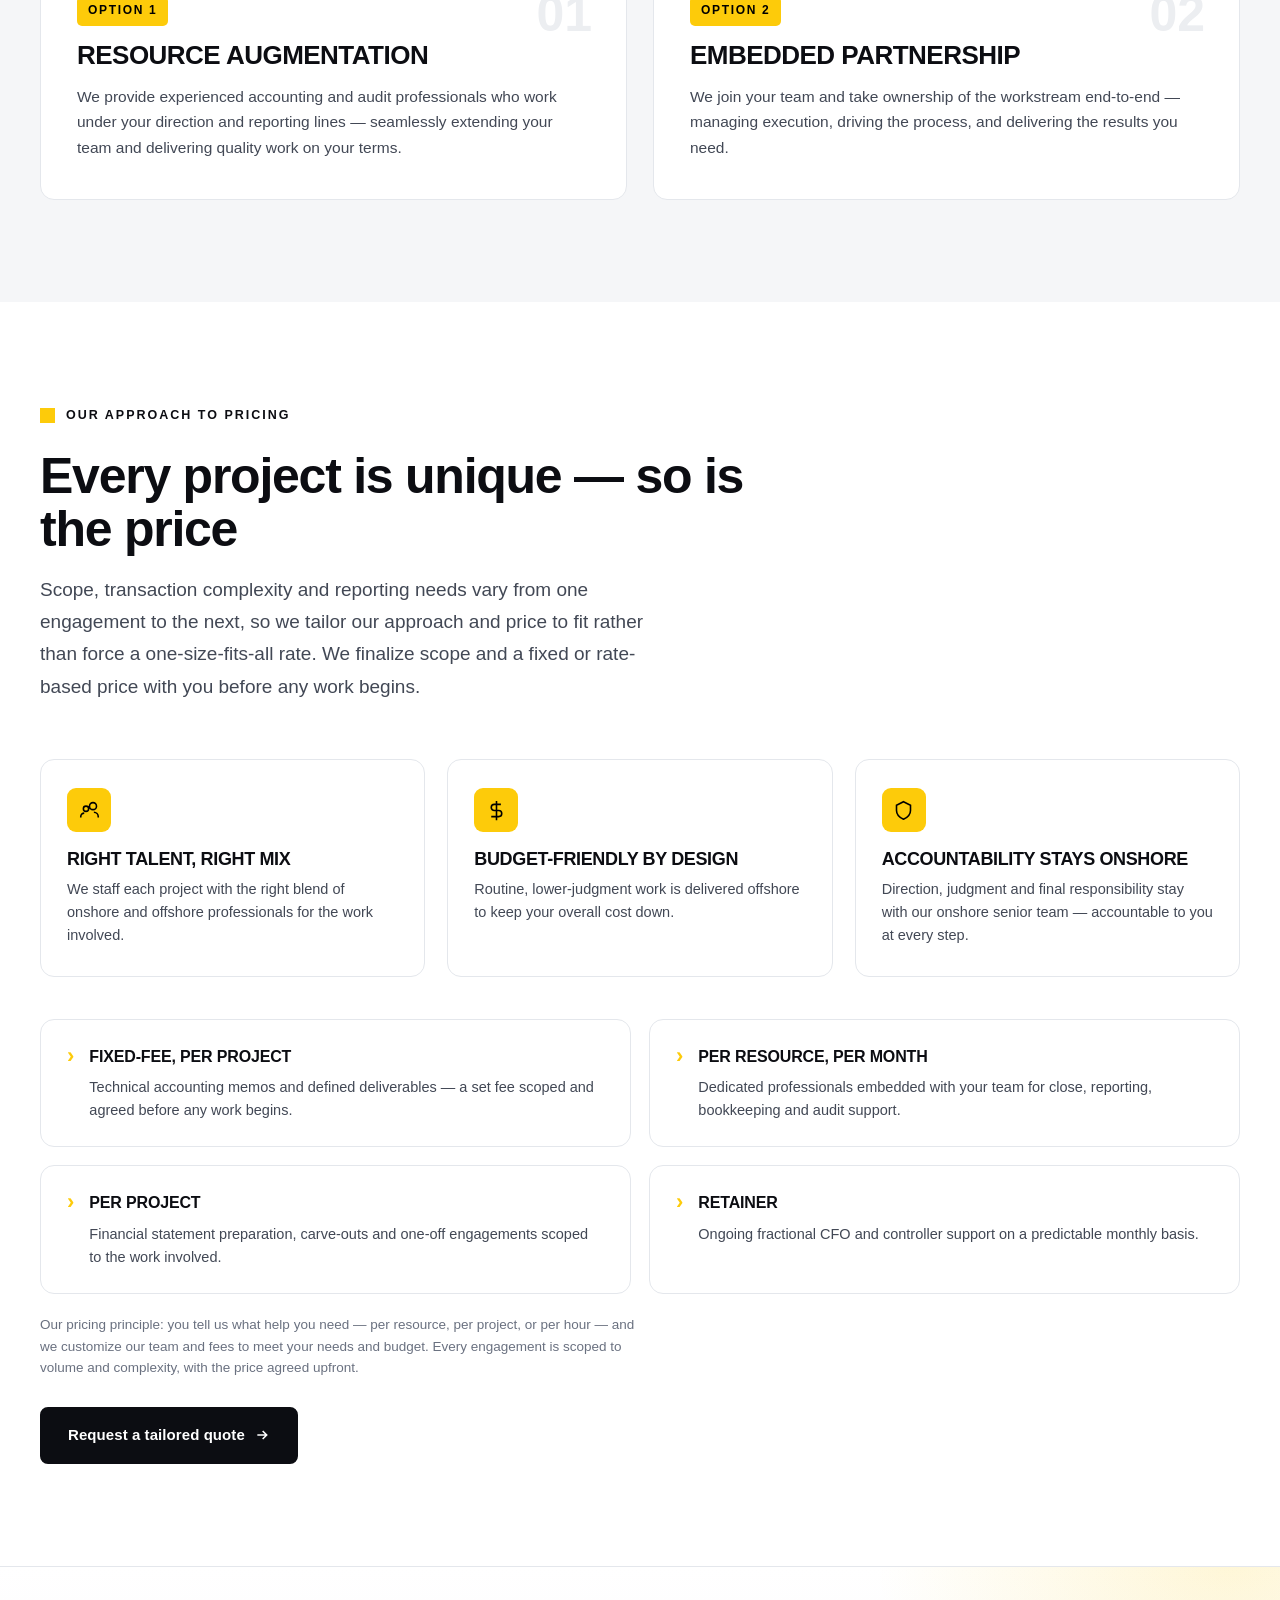
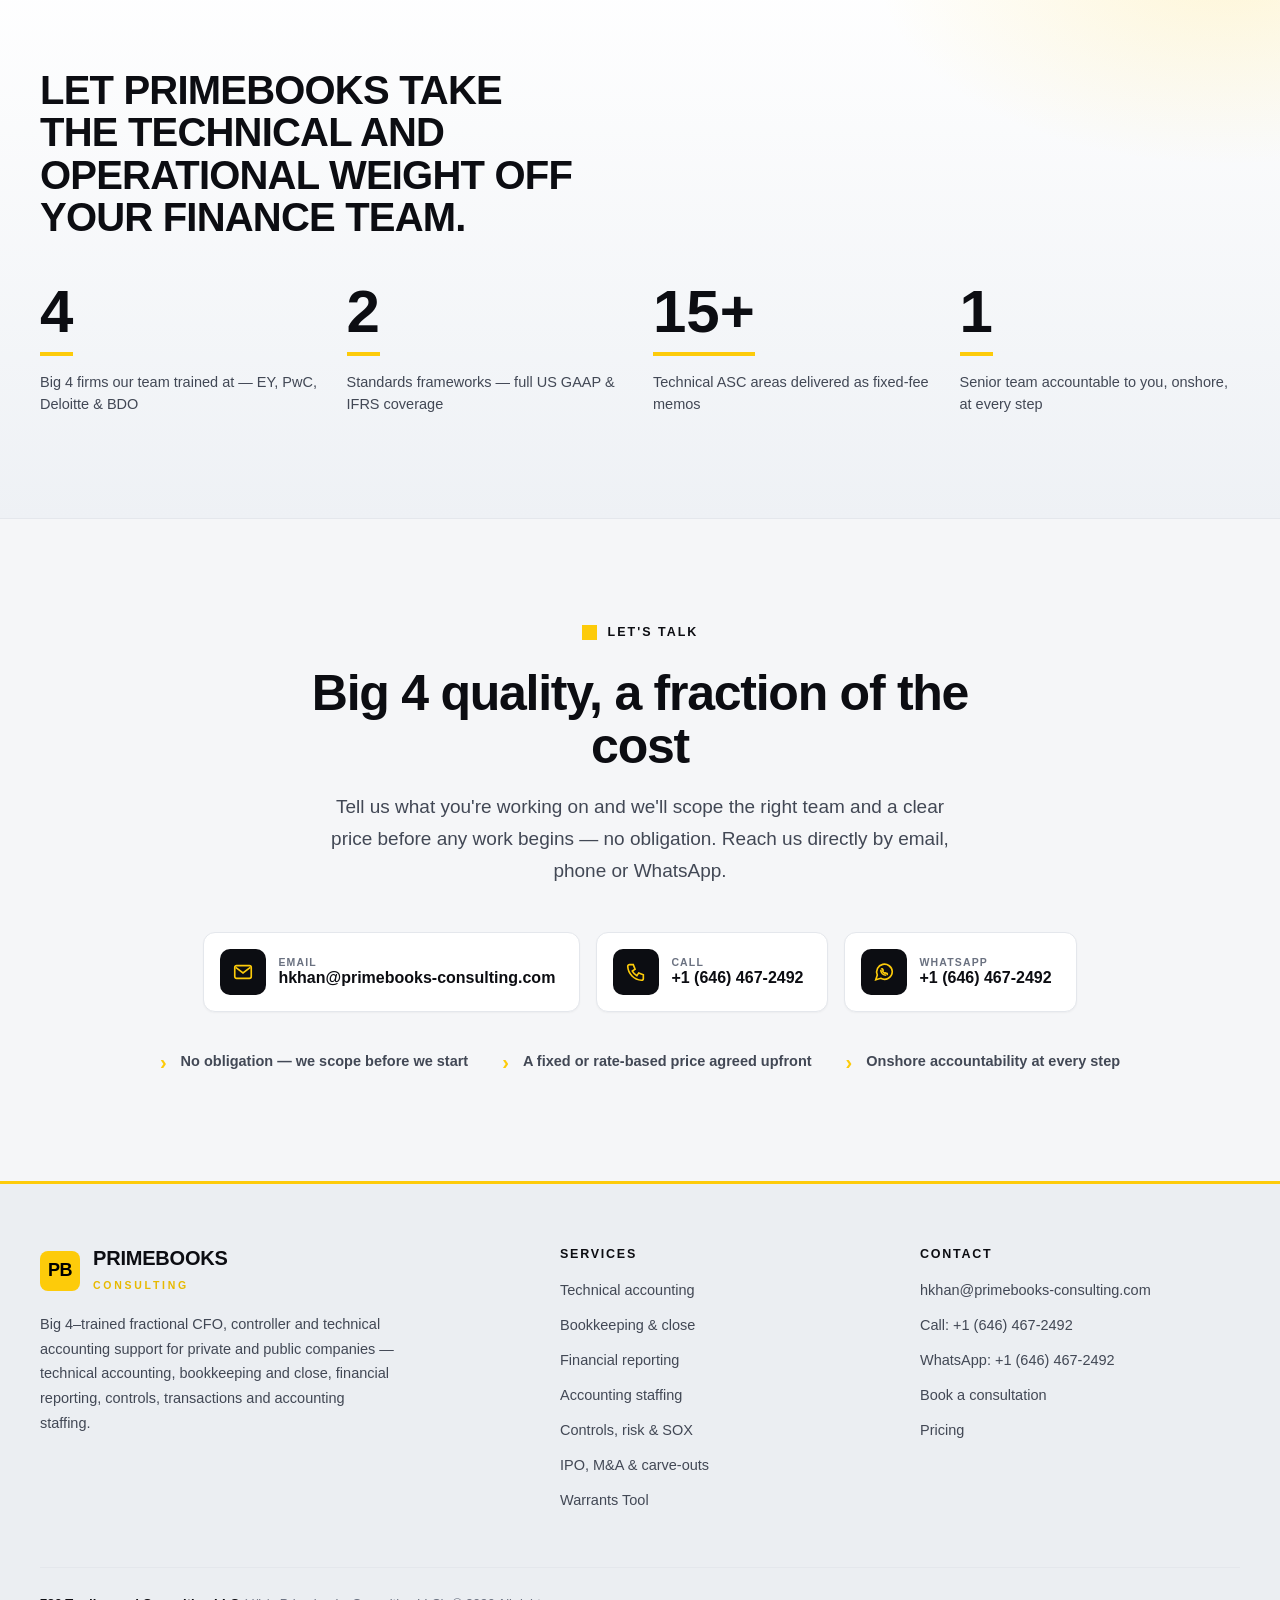
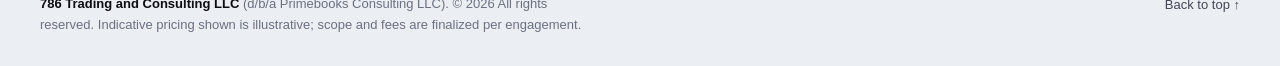
==== commit dd7f1bce: "Add files via upload" ====
--- a/index.html
+++ b/index.html
@@ -8,11 +8,13 @@
 <meta name="referrer" content="strict-origin-when-cross-origin" />
 <meta http-equiv="Content-Security-Policy" content="default-src 'self'; script-src 'self' 'unsafe-inline'; style-src 'self' 'unsafe-inline' https://fonts.googleapis.com; font-src 'self' https://fonts.gstatic.com; img-src 'self' data:; connect-src 'self'; object-src 'none'; base-uri 'self'; form-action 'self'; frame-ancestors 'none'; upgrade-insecure-requests" />
 <meta name="robots" content="index, follow" />
+<link rel="canonical" href="https://www.primebooks-consulting.com/" />
 
 <meta property="og:type" content="website" />
 <meta property="og:title" content="PrimeBooks Consulting — Big 4 quality. A fraction of the cost." />
 <meta property="og:description" content="Fractional CFO & controller support, technical accounting, bookkeeping & close, financial reporting, and accounting staffing for private and public companies." />
 <meta property="og:site_name" content="PrimeBooks Consulting" />
+<meta property="og:url" content="https://www.primebooks-consulting.com/" />
 
 <title>PrimeBooks Consulting — Office of the CFO, Controller & Technical Accounting</title>
 
@@ -118,6 +120,22 @@
   .navlinks a::after{content:"";position:absolute;left:0;bottom:0;height:2px;width:0;background:var(--gold);transition:width .3s var(--ease)}
   .navlinks a:hover{color:#fff}
   .navlinks a:hover::after{width:100%}
+  .navlinks a.navtool{display:inline-flex;align-items:center;gap:7px}
+  .navpill{display:inline-block;font-size:9.5px;font-weight:800;letter-spacing:.09em;text-transform:uppercase;color:var(--ink);background:var(--gold);border-radius:999px;padding:2.5px 6.5px;line-height:1;vertical-align:middle}
+  .drawer a .navpill{font-size:10px;padding:3px 7px}
+  /* Warrants tool promo */
+  .toolcard{background:var(--ink);color:#fff;border-radius:16px;border:1px solid var(--ink-line);border-top:4px solid var(--gold);overflow:hidden}
+  .toolcard-body{padding:clamp(28px,4vw,52px)}
+  .toolflag{display:inline-block;font-size:10.5px;font-weight:800;letter-spacing:.16em;text-transform:uppercase;color:var(--gold);border:1px solid rgba(253,203,10,.42);border-radius:999px;padding:6px 13px;margin-bottom:20px}
+  .toolcard h3{font-family:var(--ff-display);font-weight:800;font-size:clamp(23px,3vw,33px);letter-spacing:-.02em;line-height:1.15;margin:0 0 14px}
+  .toolcard p{color:rgba(255,255,255,.76);font-size:16px;line-height:1.72;margin:0 0 22px;max-width:70ch}
+  .toollist{list-style:none;padding:0;margin:0 0 30px;display:grid;grid-template-columns:repeat(auto-fit,minmax(300px,1fr));gap:12px 34px}
+  .toollist li{display:flex;gap:11px;align-items:flex-start;color:rgba(255,255,255,.86);font-size:15.2px;line-height:1.55}
+  .toollist .cev{color:var(--gold);font-weight:800;flex:none}
+  .toolbtns{display:flex;flex-wrap:wrap;gap:14px}
+  .toolcard .btn-dark{background:transparent;color:#fff;border-color:rgba(255,255,255,.32)}
+  .toolcard .btn-dark:hover{background:#fff;color:#000;border-color:#fff}
+  .toolnote{font-size:13.2px;color:rgba(255,255,255,.5);line-height:1.65;margin:26px 0 0;padding-top:20px;border-top:1px solid var(--ink-line);max-width:80ch}
   .nav-cta{display:flex;align-items:center;gap:16px}
   .burger{display:none;background:none;border:0;cursor:pointer;padding:8px;width:44px;height:44px}
   .burger span{display:block;width:24px;height:2.5px;background:#fff;margin:5px auto;transition:.3s var(--ease)}
@@ -376,6 +394,7 @@
         <a href="#expertise">Expertise</a>
         <a href="#engagement">Engagement</a>
         <a href="#pricing">Pricing</a>
+        <a class="navtool" href="/warrants-tool.html">Warrants Tool <span class="navpill">AI</span></a>
         <a href="#contact">Contact</a>
       </div>
       <div class="nav-cta">
@@ -397,6 +416,7 @@
   <a href="#expertise">Expertise</a>
   <a href="#engagement">Engagement</a>
   <a href="#pricing">Pricing</a>
+  <a href="/warrants-tool.html">Warrants Tool <span class="navpill">AI</span></a>
   <a href="#contact">Contact</a>
   <a class="btn btn-gold" href="#contact">Book a consultation</a>
 </aside>
@@ -585,6 +605,39 @@
 </section>
 
 <!-- Operational (dark) -->
+<!-- Warrants Tool -->
+<section class="sec-mist" id="tools" aria-labelledby="tools-h">
+  <div class="wrap">
+    <div class="sec-head reveal">
+      <span class="eyebrow">Tools</span>
+      <h2 id="tools-h">Warrant Analysis Tool</h2>
+      <p class="lede">Upload a warrant or subscription agreement and get a structured first-pass read on the accounting classification — the same analysis framework our technical accounting team applies, available to you directly.</p>
+    </div>
+    <div class="toolcard reveal">
+      <div class="toolcard-body">
+        <span class="toolflag">AI-assisted</span>
+        <h3>From agreement to classification, in minutes</h3>
+        <p>The tool extracts the terms that drive the answer — settlement provisions, adjustment and down-round features, indexation to the company's own stock, redemption triggers — and maps them against ASC 480 and ASC 815-40 to indicate whether an instrument points toward equity or liability classification.</p>
+        <ul class="toollist">
+          <li><span class="cev">›</span>Reads PDF and Word agreements directly in your browser</li>
+          <li><span class="cev">›</span>Flags the specific clauses driving the conclusion</li>
+          <li><span class="cev">›</span>Surfaces the judgment areas that need a technical reviewer</li>
+          <li><span class="cev">›</span>Produces a structured summary you can take into an audit discussion</li>
+        </ul>
+        <div class="toolbtns">
+          <a class="btn btn-gold" href="/warrants-tool.html">Open the Warrants Tool
+            <svg viewBox="0 0 24 24" fill="none" stroke="currentColor" stroke-width="2.4"><path d="M5 12h14M13 6l6 6-6 6"/></svg>
+          </a>
+          <a class="btn btn-dark" href="#contact">Talk to a technical specialist
+            <svg viewBox="0 0 24 24" fill="none" stroke="currentColor" stroke-width="2.4"><path d="M5 12h14M13 6l6 6-6 6"/></svg>
+          </a>
+        </div>
+        <p class="toolnote">A first-pass analytical aid, not an accounting opinion or audit conclusion. Every result should be reviewed by a qualified professional before it is relied upon.</p>
+      </div>
+    </div>
+  </div>
+</section>
+
 <section class="sec-ink" aria-labelledby="op-h">
   <div class="wrap">
     <div class="sec-head reveal">
@@ -743,6 +796,7 @@
           <li><a href="#services">Accounting staffing</a></li>
           <li><a href="#services">Controls, risk &amp; SOX</a></li>
           <li><a href="#services">IPO, M&amp;A &amp; carve-outs</a></li>
+          <li><a href="/warrants-tool.html">Warrants Tool</a></li>
         </ul>
       </div>
       <div>
